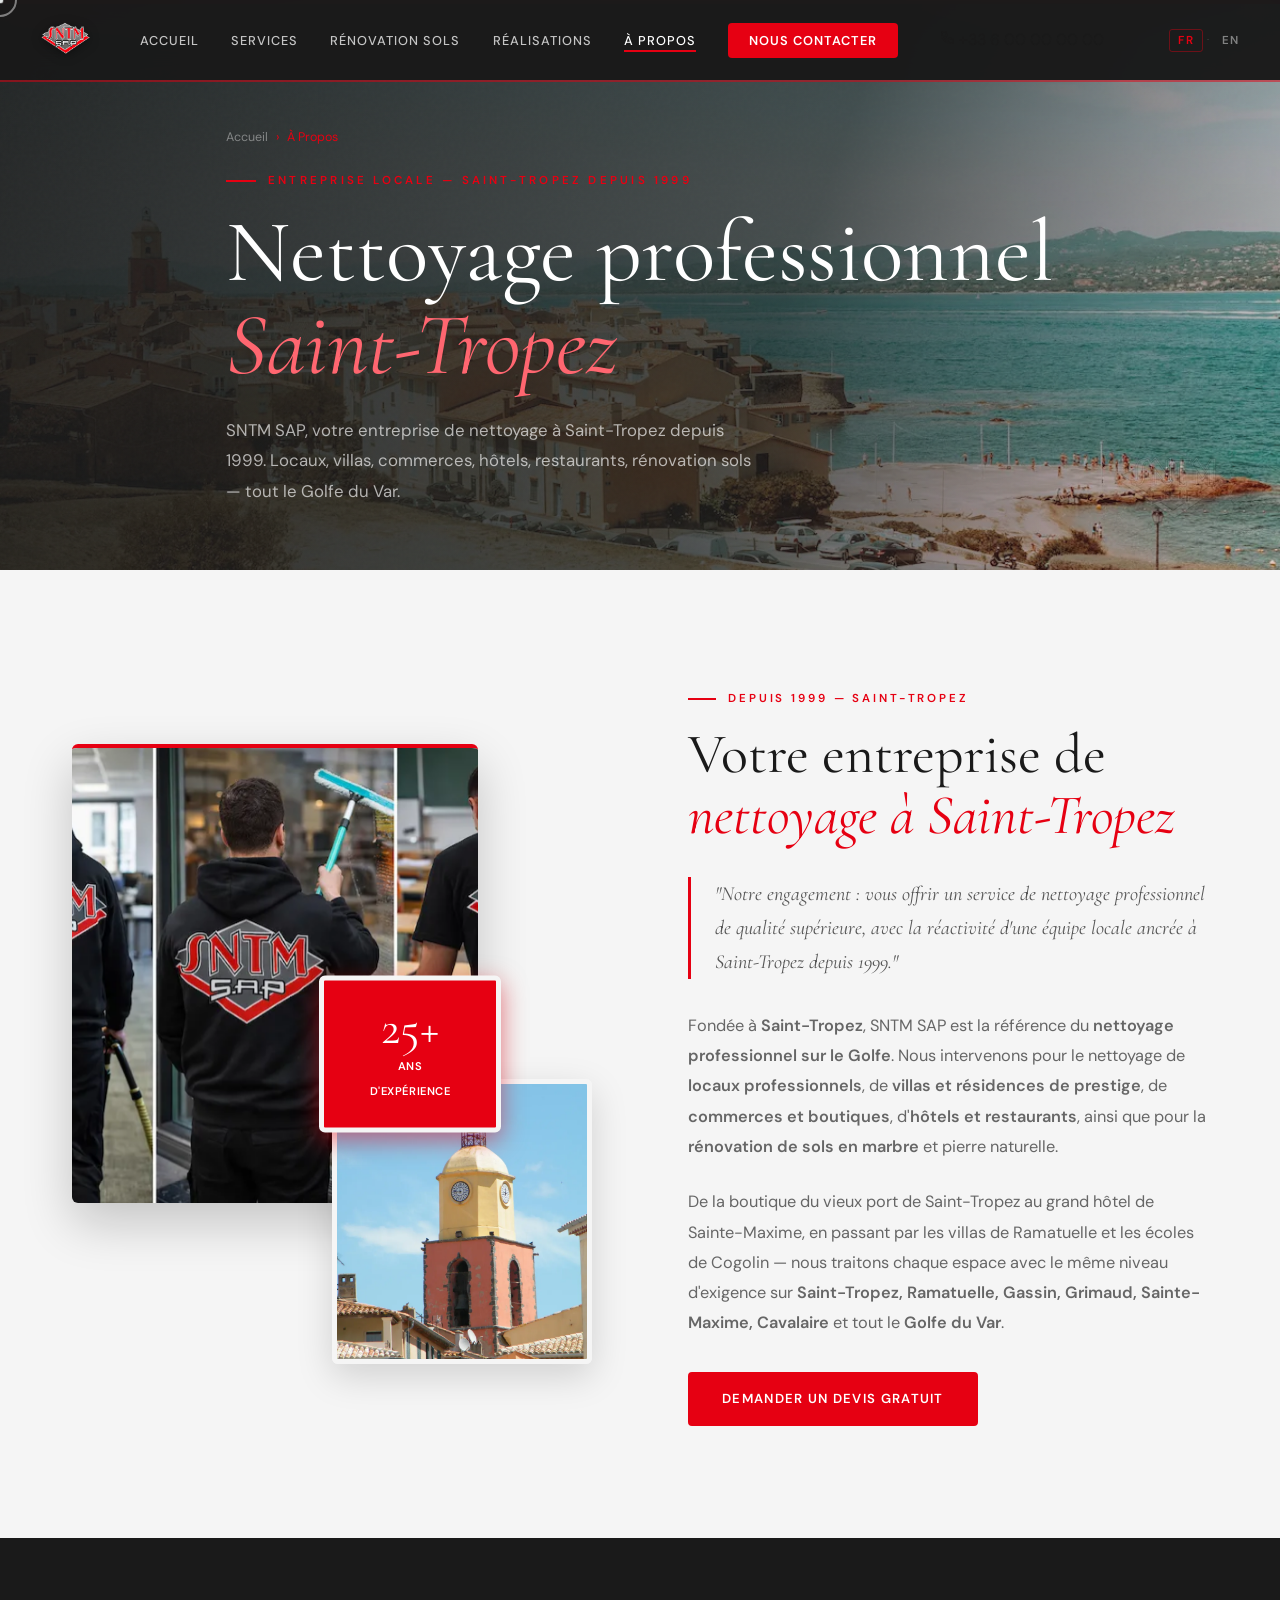
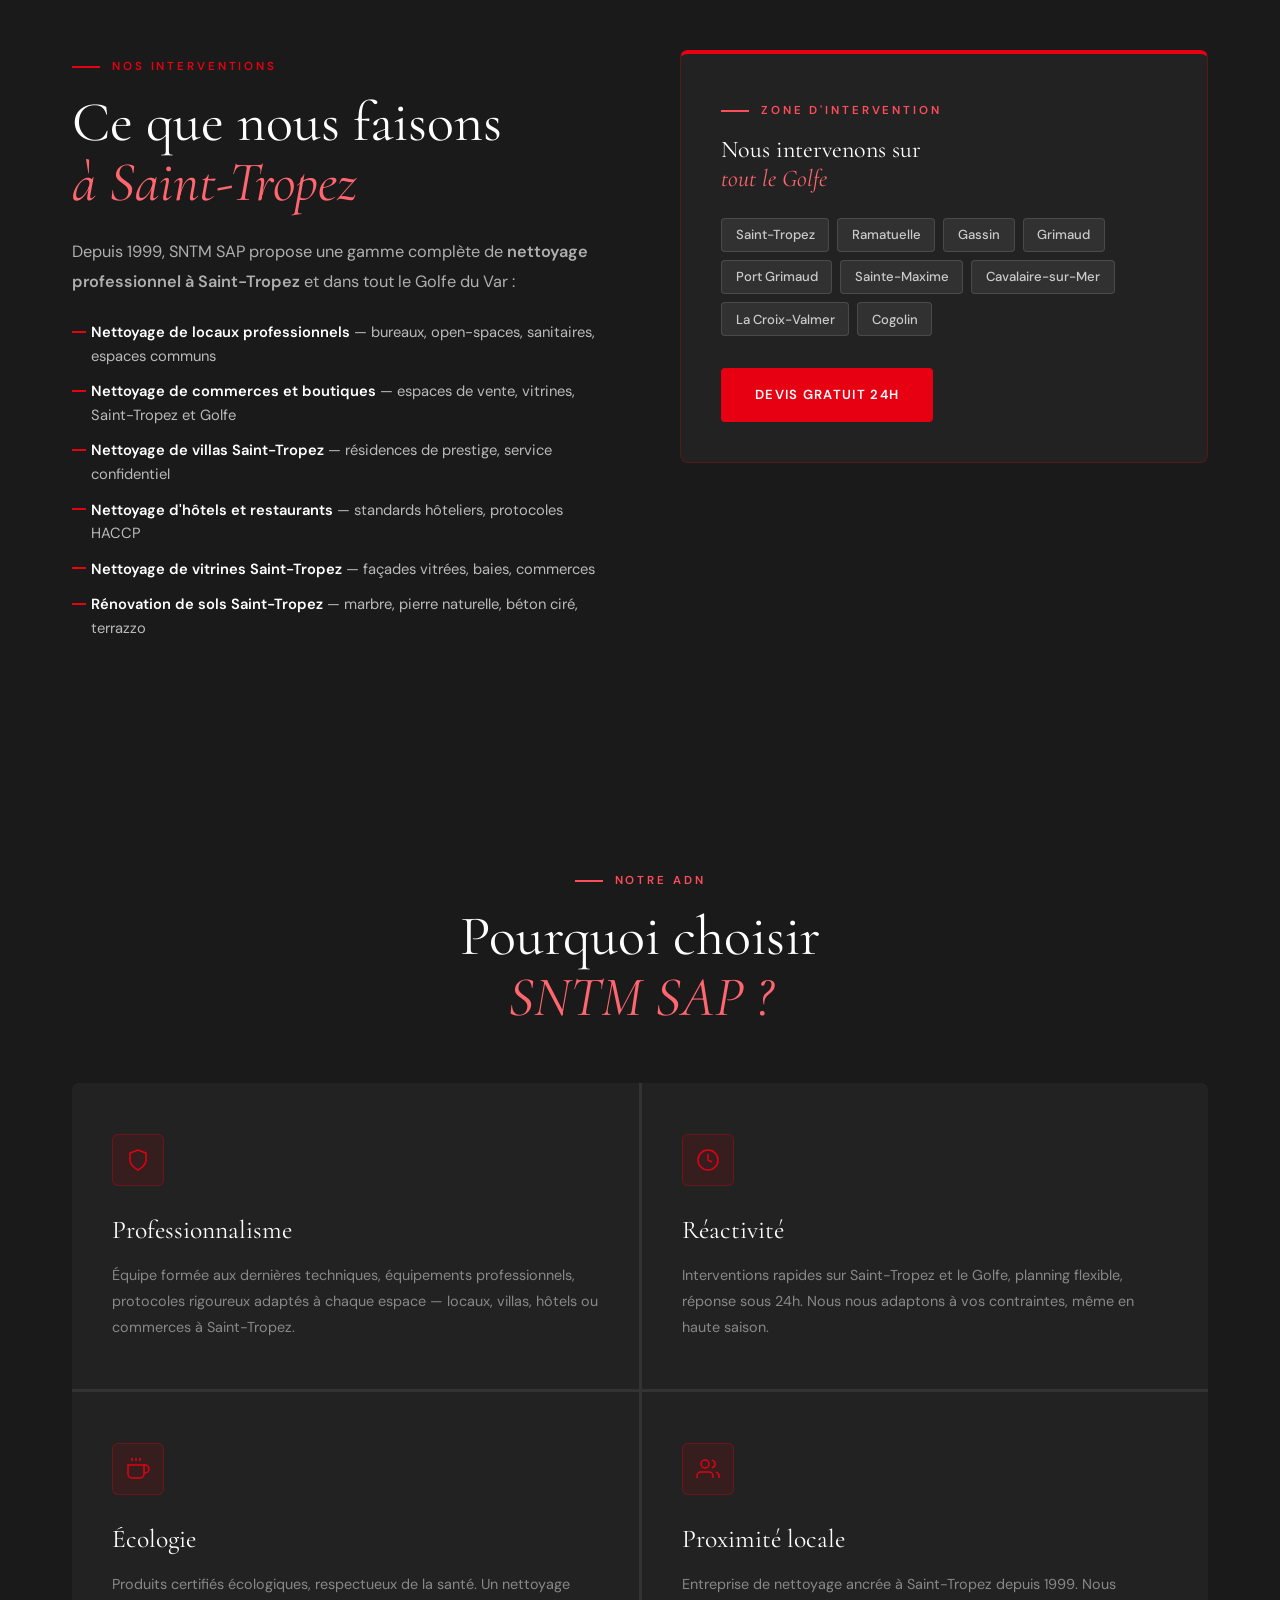
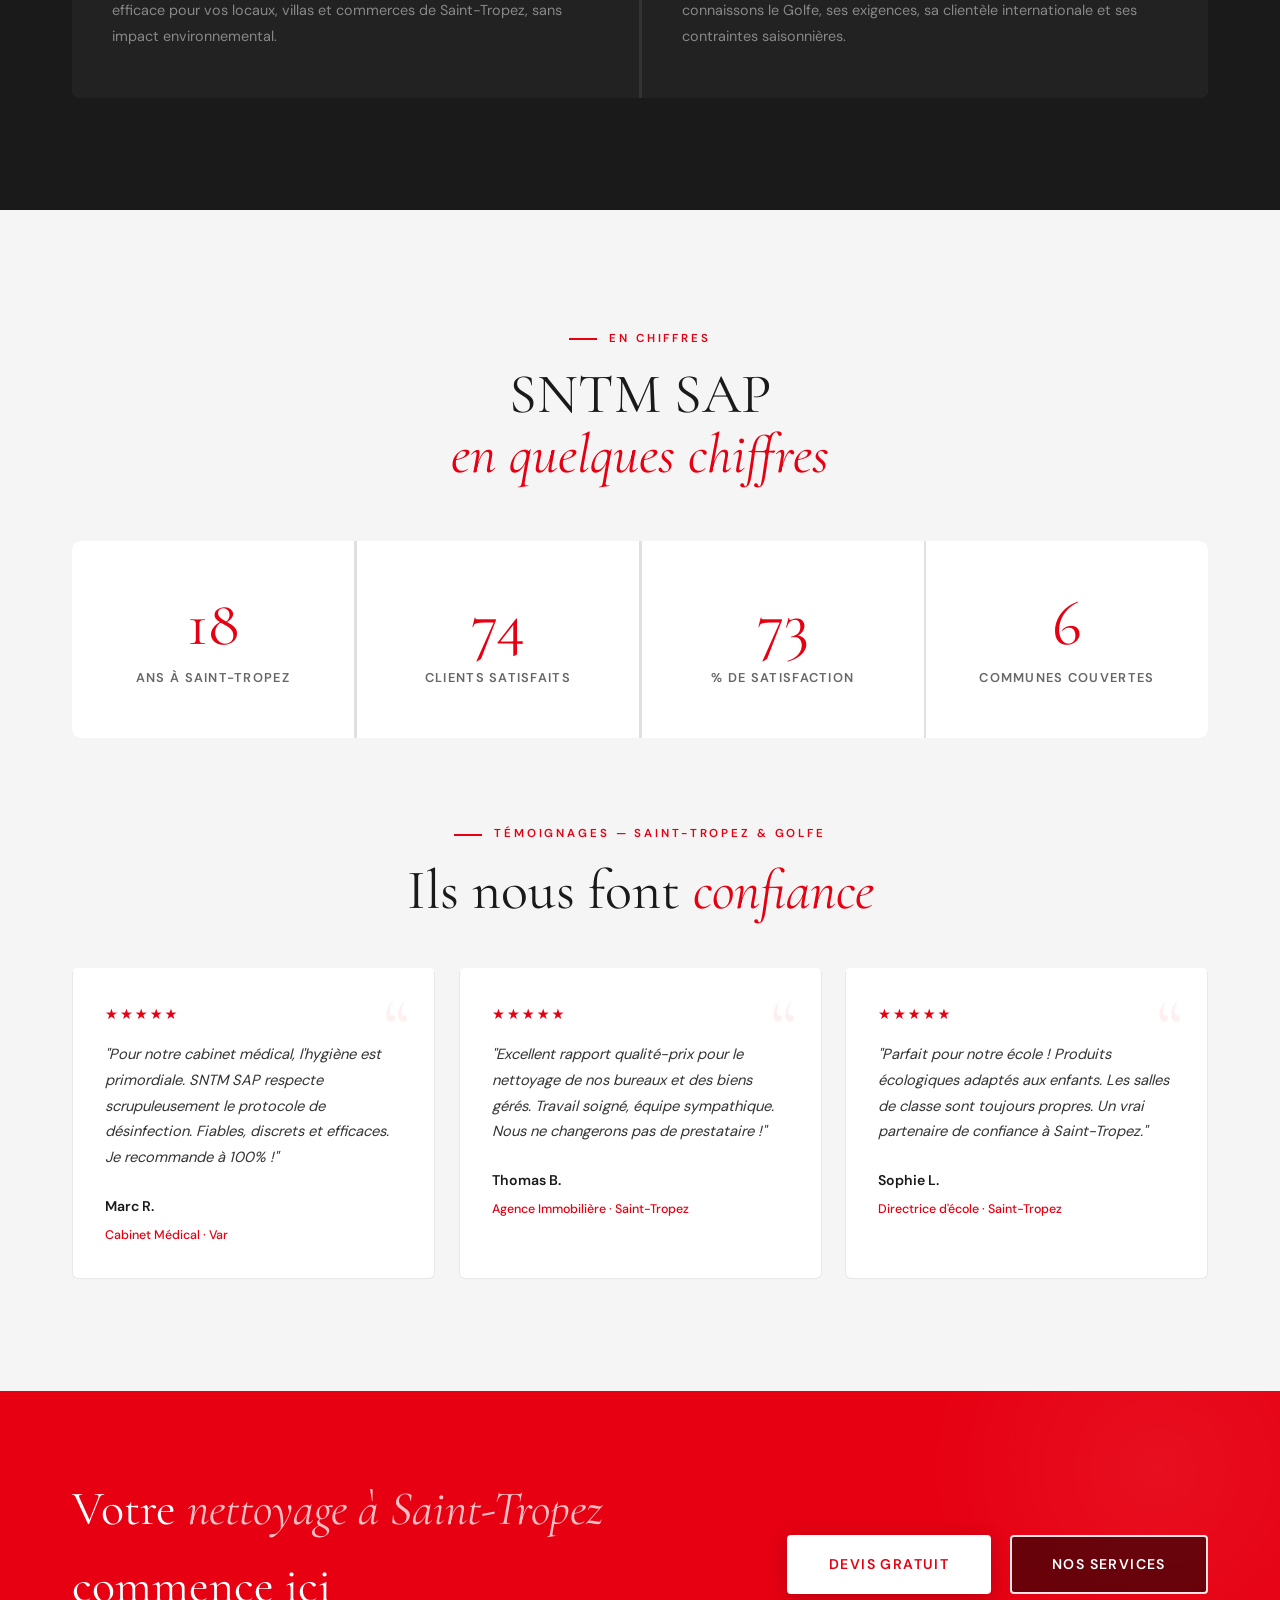
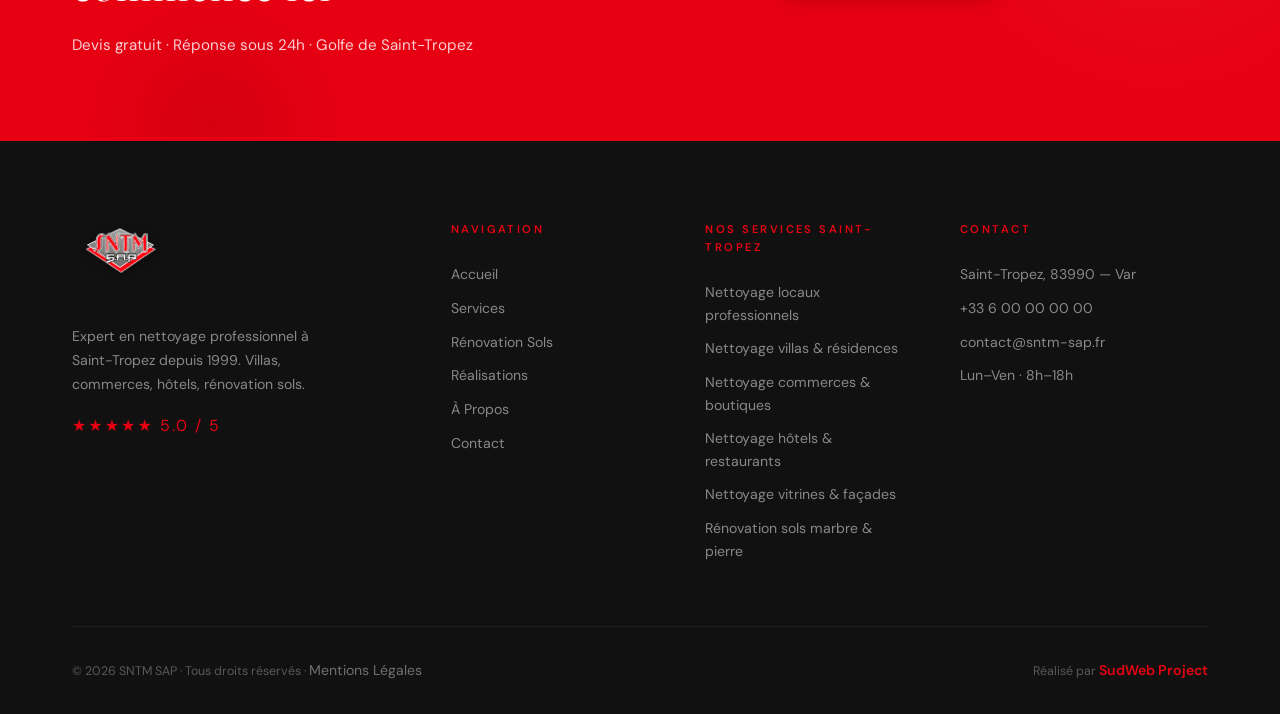
==== apropos.html @ e5a83b8d "Site SNTM SAP - version finale" ====
<!DOCTYPE html>
<html lang="fr">

<head>
    <meta charset="UTF-8">
    <meta name="viewport" content="width=device-width, initial-scale=1.0">
    <link rel="icon" type="image/x-icon" href="images/favicon (2).ico">
    <link rel="icon" type="image/png" sizes="32x32" href="images/favicon-32x32.png">
    <link rel="apple-touch-icon" sizes="180x180" href="images/apple-touch-icon.png">
    <meta name="theme-color" content="#e60012">

    <!-- TITLE — 58 chars, mot-clé principal en premier -->
    <title>SNTM SAP – Entreprise Nettoyage Saint-Tropez depuis 1999 | Var</title>

    <!-- META DESC — 158 chars -->
    <meta name="description"
        content="SNTM SAP, votre entreprise de nettoyage professionnel à Saint-Tropez depuis 1999. Locaux, villas, commerces, hôtels, rénovation sols. Golfe du Var. Devis gratuit 24h.">

    <meta name="robots" content="index, follow, max-snippet:-1, max-image-preview:large">

    <!-- OPEN GRAPH -->
    <meta property="og:type" content="website">
    <meta property="og:url" content="https://sntm-sap.fr/apropos.html">
    <meta property="og:title" content="SNTM SAP – Entreprise Nettoyage Saint-Tropez depuis 1999">
    <meta property="og:description"
        content="Entreprise locale de nettoyage professionnel à Saint-Tropez depuis 1999. Locaux, villas, commerces, hôtels, rénovation sols. Équipe formée, produits éco.">
    <meta property="og:image" content="https://sntm-sap.fr/images/og-sntm-sap.jpg">
    <meta property="og:image:width" content="1200">
    <meta property="og:image:height" content="630">
    <meta property="og:locale" content="fr_FR">
    <meta property="og:site_name" content="SNTM SAP – Nettoyage Saint-Tropez">

    <!-- TWITTER CARD -->
    <meta name="twitter:card" content="summary_large_image">
    <meta name="twitter:title" content="SNTM SAP – Entreprise Nettoyage Saint-Tropez depuis 1999">
    <meta name="twitter:description"
        content="Nettoyage professionnel Saint-Tropez depuis 1999. Villas, commerces, hôtels, sols. Devis gratuit.">
    <meta name="twitter:image" content="https://sntm-sap.fr/images/og-sntm-sap.jpg">

    <!-- KEYWORDS -->
    <meta name="keywords"
        content="entreprise nettoyage saint-tropez, société nettoyage professionnel saint-tropez, SNTM SAP saint-tropez, nettoyage villas saint-tropez, nettoyage hôtels saint-tropez, nettoyage commerces saint-tropez, rénovation sols saint-tropez, prestataire nettoyage golfe saint-tropez, nettoyage professionnel var 83, nettoyage ramatuelle sainte-maxime, nettoyage saint-tropez depuis 1999">

    <!-- GEO -->
    <meta name="geo.region" content="FR-83">
    <meta name="geo.placename" content="Saint-Tropez">
    <meta name="geo.position" content="43.2677;6.6407">
    <meta name="ICBM" content="43.2677, 6.6407">
    <meta name="author" content="SNTM SAP">

    <link rel="canonical" href="https://sntm-sap.fr/apropos.html">
    <link rel="sitemap" type="application/xml" href="/sitemap.xml">

    <!-- Polices locales -->
    <link rel="preload" href="fonts/cormorant-garamond-v21-latin-regular.woff2" as="font" type="font/woff2" crossorigin>
    <link rel="preload" href="fonts/cormorant-garamond-v21-latin-italic.woff2" as="font" type="font/woff2" crossorigin>
    <link rel="preload" href="fonts/dm-sans-v17-latin-regular.woff2" as="font" type="font/woff2" crossorigin>
    <link rel="preload" href="fonts/dm-sans-v17-latin-500.woff2" as="font" type="font/woff2" crossorigin>
    <link rel="stylesheet" href="css/fonts.css">
    <link rel="stylesheet" href="css/style.css">
    <link rel="stylesheet" href="css/pages.css">

    <!-- SCHEMA.ORG -->
    <script type="application/ld+json">
  {
    "@context": "https://schema.org",
    "@graph": [
      {
        "@type": "AboutPage",
        "@id": "https://sntm-sap.fr/apropos.html#about",
        "name": "À Propos – SNTM SAP, Entreprise Nettoyage Saint-Tropez",
        "description": "SNTM SAP, entreprise de nettoyage professionnel à Saint-Tropez depuis 1999. Locaux, villas, commerces, hôtels, restaurants, rénovation sols sur tout le Golfe du Var.",
        "url": "https://sntm-sap.fr/apropos.html",
        "about": {
          "@type": "LocalBusiness",
          "@id": "https://sntm-sap.fr/#business",
          "name": "SNTM SAP",
          "legalName": "SNTM SAP",
          "foundingDate": "1999",
          "foundingLocation": {"@type": "Place", "name": "Saint-Tropez, Var, France"},
          "slogan": "Votre expert en nettoyage professionnel à Saint-Tropez depuis 1999",
          "description": "Entreprise de nettoyage professionnel fondée à Saint-Tropez en 1999. Nettoyage de locaux, villas, commerces, hôtels, restaurants et vitrines. Rénovation sols marbre et pierre naturelle sur tout le Golfe.",
          "knowsAbout": [
            "Nettoyage professionnel Saint-Tropez",
            "Nettoyage villas Saint-Tropez",
            "Nettoyage hôtels Saint-Tropez",
            "Nettoyage commerces et boutiques",
            "Entretien locaux professionnels",
            "Rénovation sols marbre et pierre",
            "Nettoyage vitrines Saint-Tropez",
            "Nettoyage restaurants Saint-Tropez"
          ],
          "areaServed": [
            {"@type": "City", "name": "Saint-Tropez"},
            {"@type": "City", "name": "Ramatuelle"},
            {"@type": "City", "name": "Gassin"},
            {"@type": "City", "name": "Grimaud"},
            {"@type": "City", "name": "Sainte-Maxime"},
            {"@type": "City", "name": "Cavalaire-sur-Mer"},
            {"@type": "City", "name": "La Croix-Valmer"},
            {"@type": "City", "name": "Cogolin"}
          ],
          "telephone": "+33600000000",
          "email": "contact@sntm-sap.fr",
          "address": {
            "@type": "PostalAddress",
            "addressLocality": "Saint-Tropez",
            "postalCode": "83990",
            "addressRegion": "Var",
            "addressCountry": "FR"
          },
          "aggregateRating": {
            "@type": "AggregateRating",
            "ratingValue": "5.0",
            "bestRating": "5",
            "ratingCount": "47"
          }
        }
      },
      {
        "@type": "BreadcrumbList",
        "itemListElement": [
          {"@type": "ListItem", "position": 1, "name": "Accueil", "item": "https://sntm-sap.fr/"},
          {"@type": "ListItem", "position": 2, "name": "À Propos", "item": "https://sntm-sap.fr/apropos.html"}
        ]
      }
    ]
  }
  </script>
</head>

<body>

    <div class="cursor-dot" id="cursorDot"></div>
    <div class="cursor-ring" id="cursorRing"></div>

    <nav class="nav" id="nav">
        <div class="nav-inner">
            <a href="index.html" class="nav-logo" aria-label="SNTM SAP - Nettoyage Saint-Tropez - Accueil">
                <img src="images/logo SNTM sans fond.webp" alt="SNTM SAP nettoyage professionnel Saint-Tropez"
                    class="nav-logo-img" width="120" height="52">
            </a>
            <ul class="nav-links">
                <li><a href="index.html" class="nav-link">Accueil</a></li>
                <li><a href="services.html" class="nav-link">Services</a></li>
                <li><a href="sols.html" class="nav-link">Rénovation Sols</a></li>
                <li><a href="realisations.html" class="nav-link">Réalisations</a></li>
                <li><a href="apropos.html" class="nav-link active">À Propos</a></li>
                <li><a href="contact.html" class="nav-link nav-cta">Nous contacter</a></li>
            </ul>
            <a href="tel:+33600000000" class="nav-tel" aria-label="Appeler SNTM SAP">
                <svg width="15" height="15" viewBox="0 0 24 24" fill="none" stroke="currentColor" stroke-width="2.5">
                    <path
                        d="M3 5a2 2 0 012-2h3.28a1 1 0 01.948.684l1.498 4.493a1 1 0 01-.502 1.21l-2.257 1.13a11.042 11.042 0 005.516 5.516l1.13-2.257a1 1 0 011.21-.502l4.493 1.498a1 1 0 01.684.949V19a2 2 0 01-2 2h-1C9.716 21 3 14.284 3 6V5z" />
                </svg>
                <span>+33 6 00 00 00 00</span>
            </a>
            <div class="nav-lang">
                <button class="lang-btn active" data-lang="fr">FR</button>
                <span class="lang-sep">·</span>
                <button class="lang-btn" data-lang="en">EN</button>
                <div id="google_translate_element" style="display:none"></div>
            </div>
            <button class="burger" id="burger" aria-label="Menu">
                <span></span><span></span><span></span>
            </button>
        </div>
    </nav>

    <div class="mobile-overlay" id="mobileOverlay"></div>
    <div class="mobile-menu" id="mobileMenu">
        <div class="mobile-menu-logo">
            <img src="images/logo SNTM sans fond.webp" alt="SNTM SAP" width="120" height="52">
        </div>
        <a href="tel:+33600000000" class="mobile-menu-tel">
            <svg width="16" height="16" viewBox="0 0 24 24" fill="none" stroke="currentColor" stroke-width="2.5">
                <path
                    d="M3 5a2 2 0 012-2h3.28a1 1 0 01.948.684l1.498 4.493a1 1 0 01-.502 1.21l-2.257 1.13a11.042 11.042 0 005.516 5.516l1.13-2.257a1 1 0 011.21-.502l4.493 1.498a1 1 0 01.684.949V19a2 2 0 01-2 2h-1C9.716 21 3 14.284 3 6V5z" />
            </svg>
            +33 6 00 00 00 00
        </a>
        <ul>
            <li><a href="index.html" class="mobile-link">Accueil</a></li>
            <li><a href="services.html" class="mobile-link">Services</a></li>
            <li><a href="sols.html" class="mobile-link">Rénovation Sols</a></li>
            <li><a href="realisations.html" class="mobile-link">Réalisations</a></li>
            <li><a href="apropos.html" class="mobile-link">À Propos</a></li>
            <li><a href="contact.html" class="mobile-link cta">Nous contacter</a></li>
        </ul>
    </div>

    <main>

        <!-- PAGE HERO — H1 avec mot-clé principal -->
        <header class="page-hero" aria-label="À propos SNTM SAP entreprise nettoyage Saint-Tropez">
            <div class="page-hero-bg" style="background-image:url('images/hero-image-apropos.webp')"></div>
            <div class="page-hero-overlay"></div>
            <div class="page-hero-noise"></div>
            <div class="page-hero-logo-mark" aria-hidden="true">
                <img src="images/logo SNTM sans fond.webp" alt="" width="200" height="86">
            </div>
            <div class="container page-hero-content">
                <nav class="breadcrumb" aria-label="Fil d'Ariane">
                    <a href="index.html">Accueil</a>
                    <span class="breadcrumb-sep">›</span>
                    <span>À Propos</span>
                </nav>
                <div class="page-hero-eyebrow" data-reveal>Entreprise locale — Saint-Tropez depuis 1999</div>
                <h1 data-reveal data-d="1">
                    Nettoyage professionnel<br>
                    <em>Saint-Tropez</em>
                </h1>
                <p class="page-hero-desc" data-reveal data-d="2">
                    SNTM SAP, votre entreprise de nettoyage à Saint-Tropez depuis 1999. Locaux, villas, commerces,
                    hôtels, restaurants, rénovation sols — tout le Golfe du Var.
                </p>
            </div>
        </header>

        <!-- HISTOIRE -->
        <section class="about-story section" aria-label="Histoire SNTM SAP entreprise nettoyage Saint-Tropez">
            <div class="container">
                <div class="about-story-grid">
                    <div class="about-story-imgs" data-reveal>
                        <div class="as-img-main">
                            <img src="images/équipe SNTM.webp"
                                alt="Équipe SNTM SAP entreprise nettoyage professionnel Saint-Tropez" loading="lazy">
                        </div>
                        <div class="as-img-sec">
                            <img src="images/image st tropez.webp" alt="Saint-Tropez village Golfe Var" loading="lazy">
                        </div>
                        <div class="as-badge"><strong>25+</strong><span>Ans d'expérience</span></div>
                    </div>
                    <div class="about-story-text" data-reveal>
                        <div class="s-tag">Depuis 1999 — Saint-Tropez</div>
                        <h2 class="s-title">Votre entreprise de<br><em>nettoyage à Saint-Tropez</em></h2>
                        <blockquote>
                            "Notre engagement : vous offrir un service de nettoyage professionnel de qualité supérieure,
                            avec la réactivité d'une équipe locale ancrée à Saint-Tropez depuis 1999."
                        </blockquote>
                        <p class="s-desc">
                            Fondée à <strong>Saint-Tropez</strong>, SNTM SAP est la référence du <strong>nettoyage
                                professionnel sur le Golfe</strong>. Nous intervenons pour le nettoyage de
                            <strong>locaux professionnels</strong>, de <strong>villas et résidences de
                                prestige</strong>, de <strong>commerces et boutiques</strong>, d'<strong>hôtels et
                                restaurants</strong>, ainsi que pour la <strong>rénovation de sols en marbre</strong> et
                            pierre naturelle.
                        </p>
                        <br>
                        <p class="s-desc">
                            De la boutique du vieux port de Saint-Tropez au grand hôtel de Sainte-Maxime, en passant par
                            les villas de Ramatuelle et les écoles de Cogolin — nous traitons chaque espace avec le même
                            niveau d'exigence sur <strong>Saint-Tropez, Ramatuelle, Gassin, Grimaud, Sainte-Maxime,
                                Cavalaire</strong> et tout le <strong>Golfe du Var</strong>.
                        </p>
                        <br>
                        <a href="contact.html" class="btn btn-red" style="margin-top:0.5rem">Demander un devis
                            gratuit</a>
                    </div>
                </div>
            </div>
        </section>

        <!-- SECTION SEO — services + zone, contenu textuel riche -->
        <section class="about-services-seo" aria-label="Services et zone intervention SNTM SAP Saint-Tropez">
            <div class="container">
                <div class="about-seo-inner" data-reveal>
                    <div class="about-seo-text">
                        <div class="s-tag">Nos interventions</div>
                        <h2 class="s-title">Ce que nous faisons<br><em>à Saint-Tropez</em></h2>
                        <p class="s-desc" style="margin-bottom:1.5rem">
                            Depuis 1999, SNTM SAP propose une gamme complète de <strong>nettoyage professionnel à
                                Saint-Tropez</strong> et dans tout le Golfe du Var :
                        </p>
                        <ul class="about-seo-list">
                            <li><a href="services.html#locaux"><strong>Nettoyage de locaux professionnels</strong></a> —
                                bureaux, open-spaces, sanitaires, espaces communs</li>
                            <li><a href="services.html#commerce"><strong>Nettoyage de commerces et
                                        boutiques</strong></a> — espaces de vente, vitrines, Saint-Tropez et Golfe</li>
                            <li><a href="services.html#villas"><strong>Nettoyage de villas Saint-Tropez</strong></a> —
                                résidences de prestige, service confidentiel</li>
                            <li><a href="services.html"><strong>Nettoyage d'hôtels et restaurants</strong></a> —
                                standards hôteliers, protocoles HACCP</li>
                            <li><a href="services.html"><strong>Nettoyage de vitrines Saint-Tropez</strong></a> —
                                façades vitrées, baies, commerces</li>
                            <li><a href="sols.html"><strong>Rénovation de sols Saint-Tropez</strong></a> — marbre,
                                pierre naturelle, béton ciré, terrazzo</li>
                        </ul>
                    </div>
                    <div class="about-seo-zone">
                        <div class="s-tag light">Zone d'intervention</div>
                        <h3>Nous intervenons sur<br><em>tout le Golfe</em></h3>
                        <div class="about-zone-chips">
                            <span class="about-zone-chip">Saint-Tropez</span>
                            <span class="about-zone-chip">Ramatuelle</span>
                            <span class="about-zone-chip">Gassin</span>
                            <span class="about-zone-chip">Grimaud</span>
                            <span class="about-zone-chip">Port Grimaud</span>
                            <span class="about-zone-chip">Sainte-Maxime</span>
                            <span class="about-zone-chip">Cavalaire-sur-Mer</span>
                            <span class="about-zone-chip">La Croix-Valmer</span>
                            <span class="about-zone-chip">Cogolin</span>
                        </div>
                        <a href="contact.html" class="btn btn-red" style="margin-top:1.5rem">Devis gratuit 24h</a>
                    </div>
                </div>
            </div>
        </section>

        <!-- VALEURS -->
        <section class="about-values-section section" aria-label="Valeurs SNTM SAP nettoyage Saint-Tropez">
            <div class="container">
                <div data-reveal style="text-align:center;margin-bottom:0">
                    <div class="s-tag light" style="justify-content:center">Notre ADN</div>
                    <h2 class="s-title white" style="text-align:center">Pourquoi choisir<br><em>SNTM SAP ?</em></h2>
                </div>
                <div class="about-values-grid">
                    <div class="av-card" data-reveal data-d="1">
                        <div class="av-icon"><svg width="24" height="24" viewBox="0 0 24 24" fill="none"
                                stroke="currentColor" stroke-width="1.5">
                                <path d="M12 22s8-4 8-10V5l-8-3-8 3v7c0 6 8 10 8 10z" />
                            </svg></div>
                        <h3>Professionnalisme</h3>
                        <p>Équipe formée aux dernières techniques, équipements professionnels, protocoles rigoureux
                            adaptés à chaque espace — locaux, villas, hôtels ou commerces à Saint-Tropez.</p>
                    </div>
                    <div class="av-card" data-reveal data-d="2">
                        <div class="av-icon"><svg width="24" height="24" viewBox="0 0 24 24" fill="none"
                                stroke="currentColor" stroke-width="1.5">
                                <circle cx="12" cy="12" r="10" />
                                <polyline points="12 6 12 12 16 14" />
                            </svg></div>
                        <h3>Réactivité</h3>
                        <p>Interventions rapides sur Saint-Tropez et le Golfe, planning flexible, réponse sous 24h. Nous
                            nous adaptons à vos contraintes, même en haute saison.</p>
                    </div>
                    <div class="av-card" data-reveal data-d="3">
                        <div class="av-icon"><svg width="24" height="24" viewBox="0 0 24 24" fill="none"
                                stroke="currentColor" stroke-width="1.5">
                                <path d="M18 8h1a4 4 0 010 8h-1" />
                                <path d="M2 8h16v9a4 4 0 01-4 4H6a4 4 0 01-4-4V8z" />
                                <line x1="6" y1="1" x2="6" y2="4" />
                                <line x1="10" y1="1" x2="10" y2="4" />
                                <line x1="14" y1="1" x2="14" y2="4" />
                            </svg></div>
                        <h3>Écologie</h3>
                        <p>Produits certifiés écologiques, respectueux de la santé. Un nettoyage efficace pour vos
                            locaux, villas et commerces de Saint-Tropez, sans impact environnemental.</p>
                    </div>
                    <div class="av-card" data-reveal data-d="4">
                        <div class="av-icon"><svg width="24" height="24" viewBox="0 0 24 24" fill="none"
                                stroke="currentColor" stroke-width="1.5">
                                <path d="M17 21v-2a4 4 0 00-4-4H5a4 4 0 00-4 4v2" />
                                <circle cx="9" cy="7" r="4" />
                                <path d="M23 21v-2a4 4 0 00-3-3.87" />
                                <path d="M16 3.13a4 4 0 010 7.75" />
                            </svg></div>
                        <h3>Proximité locale</h3>
                        <p>Entreprise de nettoyage ancrée à Saint-Tropez depuis 1999. Nous connaissons le Golfe, ses
                            exigences, sa clientèle internationale et ses contraintes saisonnières.</p>
                    </div>
                </div>
            </div>
        </section>

        <!-- CHIFFRES -->
        <section class="about-chiffres section" aria-label="Chiffres clés SNTM SAP">
            <div class="container">
                <div data-reveal style="text-align:center;margin-bottom:0">
                    <div class="s-tag" style="justify-content:center">En Chiffres</div>
                    <h2 class="s-title" style="text-align:center">SNTM SAP<br><em>en quelques chiffres</em></h2>
                </div>
                <div class="chiffres-grid">
                    <div class="chiffre-card" data-reveal data-d="1">
                        <span class="chiffre-num stat-num" data-target="25">0</span>
                        <span class="chiffre-label">Ans à Saint-Tropez</span>
                    </div>
                    <div class="chiffre-card" data-reveal data-d="2">
                        <span class="chiffre-num stat-num" data-target="100">0</span>
                        <span class="chiffre-label">Clients satisfaits</span>
                    </div>
                    <div class="chiffre-card" data-reveal data-d="3">
                        <span class="chiffre-num stat-num" data-target="99">0</span>
                        <span class="chiffre-label">% de satisfaction</span>
                    </div>
                    <div class="chiffre-card" data-reveal data-d="4">
                        <span class="chiffre-num stat-num" data-target="9">0</span>
                        <span class="chiffre-label">Communes couvertes</span>
                    </div>
                </div>

                <!-- AVIS -->
                <div style="margin-top:5rem">
                    <div data-reveal style="text-align:center;margin-bottom:3rem">
                        <div class="s-tag" style="justify-content:center">Témoignages — Saint-Tropez &amp; Golfe</div>
                        <h2 class="s-title" style="text-align:center">Ils nous font <em>confiance</em></h2>
                    </div>
                    <div class="reviews-grid">
                        <blockquote class="review-card" data-reveal data-d="1">
                            <div class="review-stars">★★★★★</div>
                            <p class="review-text">"Pour notre cabinet médical, l'hygiène est primordiale. SNTM SAP
                                respecte scrupuleusement le protocole de désinfection. Fiables, discrets et efficaces.
                                Je recommande à 100% !"</p>
                            <div class="review-author"><strong>Marc R.</strong><span>Cabinet Médical · Var</span></div>
                        </blockquote>
                        <blockquote class="review-card" data-reveal data-d="2">
                            <div class="review-stars">★★★★★</div>
                            <p class="review-text">"Excellent rapport qualité-prix pour le nettoyage de nos bureaux et
                                des biens gérés. Travail soigné, équipe sympathique. Nous ne changerons pas de
                                prestataire !"</p>
                            <div class="review-author"><strong>Thomas B.</strong><span>Agence Immobilière ·
                                    Saint-Tropez</span></div>
                        </blockquote>
                        <blockquote class="review-card" data-reveal data-d="3">
                            <div class="review-stars">★★★★★</div>
                            <p class="review-text">"Parfait pour notre école ! Produits écologiques adaptés aux enfants.
                                Les salles de classe sont toujours propres. Un vrai partenaire de confiance à
                                Saint-Tropez."</p>
                            <div class="review-author"><strong>Sophie L.</strong><span>Directrice d'école ·
                                    Saint-Tropez</span></div>
                        </blockquote>
                    </div>
                </div>
            </div>
        </section>

        <!-- CTA -->
        <section class="home-cta" aria-label="Devis nettoyage Saint-Tropez">
            <div class="container">
                <div class="home-cta-inner" data-reveal>
                    <div>
                        <h2>Votre <em>nettoyage à Saint-Tropez</em><br>commence ici</h2>
                        <p>Devis gratuit · Réponse sous 24h · Golfe de Saint-Tropez</p>
                    </div>
                    <div class="home-cta-btns">
                        <a href="contact.html" class="btn btn-red btn-lg">Devis Gratuit</a>
                        <a href="services.html" class="btn btn-ghost-white btn-lg">Nos Services</a>
                    </div>
                </div>
            </div>
        </section>

    </main>

    <footer class="footer">
        <div class="container">
            <div class="footer-grid">
                <div class="footer-brand">
                    <a href="index.html" class="footer-logo-link" aria-label="SNTM SAP nettoyage Saint-Tropez">
                        <img src="images/logo SNTM sans fond.webp" alt="Logo SNTM SAP nettoyage Saint-Tropez"
                            class="footer-logo-img" width="160" height="70">
                    </a>
                    <p>Expert en nettoyage professionnel à Saint-Tropez depuis 1999. Villas, commerces, hôtels,
                        rénovation sols.</p>
                    <div class="footer-stars">★★★★★ 5.0 / 5</div>
                </div>
                <div>
                    <h4>Navigation</h4>
                    <ul>
                        <li><a href="index.html">Accueil</a></li>
                        <li><a href="services.html">Services</a></li>
                        <li><a href="sols.html">Rénovation Sols</a></li>
                        <li><a href="realisations.html">Réalisations</a></li>
                        <li><a href="apropos.html">À Propos</a></li>
                        <li><a href="contact.html">Contact</a></li>
                    </ul>
                </div>
                <div>
                    <h4>Nos Services Saint-Tropez</h4>
                    <ul>
                        <li>Nettoyage locaux professionnels</li>
                        <li>Nettoyage villas &amp; résidences</li>
                        <li>Nettoyage commerces &amp; boutiques</li>
                        <li>Nettoyage hôtels &amp; restaurants</li>
                        <li>Nettoyage vitrines &amp; façades</li>
                        <li>Rénovation sols marbre &amp; pierre</li>
                    </ul>
                </div>
                <div>
                    <h4>Contact</h4>
                    <ul>
                        <li>Saint-Tropez, 83990 — Var</li>
                        <li><a href="tel:+33600000000">+33 6 00 00 00 00</a></li>
                        <li><a href="mailto:contact@sntm-sap.fr">contact@sntm-sap.fr</a></li>
                        <li>Lun–Ven · 8h–18h</li>
                    </ul>
                </div>
            </div>
            <div class="footer-bottom">
                <p>© 2026 SNTM SAP · Tous droits réservés · <a href="mentions-legales.html">Mentions Légales</a></p>
                <p class="footer-credit">Réalisé par <a href="https://sudwebproject.com" target="_blank"
                        rel="noopener">SudWeb Project</a></p>
            </div>
        </div>
    </footer>

    <button class="scroll-top" id="scrollTop" aria-label="Retour en haut">
        <svg width="18" height="18" viewBox="0 0 24 24" fill="none" stroke="currentColor" stroke-width="2">
            <polyline points="18 15 12 9 6 15" />
        </svg>
    </button>
    <div class="toast" id="toast"></div>

    <script
        type="text/javascript">function googleTranslateElementInit() { new google.translate.TranslateElement({ pageLanguage: 'fr', includedLanguages: 'en,fr', autoDisplay: false }, 'google_translate_element'); }</script>
    <script src="//translate.google.com/translate_a/element.js?cb=googleTranslateElementInit" async></script>
    <script src="js/script.js"></script>
</body>

</html>
---- css/fonts.css ----
/* ═══════════════════════════════════════════════════════════
   SNTM SAP — fonts.css
   Polices auto-hébergées — RGPD compliant, 0 requête externe
═══════════════════════════════════════════════════════════ */

/* ══════════════════════════════════
   CORMORANT GARAMOND
══════════════════════════════════ */

@font-face {
    font-family: 'Cormorant Garamond';
    font-style: normal;
    font-weight: 300;
    font-display: swap;
    src: url('../fonts/cormorant-garamond-v21-latin-300.woff2') format('woff2');
}

@font-face {
    font-family: 'Cormorant Garamond';
    font-style: italic;
    font-weight: 300;
    font-display: swap;
    src: url('../fonts/cormorant-garamond-v21-latin-300italic.woff2') format('woff2');
}

@font-face {
    font-family: 'Cormorant Garamond';
    font-style: normal;
    font-weight: 400;
    font-display: swap;
    src: url('../fonts/cormorant-garamond-v21-latin-regular.woff2') format('woff2');
}

@font-face {
    font-family: 'Cormorant Garamond';
    font-style: italic;
    font-weight: 400;
    font-display: swap;
    src: url('../fonts/cormorant-garamond-v21-latin-italic.woff2') format('woff2');
}

@font-face {
    font-family: 'Cormorant Garamond';
    font-style: normal;
    font-weight: 600;
    font-display: swap;
    src: url('../fonts/cormorant-garamond-v21-latin-600.woff2') format('woff2');
}

@font-face {
    font-family: 'Cormorant Garamond';
    font-style: italic;
    font-weight: 600;
    font-display: swap;
    src: url('../fonts/cormorant-garamond-v21-latin-600italic.woff2') format('woff2');
}

/* ══════════════════════════════════
   DM SANS
══════════════════════════════════ */

@font-face {
    font-family: 'DM Sans';
    font-style: normal;
    font-weight: 300;
    font-display: swap;
    src: url('../fonts/dm-sans-v17-latin-300.woff2') format('woff2');
}

@font-face {
    font-family: 'DM Sans';
    font-style: normal;
    font-weight: 400;
    font-display: swap;
    src: url('../fonts/dm-sans-v17-latin-regular.woff2') format('woff2');
}

@font-face {
    font-family: 'DM Sans';
    font-style: normal;
    font-weight: 500;
    font-display: swap;
    src: url('../fonts/dm-sans-v17-latin-500.woff2') format('woff2');
}

@font-face {
    font-family: 'DM Sans';
    font-style: normal;
    font-weight: 600;
    font-display: swap;
    src: url('../fonts/dm-sans-v17-latin-600.woff2') format('woff2');
}
---- css/style.css ----
/* ═══════════════════════════════════════════════════════════
   SNTM SAP — style.css (global)
   Palette fidèle au logo : Rouge #e60012 · Gris #5a5a5a · Noir #1a1a1a · Blanc
   Fonts : Cormorant Garamond (display) + DM Sans (body)
═══════════════════════════════════════════════════════════ */

/* ─── RESET ─── */
*,
*::before,
*::after {
    margin: 0;
    padding: 0;
    box-sizing: border-box;
}

html {
    scroll-behavior: smooth;
    font-size: 16px;
    -webkit-font-smoothing: antialiased;
}

body {
    font-family: 'DM Sans', system-ui, sans-serif;
    background: #f5f5f5;
    color: #1a1a1a;
    overflow-x: hidden;
    line-height: 1.6;
}

img {
    display: block;
    max-width: 100%;
    height: auto;
}

a {
    text-decoration: none;
    color: inherit;
}

ul,
ol {
    list-style: none;
}

button {
    border: none;
    background: none;
    font-family: inherit;
}

input,
select,
textarea {
    font-family: inherit;
}

/* ─── CURSOR ─── */
* {
    cursor: none !important;
}

@media (hover: none) {
    * {
        cursor: auto !important;
    }
}

.cursor-dot {
    position: fixed;
    width: 7px;
    height: 7px;
    background: #ffffff;
    border-radius: 50%;
    pointer-events: none;
    z-index: 9999;
    transform: translate(-50%, -50%);
    transition: opacity 0.3s;
    mix-blend-mode: difference;
}

.cursor-ring {
    position: fixed;
    width: 34px;
    height: 34px;
    border: 2px solid #ffffff;
    border-radius: 50%;
    pointer-events: none;
    z-index: 9998;
    transform: translate(-50%, -50%);
    transition: width 0.3s ease, height 0.3s ease, opacity 0.3s;
    opacity: 0.5;
    mix-blend-mode: difference;
}

.cursor-ring.hovering {
    width: 52px;
    height: 52px;
    opacity: 0.3;
}

@media (hover: none) {

    .cursor-dot,
    .cursor-ring {
        display: none;
    }
}

/* ─── LAYOUT ─── */
.container {
    max-width: 1200px;
    margin: 0 auto;
    padding: 0 2rem;
}

.section {
    padding: 7rem 0;
}

/* ─── BOUTONS ─── */
.btn {
    display: inline-flex;
    align-items: center;
    gap: 0.55rem;
    padding: 0.9rem 2rem;
    border-radius: 4px;
    font-family: 'DM Sans', sans-serif;
    font-size: 0.82rem;
    font-weight: 600;
    letter-spacing: 0.1em;
    text-transform: uppercase;
    transition: all 0.3s ease;
    position: relative;
    overflow: hidden;
}

/* Rouge plein */
.btn-red {
    background: #e60012;
    color: #ffffff;
    border: 2px solid #e60012;
}

.btn-red:hover {
    background: #c70010;
    border-color: #c70010;
    transform: translateY(-2px);
    box-shadow: 0 8px 24px rgba(230, 0, 18, 0.35);
}

/* Contour rouge */
.btn-outline-red {
    background: transparent;
    color: #e60012;
    border: 2px solid #e60012;
}

.btn-outline-red:hover {
    background: #e60012;
    color: #ffffff;
    transform: translateY(-2px);
}

/* Gris foncé */
.btn-dark {
    background: #1a1a1a;
    color: #ffffff;
    border: 2px solid #1a1a1a;
}

.btn-dark:hover {
    background: #333333;
    border-color: #333333;
    transform: translateY(-2px);
    box-shadow: 0 6px 20px rgba(0, 0, 0, 0.25);
}

/* Contour blanc */
.btn-ghost-white {
    background: transparent;
    color: #ffffff;
    border: 2px solid rgba(255, 255, 255, 0.4);
}

.btn-ghost-white:hover {
    border-color: #ffffff;
    color: #ffffff;
    transform: translateY(-2px);
}

/* Contour gris */
.btn-outline-grey {
    background: transparent;
    color: #5a5a5a;
    border: 2px solid #5a5a5a;
}

.btn-outline-grey:hover {
    background: #5a5a5a;
    color: #ffffff;
    transform: translateY(-2px);
}

.btn-lg {
    padding: 1rem 2.5rem;
    font-size: 0.88rem;
}

/* ─── SECTION HEADER ─── */
.s-tag {
    display: inline-flex;
    align-items: center;
    gap: 0.75rem;
    font-size: 0.72rem;
    font-weight: 600;
    letter-spacing: 0.25em;
    text-transform: uppercase;
    color: #e60012;
    margin-bottom: 1rem;
}

.s-tag::before {
    content: '';
    display: block;
    width: 28px;
    height: 2px;
    background: #e60012;
}

.s-tag.light {
    color: #ff4d5a;
}

.s-tag.light::before {
    background: #ff4d5a;
}

.s-title {
    font-family: 'Cormorant Garamond', Georgia, serif;
    font-size: clamp(2.2rem, 5vw, 3.5rem);
    font-weight: 400;
    line-height: 1.08;
    margin-bottom: 1.5rem;
    color: #1a1a1a;
}

.s-title em {
    font-style: italic;
    color: #e60012;
}

.s-title.white {
    color: #ffffff;
}

.s-title.white em {
    color: #ff6670;
}

.s-desc {
    font-size: 1.02rem;
    color: #666666;
    line-height: 1.85;
    max-width: 560px;
}

.s-desc.white {
    color: rgba(255, 255, 255, 0.7);
}

/* ─── REVEAL ─── */
[data-reveal] {
    opacity: 0;
    transform: translateY(28px);
    transition: opacity 0.75s ease, transform 0.75s ease;
}

[data-reveal].visible {
    opacity: 1;
    transform: translateY(0);
}

[data-reveal][data-d="1"] {
    transition-delay: 0.1s;
}

[data-reveal][data-d="2"] {
    transition-delay: 0.2s;
}

[data-reveal][data-d="3"] {
    transition-delay: 0.3s;
}

[data-reveal][data-d="4"] {
    transition-delay: 0.4s;
}

[data-reveal][data-d="5"] {
    transition-delay: 0.5s;
}

[data-reveal][data-d="6"] {
    transition-delay: 0.6s;
}

/* ══════════════════════════════════
   NAVIGATION
══════════════════════════════════ */
.nav {
    position: fixed;
    top: 0;
    left: 0;
    right: 0;
    z-index: 500;
    height: 80px;
    transition: background 0.4s ease, box-shadow 0.4s ease, transform 0.4s ease;
}

.nav.solid {
    background: rgba(26, 26, 26, 0.98);
    backdrop-filter: blur(16px);
    -webkit-backdrop-filter: blur(16px);
    box-shadow: 0 2px 0 rgba(230, 0, 18, 0.5);
}

.nav.hidden {
    transform: translateY(-100%);
}

.nav-inner {
    max-width: 1280px;
    margin: 0 auto;
    height: 100%;
    display: flex;
    align-items: center;
    justify-content: space-between;
    padding: 0 2rem;
}

/* Logo nav — image */
.nav-logo {
    display: flex;
    align-items: center;
    flex-shrink: 0;
}

.nav-logo img {
    height: 52px;
    width: auto;
    filter: drop-shadow(0 2px 6px rgba(0, 0, 0, 0.4));
    transition: height 0.3s ease;
}

.nav.solid .nav-logo img {
    height: 44px;
}

/* Fallback texte si pas d'image */
.nav-logo-text {
    font-family: 'Cormorant Garamond', Georgia, serif;
    font-size: 1.6rem;
    font-weight: 400;
    color: #ffffff;
    letter-spacing: 0.12em;
}

.nav-logo-text span {
    color: #e60012;
}

.nav-links {
    display: flex;
    align-items: center;
    gap: 2rem;
}

.nav-link {
    font-size: 0.8rem;
    font-weight: 500;
    letter-spacing: 0.08em;
    text-transform: uppercase;
    color: rgba(255, 255, 255, 0.75);
    position: relative;
    padding-bottom: 3px;
    transition: color 0.25s;
}

.nav-link::after {
    content: '';
    position: absolute;
    bottom: 0;
    left: 0;
    right: 100%;
    height: 2px;
    background: #e60012;
    transition: right 0.3s ease;
}

.nav-link:hover,
.nav-link.active {
    color: #ffffff;
}

.nav-link:hover::after,
.nav-link.active::after {
    right: 0;
}

.nav-link.nav-cta {
    background: #e60012;
    color: #ffffff !important;
    padding: 0.55rem 1.3rem;
    border-radius: 4px;
    font-weight: 600;
}

.nav-link.nav-cta::after {
    display: none;
}

.nav-link.nav-cta:hover {
    background: #c70010;
}

/* Lang */
.nav-lang {
    display: flex;
    align-items: center;
    gap: 4px;
    margin-left: 1.5rem;
}

.lang-btn {
    font-size: 0.72rem;
    letter-spacing: 0.1em;
    font-weight: 600;
    color: rgba(255, 255, 255, 0.45);
    padding: 3px 8px;
    border: 1px solid transparent;
    border-radius: 3px;
    transition: all 0.2s;
}

.lang-btn.active,
.lang-btn:hover {
    color: #e60012;
    border-color: rgba(230, 0, 18, 0.4);
}

.lang-sep {
    color: rgba(255, 255, 255, 0.2);
    font-size: 0.65rem;
}

/* Burger */
.burger {
    display: none;
    flex-direction: column;
    gap: 5px;
    padding: 6px;
    z-index: 502;
}

.burger span {
    display: block;
    width: 22px;
    height: 2px;
    background: #ffffff;
    border-radius: 1px;
    transition: all 0.3s ease;
}

.burger.open span:nth-child(1) {
    transform: translateY(7px) rotate(45deg);
}

.burger.open span:nth-child(2) {
    opacity: 0;
    transform: scaleX(0);
}

.burger.open span:nth-child(3) {
    transform: translateY(-7px) rotate(-45deg);
}

/* Mobile menu */
.mobile-menu {
    position: fixed;
    top: 0;
    right: 0;
    bottom: 0;
    width: min(300px, 78vw);
    background: #1a1a1a;
    z-index: 501;
    padding: 5.5rem 2rem 2.5rem;
    transform: translateX(110%);
    transition: transform 0.45s ease;
    border-left: 3px solid #e60012;
    overflow-y: auto;
}

.mobile-menu.open {
    transform: translateX(0);
}

.mobile-menu ul {
    display: flex;
    flex-direction: column;
}

.mobile-link {
    display: block;
    padding: 1.1rem 0;
    font-size: 1rem;
    color: rgba(255, 255, 255, 0.7);
    letter-spacing: 0.05em;
    border-bottom: 1px solid rgba(255, 255, 255, 0.07);
    transition: color 0.2s, padding-left 0.2s;
}

.mobile-link:hover {
    color: #e60012;
    padding-left: 6px;
}

.mobile-link.cta {
    margin-top: 2rem;
    background: #e60012;
    color: #ffffff !important;
    padding: 0.9rem 1.2rem;
    border-radius: 4px;
    text-align: center;
    font-weight: 600;
    border: none;
}

.mobile-link.cta:hover {
    background: #c70010;
    padding-left: 1.2rem;
}

.mobile-overlay {
    position: fixed;
    inset: 0;
    background: rgba(0, 0, 0, 0.6);
    z-index: 500;
    opacity: 0;
    visibility: hidden;
    transition: all 0.3s;
}

.mobile-overlay.show {
    opacity: 1;
    visibility: visible;
}

/* ══════════════════════════════════
   PAGE HERO (réutilisable pages)
══════════════════════════════════ */
.page-hero {
    position: relative;
    overflow: hidden;
    min-height: 420px;
    display: flex;
    align-items: flex-end;
    padding-bottom: 4rem;
    padding-top: calc(80px + 3rem);
    background: #1a1a1a;
}

.page-hero-bg {
    position: absolute;
    top: 0;
    left: 0;
    right: 0;
    bottom: 0;
    background-size: cover;
    background-position: center;
}

.page-hero-overlay {
    position: absolute;
    top: 0;
    left: 0;
    right: 0;
    bottom: 0;
    background: linear-gradient(110deg, rgba(26, 26, 26, 0.94) 0%, rgba(26, 26, 26, 0.75) 60%, rgba(230, 0, 18, 0.15) 100%);
}

.page-hero-noise {
    position: absolute;
    top: 0;
    left: 0;
    right: 0;
    bottom: 0;
    opacity: 0.025;
    background-image: url("data:image/svg+xml,%3Csvg viewBox='0 0 200 200' xmlns='http://www.w3.org/2000/svg'%3E%3Cfilter id='n'%3E%3CfeTurbulence type='fractalNoise' baseFrequency='0.75' numOctaves='4' stitchTiles='stitch'/%3E%3C/filter%3E%3Crect width='100%25' height='100%25' filter='url(%23n)'/%3E%3C/svg%3E");
}

.page-hero-content {
    position: relative;
    z-index: 1;
}

/* Barre rouge décorative en haut de page hero */
.page-hero::before {
    content: '';
    position: absolute;
    top: 0;
    left: 0;
    right: 0;
    height: 4px;
    background: linear-gradient(90deg, #e60012, #ff4d5a, #e60012);
    z-index: 2;
}

.page-hero-eyebrow {
    font-size: 0.72rem;
    font-weight: 600;
    letter-spacing: 0.28em;
    text-transform: uppercase;
    color: #e60012;
    margin-bottom: 1rem;
    display: flex;
    align-items: center;
    gap: 0.75rem;
}

.page-hero-eyebrow::before {
    content: '';
    display: block;
    width: 30px;
    height: 2px;
    background: #e60012;
}

.page-hero h1 {
    font-family: 'Cormorant Garamond', Georgia, serif;
    font-size: clamp(3rem, 7vw, 5.5rem);
    font-weight: 400;
    color: #ffffff;
    line-height: 1.05;
    margin-bottom: 1.5rem;
}

.page-hero h1 em {
    font-style: italic;
    color: #ff6670;
}

.page-hero-desc {
    font-size: 1.05rem;
    color: rgba(255, 255, 255, 0.65);
    max-width: 540px;
    line-height: 1.8;
}

/* Breadcrumb */
.breadcrumb {
    display: flex;
    align-items: center;
    gap: 0.5rem;
    font-size: 0.78rem;
    color: rgba(255, 255, 255, 0.4);
    margin-bottom: 1.5rem;
}

.breadcrumb a {
    color: rgba(255, 255, 255, 0.4);
    transition: color 0.2s;
}

.breadcrumb a:hover {
    color: #e60012;
}

.breadcrumb span {
    color: #e60012;
}

.breadcrumb-sep {
    color: rgba(255, 255, 255, 0.2);
}

/* ══════════════════════════════════
   TRUST STRIP
══════════════════════════════════ */
.trust-strip {
    background: #1a1a1a;
    padding: 1.1rem 0;
    border-bottom: 3px solid #e60012;
}

.trust-strip-inner {
    max-width: 1200px;
    margin: 0 auto;
    padding: 0 2rem;
    display: flex;
    align-items: center;
    justify-content: center;
    gap: 2.5rem;
    flex-wrap: wrap;
}

.trust-item {
    display: flex;
    align-items: center;
    gap: 0.6rem;
    font-size: 0.83rem;
    color: rgba(255, 255, 255, 0.7);
}

.trust-item svg {
    color: #e60012;
    flex-shrink: 0;
}

.trust-sep {
    color: #e60012;
    font-size: 1rem;
    opacity: 0.4;
}

/* ══════════════════════════════════
   FORMULAIRES
══════════════════════════════════ */
.form-grid-2 {
    display: grid;
    grid-template-columns: 1fr 1fr;
    gap: 1.2rem;
}

.form-field {
    display: flex;
    flex-direction: column;
    gap: 0.45rem;
    margin-bottom: 1.2rem;
}

.form-field label {
    font-size: 0.75rem;
    font-weight: 600;
    letter-spacing: 0.08em;
    text-transform: uppercase;
    color: #5a5a5a;
}

.form-field input,
.form-field select,
.form-field textarea {
    width: 100%;
    padding: 0.85rem 1rem;
    font-size: 0.95rem;
    font-family: 'DM Sans', sans-serif;
    border: 2px solid #e0e0e0;
    border-radius: 4px;
    background: #ffffff;
    color: #1a1a1a;
    transition: border-color 0.2s, box-shadow 0.2s;
    -webkit-appearance: none;
    appearance: none;
}

.form-field input:focus,
.form-field select:focus,
.form-field textarea:focus {
    outline: none;
    border-color: #e60012;
    box-shadow: 0 0 0 3px rgba(230, 0, 18, 0.12);
}

.form-field textarea {
    resize: vertical;
    min-height: 130px;
}

.form-notice {
    font-size: 0.76rem;
    color: #999999;
    margin-top: 0.8rem;
    text-align: center;
}

/* ══════════════════════════════════
   FOOTER
══════════════════════════════════ */
.footer {
    background: #111111;
    color: #ffffff;
    padding: 5rem 0 2rem;
    border-top: 4px solid #e60012;
}

.footer-grid {
    display: grid;
    grid-template-columns: 1.6fr 1fr 1fr 1.2fr;
    gap: 3rem;
    margin-bottom: 4rem;
}

/* Logo footer — image */
.footer-logo-img {
    height: 56px;
    width: auto;
    margin-bottom: 1rem;
    filter: brightness(1.1);
}

/* Fallback texte */
.footer-logo-text {
    font-family: 'Cormorant Garamond', Georgia, serif;
    font-size: 2rem;
    font-weight: 400;
    color: #ffffff;
    letter-spacing: 0.15em;
    margin-bottom: 1rem;
    display: block;
}

.footer-logo-text span {
    color: #e60012;
}

.footer-brand p {
    font-size: 0.88rem;
    color: #888888;
    line-height: 1.7;
    max-width: 240px;
}

.footer-brand .footer-stars {
    color: #e60012;
    font-size: 1rem;
    margin-top: 1rem;
    letter-spacing: 2px;
}

.footer h4 {
    font-size: 0.7rem;
    font-weight: 600;
    letter-spacing: 0.22em;
    text-transform: uppercase;
    color: #e60012;
    margin-bottom: 1.5rem;
}

.footer ul {
    display: flex;
    flex-direction: column;
    gap: 0.7rem;
}

.footer li,
.footer a {
    font-size: 0.88rem;
    color: #888888;
    transition: color 0.2s;
}

.footer a:hover {
    color: #e60012;
}

.footer-bottom {
    display: flex;
    align-items: center;
    justify-content: space-between;
    flex-wrap: wrap;
    gap: 1rem;
    padding-top: 2rem;
    border-top: 1px solid rgba(255, 255, 255, 0.06);
}

.footer-bottom p {
    font-size: 0.78rem;
    color: rgba(255, 255, 255, 0.3);
}

.footer-bottom a {
    color: rgba(255, 255, 255, 0.4);
}

.footer-bottom a:hover {
    color: #e60012;
}

.footer-credit a {
    color: #e60012;
    font-weight: 600;
}

/* ══════════════════════════════════
   SCROLL TOP
══════════════════════════════════ */
.scroll-top {
    position: fixed;
    bottom: 2rem;
    right: 2rem;
    z-index: 400;
    width: 46px;
    height: 46px;
    background: #e60012;
    color: #ffffff;
    border-radius: 4px;
    display: flex;
    align-items: center;
    justify-content: center;
    box-shadow: 0 4px 16px rgba(230, 0, 18, 0.4);
    opacity: 0;
    visibility: hidden;
    transform: translateY(12px);
    transition: all 0.3s ease;
}

.scroll-top.show {
    opacity: 1;
    visibility: visible;
    transform: translateY(0);
}

.scroll-top:hover {
    background: #c70010;
    transform: translateY(-3px);
    box-shadow: 0 8px 24px rgba(230, 0, 18, 0.5);
}

/* ══════════════════════════════════
   NOTIFICATION TOAST
══════════════════════════════════ */
.toast {
    position: fixed;
    top: 100px;
    right: -420px;
    z-index: 9999;
    background: #1a1a1a;
    color: #ffffff;
    padding: 1.2rem 1.8rem;
    border-radius: 4px;
    border-left: 4px solid #e60012;
    box-shadow: 0 8px 32px rgba(0, 0, 0, 0.4);
    font-size: 0.92rem;
    max-width: 380px;
    transition: right 0.5s ease;
}

.toast.show {
    right: 1.5rem;
}

.toast.success {
    border-left-color: #22c55e;
}

.toast.error {
    border-left-color: #ef4444;
}

/* ══════════════════════════════════
   RESPONSIVE NAV + FOOTER
══════════════════════════════════ */
@media (max-width: 900px) {

    .nav-links,
    .nav-lang {
        display: none;
    }

    .burger {
        display: flex;
    }

    .footer-grid {
        grid-template-columns: 1fr 1fr;
    }
}

@media (max-width: 580px) {
    .footer-grid {
        grid-template-columns: 1fr;
    }

    .footer-bottom {
        flex-direction: column;
        text-align: center;
    }

    .form-grid-2 {
        grid-template-columns: 1fr;
    }

    .page-hero {
        min-height: 340px;
    }
}

/* ══════════════════════════════════
   LOGO — EMPLACEMENTS
══════════════════════════════════ */

/* Nav logo image */
.nav-logo {
    display: flex;
    align-items: center;
    flex-shrink: 0;
}

.nav-logo-img {
    height: 50px;
    width: auto;
    display: block;
    filter: drop-shadow(0 1px 4px rgba(0, 0, 0, 0.5));
    transition: height 0.3s ease, filter 0.3s ease;
    /* Remplacer src="assets/logos/logo-sntm-sap.png" dans le HTML */
}

.nav.solid .nav-logo-img {
    height: 42px;
}

.nav-logo-img:hover {
    filter: drop-shadow(0 2px 8px rgba(230, 0, 18, 0.4));
}

/* Footer logo image */
.footer-logo-link {
    display: inline-block;
    margin-bottom: 1rem;
}

.footer-logo-img {
    height: 64px;
    width: auto;
    display: block;
    filter: brightness(1.1) drop-shadow(0 2px 6px rgba(0, 0, 0, 0.4));
    transition: filter 0.25s ease;
    /* Remplacer src="assets/logos/logo-sntm-sap.png" dans le HTML */
}

.footer-logo-img:hover {
    filter: brightness(1.25) drop-shadow(0 4px 12px rgba(230, 0, 18, 0.3));
}

/* Hero logo badge (accueil) */
.hero-logo-badge {
    margin-bottom: 2rem;
    /* Visible surtout sur mobile quand la carte flottante disparaît */
}

.hero-logo-img {
    height: 72px;
    width: auto;
    filter: drop-shadow(0 4px 16px rgba(0, 0, 0, 0.6));
    /* Remplacer src="assets/logos/logo-sntm-sap.png" dans le HTML */
}

/* Logo dans la carte flottante hero */
.hero-card-logo {
    margin-bottom: 1.5rem;
    padding-bottom: 1.5rem;
    border-bottom: 1px solid rgba(230, 0, 18, 0.2);
}

.hero-card-logo img {
    height: 52px;
    width: auto;
    filter: drop-shadow(0 2px 6px rgba(0, 0, 0, 0.4));
    /* Remplacer src="assets/logos/logo-sntm-sap.png" dans le HTML */
}

/* Logo watermark dans page-hero (pages intérieures) */
.page-hero-logo-mark {
    position: absolute;
    right: 2rem;
    bottom: 2rem;
    z-index: 2;
    opacity: 0.12;
    pointer-events: none;
    /* Remplacer src="assets/logos/logo-sntm-sap.png" dans le HTML */
}

.page-hero-logo-mark img {
    height: 100px;
    width: auto;
    filter: grayscale(1) invert(1);
}

/* Logo menu mobile */
.mobile-menu-logo {
    margin-bottom: 2rem;
    padding-bottom: 1.5rem;
    border-bottom: 2px solid #e60012;
}

.mobile-menu-logo img {
    height: 52px;
    width: auto;
    /* Remplacer src="assets/logos/logo-sntm-sap.png" dans le HTML */
}

/* Responsive hero logo badge : caché sur desktop (la carte flottante prend le relais) */
@media (min-width: 1025px) {
    .hero-logo-badge {
        display: none;
    }
}

@media (max-width: 1024px) {
    .hero-logo-badge {
        display: block;
    }

    .page-hero-logo-mark {
        display: none;
    }
}
---- css/pages.css ----
/* ═══════════════════════════════════════════════════════════
   SNTM SAP — pages.css
   Couleurs fidèles au logo : #e60012 rouge · #5a5a5a gris · #1a1a1a noir · blanc
═══════════════════════════════════════════════════════════ */

/* ══════════════════════════════════
   PAGE : ACCUEIL — HERO
══════════════════════════════════ */

.hero {
    position: relative;
    min-height: 100vh;
    display: flex;
    align-items: center;
    overflow: hidden;
    background-color: #111111;
}

.hero::after {
    content: '';
    position: absolute;
    top: 0;
    left: 0;
    right: 0;
    height: 4px;
    background: linear-gradient(90deg, #e60012, #ff4d5a, #e60012);
    z-index: 5;
}

.hero-bg {
    position: absolute;
    top: 0;
    left: 0;
    right: 0;
    bottom: 0;
    z-index: 0;
}

.hero-slide {
    position: absolute;
    top: 0;
    left: 0;
    right: 0;
    bottom: 0;
    background-size: cover;
    background-position: center;
    opacity: 0;
    transition: opacity 1.8s ease;
}

.hero-slide.active {
    opacity: 1;
}

.hero-overlay {
    position: absolute;
    top: 0;
    left: 0;
    right: 0;
    bottom: 0;
    background: linear-gradient(115deg,
            rgba(17, 17, 17, 0.95) 0%,
            rgba(17, 17, 17, 0.82) 55%,
            rgba(17, 17, 17, 0.65) 100%);
}

.hero-grain {
    position: absolute;
    top: 0;
    left: 0;
    right: 0;
    bottom: 0;
    opacity: 0.03;
    z-index: 1;
    background-image: url("data:image/svg+xml,%3Csvg viewBox='0 0 256 256' xmlns='http://www.w3.org/2000/svg'%3E%3Cfilter id='n'%3E%3CfeTurbulence type='fractalNoise' baseFrequency='0.85' numOctaves='4'/%3E%3C/filter%3E%3Crect width='100%25' height='100%25' filter='url(%23n)'/%3E%3C/svg%3E");
}

/* Ligne décorative rouge verticale */
.hero-line {
    position: absolute;
    left: 2rem;
    top: 10%;
    bottom: 10%;
    width: 3px;
    background: linear-gradient(to bottom, transparent, #e60012, transparent);
    z-index: 2;
    opacity: 0.6;
}

.hero-content {
    position: relative;
    z-index: 2;
    max-width: 1200px;
    margin: 0 auto;
    padding-top: calc(80px + 2rem);
    padding-right: 2rem;
    padding-bottom: 0;
    padding-left: 2rem;
    width: 100%;
    display: grid;
    grid-template-columns: 1fr 1fr;
    gap: 4rem;
    align-items: center;
}

.hero-eyebrow {
    display: flex;
    align-items: center;
    gap: 1rem;
    font-size: 0.72rem;
    font-weight: 600;
    letter-spacing: 0.28em;
    text-transform: uppercase;
    color: #e60012;
    margin-bottom: 1.8rem;
}

.hero-eyebrow::before {
    content: '';
    display: block;
    width: 36px;
    height: 2px;
    background-color: #e60012;
    flex-shrink: 0;
}

.hero-title {
    font-family: 'Cormorant Garamond', Georgia, serif;
    font-size: clamp(3.8rem, 8vw, 7rem);
    font-weight: 400;
    color: #ffffff;
    line-height: 0.98;
    letter-spacing: -0.01em;
    margin-bottom: 2rem;
}

.hero-title em {
    font-style: italic;
    color: #ff6670;
    display: block;
}

.hero-title strong {
    font-weight: 300;
    display: block;
    color: #cccccc;
}

.hero-sub {
    font-size: 1.05rem;
    color: rgba(255, 255, 255, 0.6);
    max-width: 460px;
    line-height: 1.85;
    margin-bottom: 2.8rem;
}

.hero-actions {
    display: flex;
    gap: 1rem;
    flex-wrap: wrap;
    margin-bottom: 3.5rem;
}

.hero-stats {
    display: flex;
    gap: 2.5rem;
    padding-top: 2.5rem;
    border-top: 1px solid rgba(255, 255, 255, 0.1);
}

.hero-stat strong {
    display: block;
    font-family: 'Cormorant Garamond', Georgia, serif;
    font-size: 2.8rem;
    font-weight: 400;
    color: #e60012;
    line-height: 1;
}

.hero-stat span {
    display: block;
    font-size: 0.72rem;
    color: rgba(255, 255, 255, 0.45);
    letter-spacing: 0.08em;
    text-transform: uppercase;
    margin-top: 0.3rem;
}

.hero-right {
    display: flex;
    justify-content: flex-end;
    align-items: center;
}

/* Carte flottante */
.hero-card-float {
    background: rgba(26, 26, 26, 0.9);
    backdrop-filter: blur(20px);
    -webkit-backdrop-filter: blur(20px);
    border: 1px solid rgba(230, 0, 18, 0.3);
    border-top: 3px solid #e60012;
    border-radius: 8px;
    padding: 2.5rem;
    max-width: 340px;
    width: 100%;
    animation: floatCard 5s ease-in-out infinite;
}

@keyframes floatCard {
    0% {
        transform: translateY(0);
    }

    50% {
        transform: translateY(-12px);
    }

    100% {
        transform: translateY(0);
    }
}

.hero-card-title {
    font-family: 'Cormorant Garamond', Georgia, serif;
    font-size: 1.6rem;
    font-weight: 400;
    color: #ffffff;
    margin-bottom: 0.3rem;
}

.hero-card-sub {
    font-size: 0.8rem;
    color: #888888;
    margin-bottom: 2rem;
    letter-spacing: 0.05em;
}

.hero-card-items {
    display: flex;
    flex-direction: column;
    gap: 1rem;
}

.hero-card-item {
    display: flex;
    gap: 1rem;
    align-items: center;
}

.hero-card-icon {
    width: 42px;
    height: 42px;
    flex-shrink: 0;
    background: rgba(230, 0, 18, 0.1);
    border: 1px solid rgba(230, 0, 18, 0.3);
    border-radius: 6px;
    display: flex;
    align-items: center;
    justify-content: center;
    color: #e60012;
}

.hero-card-label {
    font-size: 0.88rem;
    color: rgba(255, 255, 255, 0.8);
}

.hero-card-label strong {
    display: block;
    font-size: 0.75rem;
    color: #777777;
    font-weight: 400;
}

/* Scroll indicator */
.hero-scroll {
    position: absolute;
    bottom: 2.5rem;
    left: 50%;
    transform: translateX(-50%);
    z-index: 3;
    display: flex;
    flex-direction: column;
    align-items: center;
    gap: 0.75rem;
}

.hero-scroll span {
    font-size: 0.62rem;
    letter-spacing: 0.22em;
    text-transform: uppercase;
    color: rgba(255, 255, 255, 0.35);
}

.hero-scroll-bar {
    width: 2px;
    height: 48px;
    background: linear-gradient(to bottom, #e60012, transparent);
    animation: scrollDrop 2s ease-in-out infinite;
}

@keyframes scrollDrop {
    0% {
        transform: scaleY(0);
        transform-origin: top;
    }

    50% {
        transform: scaleY(1);
        transform-origin: top;
    }

    51% {
        transform-origin: bottom;
    }

    100% {
        transform: scaleY(0);
        transform-origin: bottom;
    }
}

/* ══════════════════════════════════
   PAGE : ACCUEIL — SERVICES APERCU
══════════════════════════════════ */

.home-services {
    background-color: #f5f5f5;
    padding: 7rem 0;
}

.home-services-header {
    display: flex;
    justify-content: space-between;
    align-items: flex-end;
    margin-bottom: 3.5rem;
}

.home-services-grid {
    display: grid;
    grid-template-columns: repeat(4, 1fr);
    gap: 2px;
    background-color: #e0e0e0;
    border-radius: 8px;
    overflow: hidden;
}

.hs-card {
    background-color: #ffffff;
    transition: all 0.4s ease;
    position: relative;
    overflow: hidden;
}

.hs-card::before {
    content: '';
    position: absolute;
    top: 0;
    left: 0;
    right: 0;
    height: 4px;
    background: #e60012;
    transform: scaleX(0);
    transform-origin: left;
    transition: transform 0.4s ease;
}

.hs-card:hover::before {
    transform: scaleX(1);
}

.hs-card:hover {
    box-shadow: 0 12px 40px rgba(0, 0, 0, 0.15);
    z-index: 2;
    transform: translateY(-4px);
}

.hs-card-img {
    height: 220px;
    overflow: hidden;
    position: relative;
}

.hs-card-img img {
    width: 100%;
    height: 100%;
    object-fit: cover;
    transition: transform 0.6s ease;
}

.hs-card:hover .hs-card-img img {
    transform: scale(1.08);
}

.hs-card-num {
    position: absolute;
    bottom: 0.8rem;
    right: 1rem;
    font-family: 'Cormorant Garamond', Georgia, serif;
    font-size: 3.5rem;
    font-weight: 400;
    color: rgba(255, 255, 255, 0.2);
    line-height: 1;
}

.hs-card-body {
    padding: 1.8rem 1.8rem 2.2rem;
}

.hs-card-body h3 {
    font-family: 'Cormorant Garamond', Georgia, serif;
    font-size: 1.5rem;
    font-weight: 400;
    margin-bottom: 0.6rem;
    color: #1a1a1a;
}

.hs-card-body p {
    font-size: 0.88rem;
    color: #666666;
    line-height: 1.7;
    margin-bottom: 1.2rem;
}

.hs-card-link {
    font-size: 0.75rem;
    font-weight: 600;
    letter-spacing: 0.1em;
    text-transform: uppercase;
    color: #e60012;
    display: flex;
    align-items: center;
    gap: 0.4rem;
    text-decoration: none;
}

.hs-card-link svg {
    transition: transform 0.2s ease;
}

.hs-card:hover .hs-card-link svg {
    transform: translateX(4px);
}

/* ══════════════════════════════════
   PAGE : ACCUEIL — A PROPOS MINI
══════════════════════════════════ */

.home-about {
    background-color: #1a1a1a;
    padding: 7rem 0;
    position: relative;
    overflow: hidden;
}

/* Losange décoratif inspiré du logo */
.home-about::before {
    content: '';
    position: absolute;
    right: -100px;
    top: 50%;
    transform: translateY(-50%) rotate(45deg);
    width: 350px;
    height: 350px;
    background: rgba(230, 0, 18, 0.04);
    border: 1px solid rgba(230, 0, 18, 0.08);
    pointer-events: none;
}

.home-about-grid {
    display: grid;
    grid-template-columns: 1fr 1fr;
    gap: 6rem;
    align-items: center;
    position: relative;
    z-index: 1;
}

.home-about-imgs {
    position: relative;
    height: 550px;
}

.ha-img-1 {
    position: absolute;
    top: 0;
    left: 0;
    width: 75%;
    height: 72%;
    border-radius: 6px;
    overflow: hidden;
    box-shadow: 0 24px 60px rgba(0, 0, 0, 0.5);
}

.ha-img-1 img {
    width: 100%;
    height: 100%;
    object-fit: cover;
}

.ha-img-2 {
    position: absolute;
    bottom: 0;
    right: 0;
    width: 54%;
    height: 48%;
    border-radius: 6px;
    overflow: hidden;
    box-shadow: 0 16px 40px rgba(0, 0, 0, 0.4);
    border: 4px solid #1a1a1a;
}

.ha-img-2 img {
    width: 100%;
    height: 100%;
    object-fit: cover;
}

.ha-badge {
    position: absolute;
    bottom: 15%;
    left: 60%;
    transform: translate(-50%, -50%);
    background: #e60012;
    color: #ffffff;
    padding: 1.3rem 1.6rem;
    border-radius: 6px;
    text-align: center;
    box-shadow: 0 8px 24px rgba(230, 0, 18, 0.5);
    border: 4px solid #1a1a1a;
}

.ha-badge strong {
    display: block;
    font-family: 'Cormorant Garamond', Georgia, serif;
    font-size: 2.5rem;
    font-weight: 400;
    line-height: 1;
}

.ha-badge span {
    font-size: 0.7rem;
    font-weight: 600;
    letter-spacing: 0.05em;
    text-transform: uppercase;
}

.home-about-text .s-desc {
    color: rgba(255, 255, 255, 0.65);
}

.home-about-values {
    display: flex;
    flex-direction: column;
    gap: 1rem;
    margin-top: 2rem;
    margin-bottom: 2.5rem;
}

.ha-value {
    display: flex;
    align-items: center;
    gap: 0.9rem;
    font-size: 0.92rem;
    color: rgba(255, 255, 255, 0.75);
}

.ha-value-check {
    width: 28px;
    height: 28px;
    background: rgba(230, 0, 18, 0.15);
    border: 1px solid rgba(230, 0, 18, 0.4);
    border-radius: 50%;
    display: flex;
    align-items: center;
    justify-content: center;
    color: #e60012;
    flex-shrink: 0;
}

.home-about-stats {
    display: flex;
    gap: 2.5rem;
    padding-top: 2rem;
    border-top: 1px solid rgba(255, 255, 255, 0.08);
}

.ha-stat strong {
    display: block;
    font-family: 'Cormorant Garamond', Georgia, serif;
    font-size: 2.8rem;
    font-weight: 400;
    color: #e60012;
    line-height: 1;
}

.ha-stat span {
    font-size: 0.72rem;
    color: rgba(255, 255, 255, 0.4);
    letter-spacing: 0.08em;
    text-transform: uppercase;
}

/* ══════════════════════════════════
   PAGE : ACCUEIL — AVIS
══════════════════════════════════ */

.home-reviews {
    background-color: #f5f5f5;
    padding: 7rem 0;
}

.home-reviews-header {
    text-align: center;
    margin-bottom: 3.5rem;
}

.home-reviews-score {
    display: flex;
    align-items: center;
    gap: 0.8rem;
    justify-content: center;
    margin-top: 1rem;
}

.home-reviews-score .stars {
    color: #e60012;
    font-size: 1.3rem;
    letter-spacing: 3px;
}

.home-reviews-score strong {
    font-family: 'Cormorant Garamond', Georgia, serif;
    font-size: 2rem;
    font-weight: 400;
    color: #1a1a1a;
}

.home-reviews-score span {
    font-size: 0.9rem;
    color: #666666;
}

.reviews-grid {
    display: grid;
    grid-template-columns: repeat(3, 1fr);
    gap: 1.5rem;
}

.review-card {
    background-color: #ffffff;
    border-radius: 6px;
    padding: 2rem;
    border: 1px solid #e8e8e8;
    border-top: 3px solid transparent;
    transition: all 0.3s ease;
    position: relative;
    overflow: hidden;
}

.review-card::after {
    content: '\201C';
    position: absolute;
    top: 1rem;
    right: 1.5rem;
    font-family: 'Cormorant Garamond', Georgia, serif;
    font-size: 5rem;
    color: rgba(230, 0, 18, 0.06);
    line-height: 1;
}

.review-card:hover {
    border-top-color: #e60012;
    box-shadow: 0 8px 28px rgba(0, 0, 0, 0.1);
    transform: translateY(-3px);
}

.review-stars {
    color: #e60012;
    font-size: 0.9rem;
    letter-spacing: 2px;
    margin-bottom: 1rem;
}

.review-text {
    font-size: 0.92rem;
    color: #333333;
    line-height: 1.75;
    font-style: italic;
    margin-bottom: 1.5rem;
}

.review-author strong {
    font-size: 0.88rem;
    font-weight: 700;
    display: block;
    margin-bottom: 0.2rem;
    color: #1a1a1a;
}

.review-author span {
    font-size: 0.78rem;
    color: #e60012;
    font-weight: 500;
}

/* ══════════════════════════════════
   PAGE : ACCUEIL — CTA BANDE
══════════════════════════════════ */

.home-cta {
    background-color: #e60012;
    padding: 5rem 0;
    position: relative;
    overflow: hidden;
}

/* Texture subtile en fond pour casser le rouge plat */
.home-cta::before {
    content: '';
    position: absolute;
    top: -50%;
    right: -10%;
    width: 500px;
    height: 500px;
    background: radial-gradient(circle, rgba(255, 255, 255, 0.06) 0%, transparent 65%);
    pointer-events: none;
}

.home-cta::after {
    content: '';
    position: absolute;
    bottom: -40%;
    left: 5%;
    width: 300px;
    height: 300px;
    background: radial-gradient(circle, rgba(0, 0, 0, 0.08) 0%, transparent 65%);
    pointer-events: none;
}

.home-cta-inner {
    display: flex;
    align-items: center;
    justify-content: space-between;
    gap: 3rem;
    position: relative;
    z-index: 1;
}

.home-cta h2 {
    font-family: 'Cormorant Garamond', Georgia, serif;
    font-size: clamp(2rem, 4vw, 3rem);
    font-weight: 400;
    color: #ffffff;
}

.home-cta h2 em {
    font-style: italic;
    color: rgba(255, 255, 255, 0.75);
}

.home-cta p {
    font-size: 0.95rem;
    color: rgba(255, 255, 255, 0.8);
    margin-top: 0.5rem;
}

.home-cta-btns {
    display: flex;
    gap: 1.2rem;
    flex-shrink: 0;
    align-items: center;
}

/* ── Bouton principal : blanc plein, texte rouge ── */
.home-cta .btn-red {
    background: #ffffff;
    color: #e60012;
    border: 2px solid #ffffff;
    font-weight: 700;
    box-shadow: 0 4px 20px rgba(0, 0, 0, 0.2);
}

.home-cta .btn-red:hover {
    background: #f0f0f0;
    border-color: #f0f0f0;
    color: #c70010;
    transform: translateY(-3px);
    box-shadow: 0 10px 32px rgba(0, 0, 0, 0.28);
}

/* ── Bouton secondaire : noir semi-transparent, contour blanc net ── */
.home-cta .btn-ghost-white {
    background: rgba(0, 0, 0, 0.55);
    color: #ffffff;
    border: 2px solid rgba(255, 255, 255, 0.9);
    backdrop-filter: blur(4px);
    -webkit-backdrop-filter: blur(4px);
    font-weight: 600;
}

.home-cta .btn-ghost-white:hover {
    background: #1a1a1a;
    border-color: #1a1a1a;
    color: #ffffff;
    transform: translateY(-3px);
    box-shadow: 0 10px 28px rgba(0, 0, 0, 0.4);
}

/* ══════════════════════════════════
   PAGE : SERVICES
══════════════════════════════════ */

.services-list {
    padding: 7rem 0;
    background-color: #f5f5f5;
}

.service-block {
    display: grid;
    grid-template-columns: 1fr 1fr;
    gap: 0;
    margin-bottom: 3px;
    background-color: #ffffff;
    overflow: hidden;
    border-left: 4px solid transparent;
    transition: border-color 0.3s ease;
}

.service-block:hover {
    border-left-color: #e60012;
}

.service-block:first-of-type {
    border-radius: 8px 8px 0 0;
}

.service-block:last-of-type {
    border-radius: 0 0 8px 8px;
}

.service-block.reverse {
    direction: rtl;
}

.service-block.reverse>* {
    direction: ltr;
}

.service-block-img {
    height: 420px;
    overflow: hidden;
    position: relative;
}

.service-block-img img {
    width: 100%;
    height: 100%;
    object-fit: cover;
    transition: transform 0.7s ease;
}

.service-block:hover .service-block-img img {
    transform: scale(1.05);
}

.service-block-img-num {
    position: absolute;
    top: 1.5rem;
    left: 1.5rem;
    font-family: 'Cormorant Garamond', Georgia, serif;
    font-size: 5rem;
    font-weight: 400;
    color: rgba(255, 255, 255, 0.15);
    line-height: 1;
}

.service-block-body {
    padding: 3.5rem;
    display: flex;
    flex-direction: column;
    justify-content: center;
}

.service-block-body h3 {
    font-family: 'Cormorant Garamond', Georgia, serif;
    font-size: 2rem;
    font-weight: 400;
    margin-bottom: 1rem;
    color: #1a1a1a;
}

.service-block-body p {
    font-size: 0.96rem;
    color: #666666;
    line-height: 1.85;
    margin-bottom: 2rem;
}

.service-features {
    display: flex;
    flex-direction: column;
    gap: 0.6rem;
    margin-bottom: 2.5rem;
    list-style: none;
    padding: 0;
}

.service-feat {
    display: flex;
    align-items: center;
    gap: 0.8rem;
    font-size: 0.9rem;
    color: #555555;
}

.service-feat::before {
    content: '';
    display: block;
    width: 18px;
    height: 2px;
    background-color: #e60012;
    flex-shrink: 0;
}

.services-extra {
    background-color: #1a1a1a;
    padding: 7rem 0;
}

.services-extra-grid {
    display: grid;
    grid-template-columns: repeat(3, 1fr);
    gap: 2px;
    background-color: #333333;
    border-radius: 8px;
    overflow: hidden;
    margin-top: 3.5rem;
}

.se-card {
    background-color: #222222;
    padding: 2.5rem 2rem;
    transition: background-color 0.3s ease;
    border-top: 3px solid transparent;
}

.se-card:hover {
    background-color: #2a2a2a;
    border-top-color: #e60012;
}

.se-icon {
    width: 50px;
    height: 50px;
    background: rgba(230, 0, 18, 0.1);
    border: 1px solid rgba(230, 0, 18, 0.3);
    border-radius: 6px;
    display: flex;
    align-items: center;
    justify-content: center;
    color: #e60012;
    margin-bottom: 1.5rem;
}

.se-card h3 {
    font-family: 'Cormorant Garamond', Georgia, serif;
    font-size: 1.5rem;
    font-weight: 400;
    color: #ffffff;
    margin-bottom: 0.75rem;
}

.se-card p {
    font-size: 0.9rem;
    color: #888888;
    line-height: 1.75;
}

/* ══════════════════════════════════
   PAGE : RENOVATION SOLS
══════════════════════════════════ */

.sols-intro {
    background-color: #f5f5f5;
    padding: 7rem 0;
}

.sols-intro-grid {
    display: grid;
    grid-template-columns: 1fr 1fr;
    gap: 6rem;
    align-items: center;
}

.sols-intro-img {
    position: relative;
    height: 580px;
    border-radius: 8px;
    overflow: hidden;
    box-shadow: 0 24px 60px rgba(0, 0, 0, 0.2);
    border-top: 4px solid #e60012;
}

.sols-intro-img img {
    width: 100%;
    height: 100%;
    object-fit: cover;
}

.sols-intro-img-label {
    position: absolute;
    bottom: 2rem;
    left: 2rem;
    background: rgba(17, 17, 17, 0.92);
    border: 1px solid rgba(230, 0, 18, 0.4);
    border-radius: 6px;
    padding: 1rem 1.5rem;
    color: #ffffff;
    font-size: 0.88rem;
}

.sols-intro-img-label strong {
    display: block;
    font-family: 'Cormorant Garamond', Georgia, serif;
    font-size: 1.5rem;
    font-weight: 400;
    color: #e60012;
}

.sols-intro-lead {
    font-family: 'Cormorant Garamond', Georgia, serif;
    font-style: italic;
    font-size: 1.25rem;
    color: #555555;
    line-height: 1.7;
    margin-top: 1.5rem;
    margin-bottom: 2rem;
    border-left: 3px solid #e60012;
    padding-left: 1.5rem;
}

.sols-matieres {
    display: flex;
    flex-wrap: wrap;
    gap: 0.6rem;
    margin-top: 2rem;
}

.sol-matiere {
    background-color: #eeeeee;
    border: 1.5px solid #dddddd;
    border-radius: 4px;
    padding: 0.4rem 1rem;
    font-size: 0.8rem;
    font-weight: 500;
    color: #555555;
    transition: all 0.2s ease;
    cursor: default;
}

.sol-matiere:hover {
    border-color: #e60012;
    color: #e60012;
    background: rgba(230, 0, 18, 0.05);
}

.sols-prestations {
    background-color: #1a1a1a;
    padding: 7rem 0;
}

.sols-grid {
    display: grid;
    grid-template-columns: repeat(2, 1fr);
    gap: 3px;
    background-color: #333333;
    border-radius: 8px;
    overflow: hidden;
    margin-top: 3.5rem;
}

.sol-card {
    background-color: #222222;
    display: flex;
    flex-direction: column;
    transition: background-color 0.3s ease;
}

.sol-card:hover {
    background-color: #2a2a2a;
}

.sol-card-img {
    height: 240px;
    overflow: hidden;
    position: relative;
}

.sol-card-img img {
    width: 100%;
    height: 100%;
    object-fit: cover;
    filter: brightness(0.75) saturate(0.8);
    transition: filter 0.6s ease, transform 0.6s ease;
}

.sol-card:hover .sol-card-img img {
    filter: brightness(0.95) saturate(1);
    transform: scale(1.05);
}

.sol-card-tag {
    position: absolute;
    top: 1rem;
    left: 1rem;
    background: #e60012;
    color: #ffffff;
    font-size: 0.68rem;
    font-weight: 600;
    letter-spacing: 0.15em;
    text-transform: uppercase;
    padding: 0.3rem 0.8rem;
    border-radius: 3px;
}

.sol-card-body {
    padding: 2rem 2rem 2.5rem;
}

.sol-card-icon {
    width: 44px;
    height: 44px;
    background: rgba(230, 0, 18, 0.1);
    border: 1px solid rgba(230, 0, 18, 0.3);
    border-radius: 6px;
    display: flex;
    align-items: center;
    justify-content: center;
    color: #e60012;
    margin-bottom: 1.2rem;
}

.sol-card-body h3 {
    font-family: 'Cormorant Garamond', Georgia, serif;
    font-size: 1.5rem;
    font-weight: 400;
    color: #ffffff;
    margin-bottom: 0.7rem;
}

.sol-card-body p {
    font-size: 0.9rem;
    color: #888888;
    line-height: 1.75;
}

.sols-process {
    background-color: #f5f5f5;
    padding: 7rem 0;
}

.process-steps {
    display: grid;
    grid-template-columns: repeat(4, 1fr);
    gap: 2rem;
    margin-top: 3.5rem;
    position: relative;
}

.process-steps::before {
    content: '';
    position: absolute;
    top: 27px;
    left: calc(12.5% + 1rem);
    right: calc(12.5% + 1rem);
    height: 2px;
    background: linear-gradient(90deg, transparent, #e60012, transparent);
}

.process-step {
    text-align: center;
    position: relative;
}

.process-num {
    width: 54px;
    height: 54px;
    background: #e60012;
    color: #ffffff;
    border-radius: 50%;
    display: flex;
    align-items: center;
    justify-content: center;
    font-family: 'Cormorant Garamond', Georgia, serif;
    font-size: 1.4rem;
    font-weight: 400;
    margin: 0 auto 1.5rem;
    box-shadow: 0 6px 20px rgba(230, 0, 18, 0.4);
}

.process-step h4 {
    font-family: 'Cormorant Garamond', Georgia, serif;
    font-size: 1.2rem;
    font-weight: 400;
    margin-bottom: 0.5rem;
    color: #1a1a1a;
}

.process-step p {
    font-size: 0.85rem;
    color: #666666;
    line-height: 1.7;
}

/* ══════════════════════════════════
   PAGE : REALISATIONS
══════════════════════════════════ */

.gallery-section {
    background-color: #f5f5f5;
    padding: 7rem 0;
}

.gallery-filters {
    display: flex;
    gap: 0.6rem;
    flex-wrap: wrap;
    margin-bottom: 3rem;
}

.gallery-filter {
    padding: 0.5rem 1.25rem;
    border-radius: 4px;
    font-size: 0.78rem;
    letter-spacing: 0.1em;
    text-transform: uppercase;
    font-weight: 600;
    background-color: #ffffff;
    border: 2px solid #dddddd;
    color: #666666;
    transition: all 0.2s ease;
    cursor: none;
}

.gallery-filter.active,
.gallery-filter:hover {
    background-color: #e60012;
    color: #ffffff;
    border-color: #e60012;
}

.gallery-masonry {
    display: grid;
    grid-template-columns: repeat(3, 1fr);
    gap: 6px;
}

.gallery-item {
    overflow: hidden;
    border-radius: 6px;
    cursor: zoom-in;
    position: relative;
}

.gallery-item.tall {
    grid-row: span 2;
}

.gallery-item img {
    width: 100%;
    height: 100%;
    object-fit: cover;
    transition: transform 0.6s ease;
    display: block;
}

.gallery-item:hover img {
    transform: scale(1.07);
}

.gallery-caption {
    position: absolute;
    top: 0;
    left: 0;
    right: 0;
    bottom: 0;
    background: linear-gradient(transparent 40%, rgba(17, 17, 17, 0.9) 100%);
    display: flex;
    align-items: flex-end;
    padding: 1.5rem;
    opacity: 0;
    transition: opacity 0.3s ease;
}

.gallery-item:hover .gallery-caption {
    opacity: 1;
}

.gallery-caption-inner h4 {
    color: #ffffff;
    font-size: 0.95rem;
    font-weight: 600;
}

.gallery-caption-inner span {
    font-size: 0.75rem;
    color: #ff6670;
    font-weight: 500;
}

/* ══════════════════════════════════
   PAGE : A PROPOS
══════════════════════════════════ */

.about-story {
    background-color: #f5f5f5;
    padding: 7rem 0;
}

.about-story-grid {
    display: grid;
    grid-template-columns: 1fr 1fr;
    gap: 6rem;
    align-items: center;
}

.about-story-imgs {
    position: relative;
    height: 620px;
}

.as-img-main {
    position: absolute;
    top: 0;
    left: 0;
    width: 78%;
    height: 74%;
    border-radius: 6px;
    overflow: hidden;
    box-shadow: 0 20px 50px rgba(0, 0, 0, 0.2);
    border-top: 4px solid #e60012;
}

.as-img-main img {
    width: 100%;
    height: 100%;
    object-fit: cover;
}

.as-img-sec {
    position: absolute;
    bottom: 0;
    right: 0;
    width: 50%;
    height: 46%;
    border-radius: 6px;
    overflow: hidden;
    box-shadow: 0 12px 36px rgba(0, 0, 0, 0.15);
    border: 5px solid #f5f5f5;
}

.as-img-sec img {
    width: 100%;
    height: 100%;
    object-fit: cover;
}

.as-badge {
    position: absolute;
    top: 50%;
    left: 65%;
    transform: translate(-50%, -50%);
    background: #e60012;
    color: #ffffff;
    padding: 1.5rem 2rem;
    border-radius: 6px;
    text-align: center;
    box-shadow: 0 8px 24px rgba(230, 0, 18, 0.5);
    border: 5px solid #f5f5f5;
}

.as-badge strong {
    display: block;
    font-family: 'Cormorant Garamond', Georgia, serif;
    font-size: 3rem;
    font-weight: 400;
    line-height: 1;
}

.as-badge span {
    font-size: 0.7rem;
    font-weight: 600;
    text-transform: uppercase;
    letter-spacing: 0.05em;
}

.about-story-text blockquote {
    font-family: 'Cormorant Garamond', Georgia, serif;
    font-style: italic;
    font-size: 1.25rem;
    color: #555555;
    border-left: 3px solid #e60012;
    padding-left: 1.5rem;
    margin-top: 2rem;
    margin-bottom: 2rem;
    line-height: 1.7;
}

.about-values-section {
    background-color: #1a1a1a;
    padding: 7rem 0;
}

.about-values-grid {
    display: grid;
    grid-template-columns: repeat(2, 1fr);
    gap: 3px;
    background-color: #333333;
    border-radius: 8px;
    overflow: hidden;
    margin-top: 3.5rem;
}

.av-card {
    background-color: #222222;
    padding: 3rem 2.5rem;
    transition: background-color 0.3s ease;
    border-top: 3px solid transparent;
}

.av-card:hover {
    background-color: #2a2a2a;
    border-top-color: #e60012;
}

.av-icon {
    width: 52px;
    height: 52px;
    background: rgba(230, 0, 18, 0.1);
    border: 1px solid rgba(230, 0, 18, 0.3);
    border-radius: 6px;
    display: flex;
    align-items: center;
    justify-content: center;
    color: #e60012;
    margin-bottom: 1.5rem;
}

.av-card h3 {
    font-family: 'Cormorant Garamond', Georgia, serif;
    font-size: 1.6rem;
    font-weight: 400;
    color: #ffffff;
    margin-bottom: 0.75rem;
}

.av-card p {
    font-size: 0.9rem;
    color: #888888;
    line-height: 1.8;
}

.about-chiffres {
    background-color: #f5f5f5;
    padding: 7rem 0;
}

.chiffres-grid {
    display: grid;
    grid-template-columns: repeat(4, 1fr);
    gap: 3px;
    background-color: #e0e0e0;
    border-radius: 8px;
    overflow: hidden;
    margin-top: 3.5rem;
}

.chiffre-card {
    background-color: #ffffff;
    padding: 3rem 2rem;
    text-align: center;
    border-top: 3px solid transparent;
    transition: border-color 0.3s ease;
}

.chiffre-card:hover {
    border-top-color: #e60012;
}

.chiffre-num {
    font-family: 'Cormorant Garamond', Georgia, serif;
    font-size: 4rem;
    font-weight: 400;
    color: #e60012;
    display: block;
    line-height: 1;
    margin-bottom: 0.5rem;
}

.chiffre-label {
    font-size: 0.8rem;
    font-weight: 600;
    color: #666666;
    text-transform: uppercase;
    letter-spacing: 0.1em;
}

/* ══════════════════════════════════
   PAGE : CONTACT
══════════════════════════════════ */

.contact-main {
    background-color: #f5f5f5;
    padding: 7rem 0;
}

.contact-grid {
    display: grid;
    grid-template-columns: 1fr 1.3fr;
    gap: 5rem;
    align-items: start;
}

.contact-items {
    display: flex;
    flex-direction: column;
    gap: 1.8rem;
    margin-top: 2.5rem;
    margin-bottom: 2.5rem;
}

.contact-item {
    display: flex;
    gap: 1.2rem;
    align-items: flex-start;
}

.contact-icon {
    width: 46px;
    height: 46px;
    background: #e60012;
    color: #ffffff;
    border-radius: 6px;
    display: flex;
    align-items: center;
    justify-content: center;
    flex-shrink: 0;
}

.contact-item-text h4 {
    font-size: 0.72rem;
    font-weight: 700;
    letter-spacing: 0.12em;
    text-transform: uppercase;
    color: #e60012;
    margin-bottom: 0.35rem;
}

.contact-item-text p,
.contact-item-text a {
    font-size: 0.98rem;
    color: #333333;
    text-decoration: none;
}

.contact-item-text a:hover {
    color: #e60012;
}

.contact-zone {
    background-color: #1a1a1a;
    border: none;
    border-left: 4px solid #e60012;
    border-radius: 6px;
    padding: 2rem;
    margin-top: 2rem;
}

.contact-zone h4 {
    font-size: 0.7rem;
    font-weight: 700;
    letter-spacing: 0.22em;
    text-transform: uppercase;
    color: #e60012;
    margin-bottom: 1.2rem;
}

.contact-zone-chips {
    display: flex;
    flex-wrap: wrap;
    gap: 0.5rem;
}

.zone-chip {
    background: rgba(255, 255, 255, 0.07);
    border: 1px solid rgba(255, 255, 255, 0.12);
    border-radius: 4px;
    padding: 0.3rem 0.9rem;
    font-size: 0.8rem;
    color: rgba(255, 255, 255, 0.7);
}

.contact-form-box {
    background-color: #ffffff;
    border-radius: 8px;
    padding: 3rem;
    box-shadow: 0 4px 20px rgba(0, 0, 0, 0.08);
    border: 1px solid #e8e8e8;
    position: relative;
    overflow: hidden;
}

.contact-form-box::before {
    content: '';
    position: absolute;
    top: 0;
    left: 0;
    right: 0;
    height: 4px;
    background: #e60012;
}

/* ══════════════════════════════════
   RESPONSIVE — TABLETTE max 1024px
══════════════════════════════════ */

@media (max-width: 1024px) {

    .hero-content {
        grid-template-columns: 1fr;
    }

    .hero-right {
        display: none;
    }

    .home-services-grid {
        grid-template-columns: repeat(2, 1fr);
    }

    .home-about-grid {
        grid-template-columns: 1fr;
        gap: 3rem;
    }

    .home-about-imgs {
        height: 420px;
    }

    .reviews-grid {
        grid-template-columns: repeat(2, 1fr);
    }

    .home-cta-inner {
        flex-direction: column;
        text-align: center;
    }

    .home-cta-btns {
        justify-content: center;
    }

    .service-block {
        grid-template-columns: 1fr;
    }

    .service-block.reverse {
        direction: ltr;
    }

    .service-block-img {
        height: 300px;
    }

    .services-extra-grid {
        grid-template-columns: repeat(2, 1fr);
    }

    .sols-intro-grid {
        grid-template-columns: 1fr;
    }

    .sols-intro-img {
        height: 380px;
    }

    .sols-grid {
        grid-template-columns: 1fr;
    }

    .process-steps {
        grid-template-columns: repeat(2, 1fr);
    }

    .process-steps::before {
        display: none;
    }

    .gallery-masonry {
        grid-template-columns: repeat(2, 1fr);
    }

    .about-story-grid {
        grid-template-columns: 1fr;
    }

    .about-story-imgs {
        height: 380px;
    }

    .about-values-grid {
        grid-template-columns: 1fr;
    }

    .chiffres-grid {
        grid-template-columns: repeat(2, 1fr);
    }

    .contact-grid {
        grid-template-columns: 1fr;
    }
}

/* ══════════════════════════════════
   RESPONSIVE — MOBILE max 768px
══════════════════════════════════ */

@media (max-width: 768px) {

    .hero-title {
        font-size: clamp(3rem, 10vw, 4.5rem);
    }

    .hero-stats {
        gap: 1.5rem;
    }

    .home-services-grid {
        grid-template-columns: 1fr;
    }

    .reviews-grid {
        grid-template-columns: 1fr;
    }

    .services-extra-grid {
        grid-template-columns: 1fr;
    }

    .process-steps {
        grid-template-columns: 1fr;
    }

    .gallery-masonry {
        grid-template-columns: 1fr;
    }

    .gallery-item.tall {
        grid-row: span 1;
    }

    .gallery-item {
        height: 260px;
    }

    .chiffres-grid {
        grid-template-columns: repeat(2, 1fr);
    }

    .contact-form-box {
        padding: 2rem 1.5rem;
    }

    .about-story-imgs {
        height: 320px;
        max-width: 500px;
    }

    .home-services-header {
        flex-direction: column;
        gap: 1rem;
        align-items: flex-start;
    }
}

/* ══════════════════════════════════
   RESPONSIVE — PETIT MOBILE max 480px
══════════════════════════════════ */

@media (max-width: 480px) {

    .hero-actions {
        flex-direction: column;
    }

    .hero-stats {
        flex-direction: column;
        gap: 1rem;
    }

    .chiffres-grid {
        grid-template-columns: repeat(2, 1fr);
    }

    .as-badge {
        display: none;
    }

    .ha-badge {
        display: none;
    }

    .home-cta-btns {
        flex-direction: column;
        width: 100%;
    }

    .home-cta-btns .btn {
        justify-content: center;
    }
}

/* ══════════════════════════════════
   SECTION SPÉCIALITÉS (Hôtels / Restaurants / Villas)
══════════════════════════════════ */

.home-specialites {
    background-color: #ffffff;
    padding: 7rem 0;
    border-top: 1px solid #eeeeee;
}

.section-head-center {
    text-align: center;
    margin-bottom: 3.5rem;
}

.specialites-grid {
    display: grid;
    grid-template-columns: repeat(3, 1fr);
    gap: 1.5rem;
}

.specialite-card {
    background: #f5f5f5;
    border: 1px solid #e8e8e8;
    border-top: 4px solid transparent;
    border-radius: 8px;
    padding: 2.2rem 2rem;
    transition: all 0.3s ease;
}

.specialite-card:hover {
    border-top-color: #e60012;
    box-shadow: 0 8px 32px rgba(0, 0, 0, 0.09);
    transform: translateY(-4px);
}

.specialite-icon {
    width: 52px;
    height: 52px;
    background: rgba(230, 0, 18, 0.08);
    border: 1px solid rgba(230, 0, 18, 0.2);
    border-radius: 8px;
    display: flex;
    align-items: center;
    justify-content: center;
    color: #e60012;
    margin-bottom: 1.4rem;
}

.specialite-card h3 {
    font-family: 'Cormorant Garamond', Georgia, serif;
    font-size: 1.35rem;
    font-weight: 400;
    color: #1a1a1a;
    margin-bottom: 0.75rem;
}

.specialite-card p {
    font-size: 0.9rem;
    color: #666666;
    line-height: 1.75;
    margin-bottom: 1.5rem;
}

.specialite-link {
    font-size: 0.78rem;
    font-weight: 600;
    letter-spacing: 0.08em;
    text-transform: uppercase;
    color: #e60012;
    text-decoration: none;
    transition: letter-spacing 0.2s ease;
}

.specialite-link:hover {
    letter-spacing: 0.12em;
}

/* ══════════════════════════════════
   SECTION FAQ
══════════════════════════════════ */

.home-faq {
    background-color: #f5f5f5;
    padding: 7rem 0;
}

.faq-grid {
    max-width: 860px;
    margin: 0 auto;
    display: flex;
    flex-direction: column;
    gap: 4px;
}

.faq-item {
    background: #ffffff;
    border: 1px solid #e8e8e8;
    border-radius: 6px;
    overflow: hidden;
    transition: border-color 0.2s ease;
}

.faq-item:first-child {
    border-radius: 8px 8px 6px 6px;
}

.faq-item:last-child {
    border-radius: 6px 6px 8px 8px;
}

.faq-item[open] {
    border-color: rgba(230, 0, 18, 0.3);
}

.faq-item[open] .faq-question {
    border-bottom: 1px solid #f0f0f0;
}

.faq-item[open] .faq-icon {
    transform: rotate(180deg);
    color: #e60012;
}

.faq-question {
    display: flex;
    align-items: center;
    justify-content: space-between;
    gap: 1rem;
    padding: 1.3rem 1.5rem;
    font-size: 0.96rem;
    font-weight: 600;
    color: #1a1a1a;
    list-style: none;
    cursor: none;
    transition: background 0.2s ease;
}

.faq-question::-webkit-details-marker {
    display: none;
}

.faq-question:hover {
    background: #fafafa;
}

.faq-question span {
    flex: 1;
    line-height: 1.5;
}

.faq-icon {
    flex-shrink: 0;
    color: #999999;
    transition: transform 0.3s ease, color 0.2s ease;
}

.faq-answer {
    padding: 1.2rem 1.5rem 1.5rem;
}

.faq-answer p {
    font-size: 0.92rem;
    color: #555555;
    line-height: 1.8;
    margin: 0;
}

.faq-answer a {
    color: #e60012;
    font-weight: 500;
    text-decoration: none;
    border-bottom: 1px solid rgba(230, 0, 18, 0.25);
}

.faq-answer a:hover {
    border-bottom-color: #e60012;
}

/* ══════════════════════════════════
   RESPONSIVE NOUVELLES SECTIONS
══════════════════════════════════ */

@media (max-width: 1024px) {
    .specialites-grid {
        grid-template-columns: 1fr;
        gap: 1rem;
    }
}

@media (max-width: 768px) {

    .home-specialites,
    .home-faq {
        padding: 4rem 0;
    }

    .specialites-grid {
        gap: 0.75rem;
    }

    .specialite-card {
        padding: 1.6rem 1.4rem;
    }

    .faq-question {
        padding: 1.1rem 1.2rem;
        font-size: 0.9rem;
    }

    .faq-answer {
        padding: 1rem 1.2rem 1.2rem;
    }
}

@media (max-width: 480px) {
    .specialite-card h3 {
        font-size: 1.2rem;
    }

    .faq-question {
        padding: 1rem;
        font-size: 0.87rem;
    }

    .faq-answer {
        padding: 0.9rem 1rem 1.1rem;
    }

    .faq-answer p {
        font-size: 0.87rem;
    }
}

/* ══════════════════════════════════
   À PROPOS — Section SEO services + zone
══════════════════════════════════ */

.about-services-seo {
    background-color: #1a1a1a;
    padding: 7rem 0;
}

.about-seo-inner {
    display: grid;
    grid-template-columns: 1fr 1fr;
    gap: 5rem;
    align-items: start;
}

.about-seo-text .s-title {
    color: #ffffff;
}

.about-seo-text .s-title em {
    color: #ff6670;
}

.about-seo-text .s-desc {
    color: rgba(255, 255, 255, 0.65);
}

.about-seo-list {
    list-style: none;
    padding: 0;
    display: flex;
    flex-direction: column;
    gap: 0.75rem;
}

.about-seo-list li {
    font-size: 0.92rem;
    color: rgba(255, 255, 255, 0.7);
    line-height: 1.6;
    padding-left: 1.2rem;
    position: relative;
}

.about-seo-list li::before {
    content: '';
    position: absolute;
    left: 0;
    top: 0.65em;
    width: 14px;
    height: 2px;
    background: #e60012;
}

.about-seo-list a {
    color: rgba(255, 255, 255, 0.85);
    text-decoration: none;
    transition: color 0.2s ease;
}

.about-seo-list a:hover {
    color: #e60012;
}

.about-seo-list strong {
    color: #ffffff;
}

/* Zone d'intervention */
.about-seo-zone {
    background: rgba(255, 255, 255, 0.04);
    border: 1px solid rgba(230, 0, 18, 0.25);
    border-top: 4px solid #e60012;
    border-radius: 8px;
    padding: 2.5rem;
}

.about-seo-zone h3 {
    font-family: 'Cormorant Garamond', Georgia, serif;
    font-size: 1.5rem;
    font-weight: 400;
    color: #ffffff;
    margin-bottom: 1.5rem;
    line-height: 1.2;
}

.about-seo-zone h3 em {
    font-style: italic;
    color: #ff6670;
}

.about-zone-chips {
    display: flex;
    flex-wrap: wrap;
    gap: 0.5rem;
    margin-bottom: 0.5rem;
}

.about-zone-chip {
    background: rgba(255, 255, 255, 0.07);
    border: 1px solid rgba(255, 255, 255, 0.12);
    border-radius: 4px;
    padding: 0.35rem 0.85rem;
    font-size: 0.82rem;
    color: rgba(255, 255, 255, 0.75);
    font-weight: 500;
    transition: all 0.2s ease;
}

.about-zone-chip:hover {
    background: rgba(230, 0, 18, 0.15);
    border-color: rgba(230, 0, 18, 0.4);
    color: #e60012;
}

/* Responsive */
@media (max-width: 1024px) {
    .about-seo-inner {
        grid-template-columns: 1fr;
        gap: 3rem;
    }
}

@media (max-width: 768px) {
    .about-services-seo {
        padding: 4rem 0;
    }

    .about-seo-zone {
        padding: 1.8rem 1.5rem;
    }
}

@media (max-width: 480px) {
    .about-seo-zone {
        padding: 1.4rem 1.2rem;
    }

    .about-zone-chip {
        font-size: 0.78rem;
        padding: 0.3rem 0.7rem;
    }
}

/* ══════════════════════════════════
   CONTACT — Zones & SEO Var
══════════════════════════════════ */

/* Zones dans la sidebar contact */
.contact-zone {
    margin-top: 2rem;
    padding-top: 2rem;
    border-top: 1px solid #eeeeee;
}

.contact-zone h3 {
    font-family: 'DM Sans', sans-serif;
    font-size: 0.72rem;
    font-weight: 700;
    letter-spacing: 0.14em;
    text-transform: uppercase;
    color: #e60012;
    margin-bottom: 0.9rem;
    display: flex;
    align-items: center;
    gap: 0.6rem;
}

.contact-zone-badge {
    background: rgba(230, 0, 18, 0.1);
    color: #e60012;
    border: 1px solid rgba(230, 0, 18, 0.25);
    border-radius: 3px;
    padding: 0.15rem 0.55rem;
    font-size: 0.65rem;
    font-weight: 600;
    letter-spacing: 0.1em;
}

.contact-zone-chips {
    display: flex;
    flex-wrap: wrap;
    gap: 0.4rem;
}

.zone-chip {
    background: #f5f5f5;
    border: 1px solid #e8e8e8;
    border-radius: 4px;
    padding: 0.3rem 0.75rem;
    font-size: 0.8rem;
    color: #444;
    font-weight: 500;
    transition: all 0.2s ease;
}

.zone-chip:hover {
    border-color: rgba(230, 0, 18, 0.3);
    color: #e60012;
}

/* Chips secondaires (Var étendu) */
.zone-chip-light {
    background: rgba(230, 0, 18, 0.04);
    border-color: rgba(230, 0, 18, 0.12);
    color: #666;
}

.zone-chip-light:hover {
    background: rgba(230, 0, 18, 0.08);
}

.contact-zone-var {
    background: #f9f9f9;
    border-radius: 6px;
    padding: 1.5rem;
    border: 1px solid #eeeeee;
    border-top: 3px solid #e60012;
    margin-top: 1.5rem;
    padding-top: 1.5rem;
    border-top-left-radius: 0;
    border-top-right-radius: 0;
}

.contact-zone-note {
    font-size: 0.82rem;
    color: #888;
    line-height: 1.65;
    margin-top: 0.9rem;
    font-style: italic;
}

/* Header formulaire */
.contact-form-header {
    padding: 1.8rem 2rem 0;
    margin-bottom: -0.5rem;
}

.contact-form-header h3 {
    font-family: 'Cormorant Garamond', Georgia, serif;
    font-size: 1.6rem;
    font-weight: 400;
    color: #1a1a1a;
    margin-bottom: 0.4rem;
}

.contact-form-header h3 em {
    font-style: italic;
    color: #e60012;
}

.contact-form-header p {
    font-size: 0.88rem;
    color: #888;
    margin-bottom: 1.5rem;
}

/* ── Section SEO couverture Var ── */
.contact-seo-var {
    background: #f5f5f5;
    padding: 7rem 0;
    border-top: 1px solid #eeeeee;
}

.contact-var-grid {
    display: grid;
    grid-template-columns: repeat(2, 1fr);
    gap: 1.5rem;
}

.contact-var-card {
    background: #ffffff;
    border: 1px solid #e8e8e8;
    border-top: 4px solid transparent;
    border-radius: 8px;
    padding: 2rem;
    transition: all 0.3s ease;
}

.contact-var-card:hover {
    border-top-color: #e60012;
    box-shadow: 0 6px 24px rgba(0, 0, 0, 0.08);
    transform: translateY(-3px);
}

.contact-var-icon {
    width: 44px;
    height: 44px;
    background: rgba(230, 0, 18, 0.07);
    border: 1px solid rgba(230, 0, 18, 0.18);
    border-radius: 8px;
    display: flex;
    align-items: center;
    justify-content: center;
    color: #e60012;
    margin-bottom: 1.2rem;
}

.contact-var-card h3 {
    font-family: 'Cormorant Garamond', Georgia, serif;
    font-size: 1.25rem;
    font-weight: 400;
    color: #1a1a1a;
    margin-bottom: 0.75rem;
    line-height: 1.25;
}

.contact-var-card p {
    font-size: 0.9rem;
    color: #666;
    line-height: 1.75;
    margin-bottom: 1.2rem;
}

.contact-var-link {
    font-size: 0.78rem;
    font-weight: 600;
    letter-spacing: 0.07em;
    text-transform: uppercase;
    color: #e60012;
    text-decoration: none;
    transition: letter-spacing 0.2s ease;
}

.contact-var-link:hover {
    letter-spacing: 0.11em;
}

/* Responsive */
@media (max-width: 1024px) {
    .contact-var-grid {
        grid-template-columns: 1fr;
        gap: 1rem;
    }
}

@media (max-width: 768px) {
    .contact-seo-var {
        padding: 4rem 0;
    }

    .contact-var-card {
        padding: 1.5rem;
    }

    .contact-form-header {
        padding: 1.4rem 1.5rem 0;
    }

    .contact-zone-var {
        padding: 1.2rem;
    }
}

@media (max-width: 480px) {
    .contact-var-card {
        padding: 1.2rem;
    }

    .contact-var-card h3 {
        font-size: 1.1rem;
    }

    .contact-form-header {
        padding: 1.2rem 1.2rem 0;
    }

    .zone-chip {
        font-size: 0.75rem;
        padding: 0.25rem 0.6rem;
    }
}

/* ══════════════════════════════════
   RÉALISATIONS — Intro SEO + Types
══════════════════════════════════ */

.realisations-intro {
    background: #ffffff;
    padding: 6rem 0 3rem;
    border-bottom: 1px solid #eeeeee;
}

.realisations-intro-grid {
    display: grid;
    grid-template-columns: 1fr auto;
    gap: 5rem;
    align-items: start;
    margin-bottom: 3rem;
}

.realisations-intro-stats {
    display: grid;
    grid-template-columns: repeat(2, 1fr);
    gap: 1rem;
    min-width: 280px;
}

.real-stat {
    background: #f5f5f5;
    border: 1px solid #eeeeee;
    border-top: 3px solid #e60012;
    border-radius: 6px;
    padding: 1.4rem 1.2rem;
    text-align: center;
}

.real-stat strong {
    display: block;
    font-family: 'Cormorant Garamond', Georgia, serif;
    font-size: 2rem;
    font-weight: 600;
    color: #e60012;
    line-height: 1;
    margin-bottom: 0.5rem;
}

.real-stat span {
    font-size: 0.78rem;
    color: #666;
    line-height: 1.4;
}

/* Tags types de réalisations (liens texte indexables) */
.realisations-types {
    display: flex;
    flex-wrap: wrap;
    gap: 0.6rem;
    padding-top: 2rem;
    border-top: 1px solid #eeeeee;
}

.real-type-tag {
    display: inline-flex;
    align-items: center;
    gap: 0.5rem;
    background: #f5f5f5;
    border: 1px solid #e8e8e8;
    border-radius: 4px;
    padding: 0.5rem 1rem;
    font-size: 0.83rem;
    font-weight: 500;
    color: #555;
    text-decoration: none;
    transition: all 0.2s ease;
}

.real-type-tag svg {
    color: #e60012;
    flex-shrink: 0;
}

.real-type-tag:hover {
    background: rgba(230, 0, 18, 0.06);
    border-color: rgba(230, 0, 18, 0.3);
    color: #e60012;
}

/* ══════════════════════════════════
   RÉALISATIONS — Section SEO types
══════════════════════════════════ */

.realisations-seo {
    background: #1a1a1a;
    padding: 7rem 0;
}

.realisations-seo-grid {
    display: grid;
    grid-template-columns: repeat(3, 1fr);
    gap: 1.5px;
    background: rgba(255, 255, 255, 0.05);
    border-radius: 8px;
    overflow: hidden;
}

.real-seo-card {
    background: #1a1a1a;
    padding: 2.5rem 2rem;
    position: relative;
    transition: background 0.25s ease;
    border-bottom: 3px solid transparent;
}

.real-seo-card:hover {
    background: rgba(230, 0, 18, 0.06);
    border-bottom-color: #e60012;
}

.real-seo-num {
    font-family: 'Cormorant Garamond', Georgia, serif;
    font-size: 3.5rem;
    font-weight: 300;
    color: rgba(230, 0, 18, 0.12);
    line-height: 1;
    margin-bottom: 1rem;
    user-select: none;
}

.real-seo-card h3 {
    font-family: 'Cormorant Garamond', Georgia, serif;
    font-size: 1.2rem;
    font-weight: 400;
    color: #ffffff;
    margin-bottom: 0.75rem;
    line-height: 1.3;
}

.real-seo-card p {
    font-size: 0.87rem;
    color: rgba(255, 255, 255, 0.55);
    line-height: 1.75;
    margin-bottom: 1.4rem;
}

.real-seo-link {
    font-size: 0.75rem;
    font-weight: 600;
    letter-spacing: 0.07em;
    text-transform: uppercase;
    color: #e60012;
    text-decoration: none;
    transition: letter-spacing 0.2s ease;
}

.real-seo-link:hover {
    letter-spacing: 0.11em;
}

/* Responsive */
@media (max-width: 1024px) {
    .realisations-intro-grid {
        grid-template-columns: 1fr;
        gap: 3rem;
    }

    .realisations-intro-stats {
        min-width: unset;
        grid-template-columns: repeat(4, 1fr);
    }

    .realisations-seo-grid {
        grid-template-columns: repeat(2, 1fr);
    }
}

@media (max-width: 768px) {
    .realisations-intro {
        padding: 4rem 0 2rem;
    }

    .realisations-seo {
        padding: 4rem 0;
    }

    .realisations-intro-stats {
        grid-template-columns: repeat(2, 1fr);
    }

    .realisations-seo-grid {
        grid-template-columns: 1fr;
    }

    .real-seo-card {
        padding: 1.8rem 1.5rem;
    }

    .realisations-types {
        gap: 0.4rem;
    }

    .real-type-tag {
        font-size: 0.78rem;
        padding: 0.4rem 0.8rem;
    }
}

@media (max-width: 480px) {
    .real-stat {
        padding: 1.1rem 0.9rem;
    }

    .real-stat strong {
        font-size: 1.7rem;
    }

    .real-seo-card {
        padding: 1.4rem 1.2rem;
    }

    .real-seo-card h3 {
        font-size: 1.1rem;
    }
}

/* ══════════════════════════════════
   SERVICES — se-cta link
══════════════════════════════════ */
.se-cta {
    display: inline-block;
    margin-top: 1.2rem;
    font-size: 0.78rem;
    font-weight: 600;
    letter-spacing: 0.07em;
    text-transform: uppercase;
    color: rgba(255, 255, 255, 0.6);
    text-decoration: none;
    transition: color 0.2s ease, letter-spacing 0.2s ease;
}

.se-cta:hover {
    color: #e60012;
    letter-spacing: 0.11em;
}

/* Services FAQ couleur de fond */
.services-faq {
    background: #ffffff;
}

/* ══════════════════════════════════
   SOLS — Section Villas
══════════════════════════════════ */

.sols-villas {
    background: #ffffff;
    padding: 7rem 0;
    border-top: 1px solid #eeeeee;
}

.sols-villas-grid {
    display: grid;
    grid-template-columns: 1fr 1fr;
    gap: 5rem;
    align-items: start;
}

.sols-villas-chips {
    display: flex;
    flex-wrap: wrap;
    gap: 0.5rem;
    margin-top: 1.5rem;
}

.sols-villas-chips span {
    background: #f5f5f5;
    border: 1px solid #e8e8e8;
    border-radius: 4px;
    padding: 0.3rem 0.8rem;
    font-size: 0.8rem;
    font-weight: 500;
    color: #555;
    transition: all 0.2s ease;
}

.sols-villas-chips span:first-child {
    background: rgba(230, 0, 18, 0.08);
    border-color: rgba(230, 0, 18, 0.25);
    color: #e60012;
    font-weight: 600;
}

.sols-villas-stats {
    display: flex;
    flex-direction: column;
    gap: 1.5rem;
    background: #f5f5f5;
    border-radius: 8px;
    border-top: 4px solid #e60012;
    padding: 2.5rem;
}

.sols-villa-stat {
    display: flex;
    gap: 1.2rem;
    align-items: flex-start;
}

.solvs-icon {
    width: 42px;
    height: 42px;
    flex-shrink: 0;
    background: rgba(230, 0, 18, 0.08);
    border: 1px solid rgba(230, 0, 18, 0.2);
    border-radius: 6px;
    display: flex;
    align-items: center;
    justify-content: center;
    color: #e60012;
}

.sols-villa-stat>div {
    display: flex;
    flex-direction: column;
    gap: 0.25rem;
    min-width: 0;
}

.sols-villa-stat strong {
    font-size: 0.9rem;
    font-weight: 700;
    color: #1a1a1a;
}

.sols-villa-stat span {
    font-size: 0.83rem;
    color: #666;
    line-height: 1.5;
}

/* Sols FAQ fond clair */
.sols-faq {
    background: #f5f5f5;
}

/* Responsive */
@media (max-width: 1024px) {
    .sols-villas-grid {
        grid-template-columns: 1fr;
        gap: 3rem;
    }
}

@media (max-width: 768px) {
    .sols-villas {
        padding: 4rem 0;
    }

    .sols-villas-stats {
        padding: 1.8rem 1.5rem;
    }
}

@media (max-width: 480px) {
    .sols-villas-stats {
        padding: 1.4rem 1.2rem;
    }

    .solvs-icon {
        width: 36px;
        height: 36px;
    }

    .sols-villa-stat strong {
        font-size: 0.85rem;
    }
}
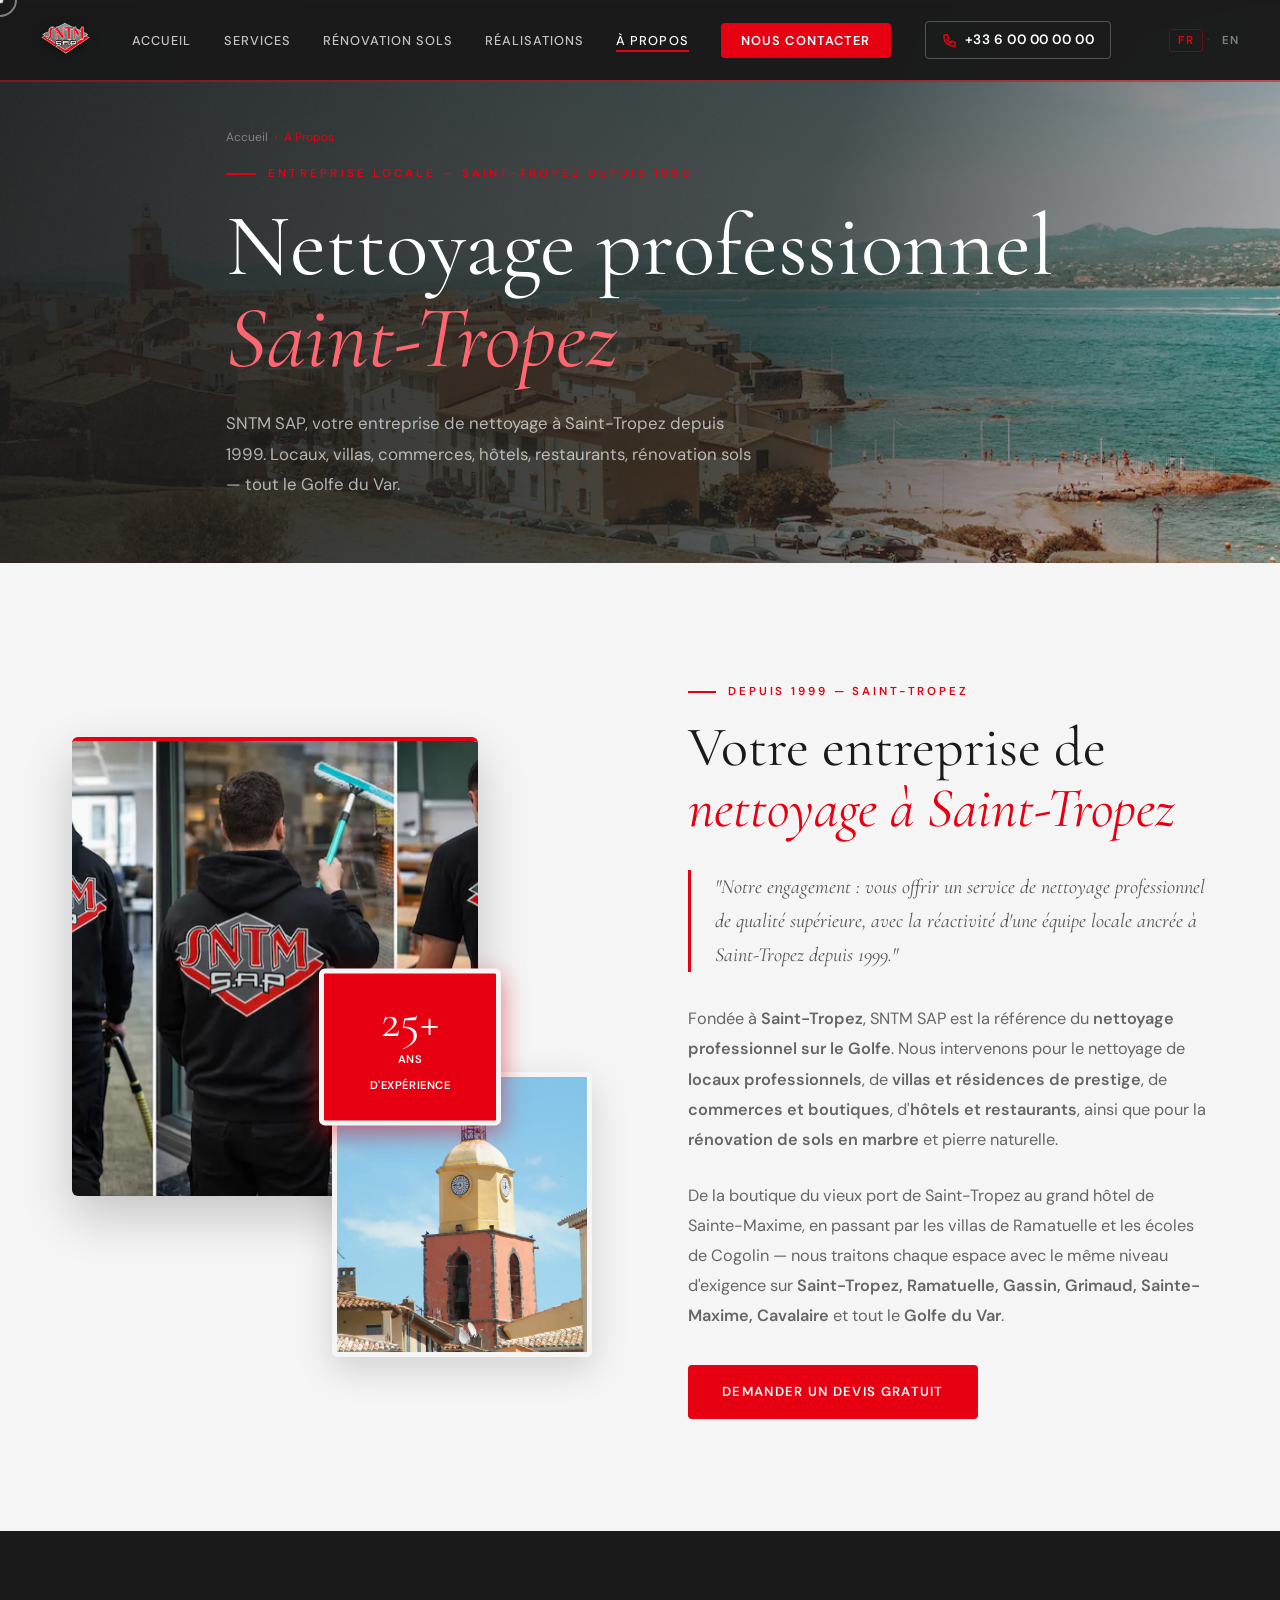
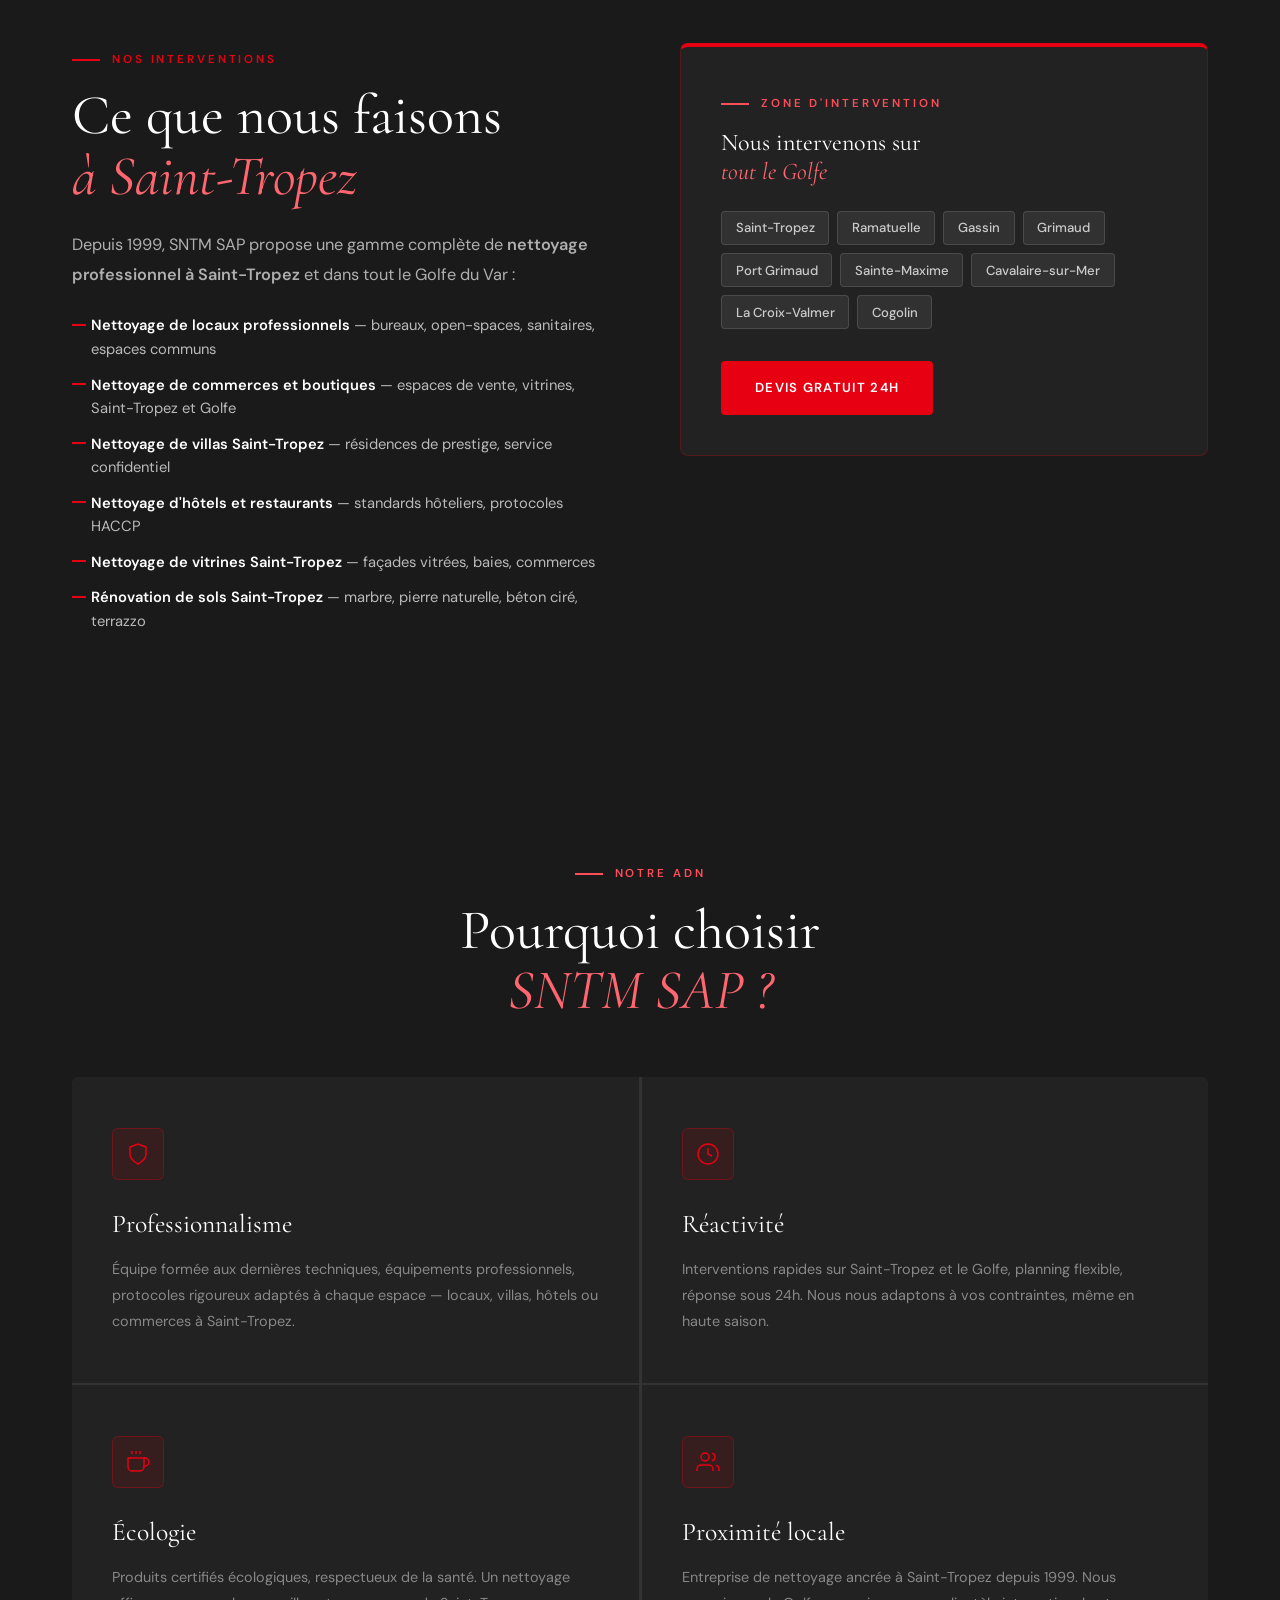
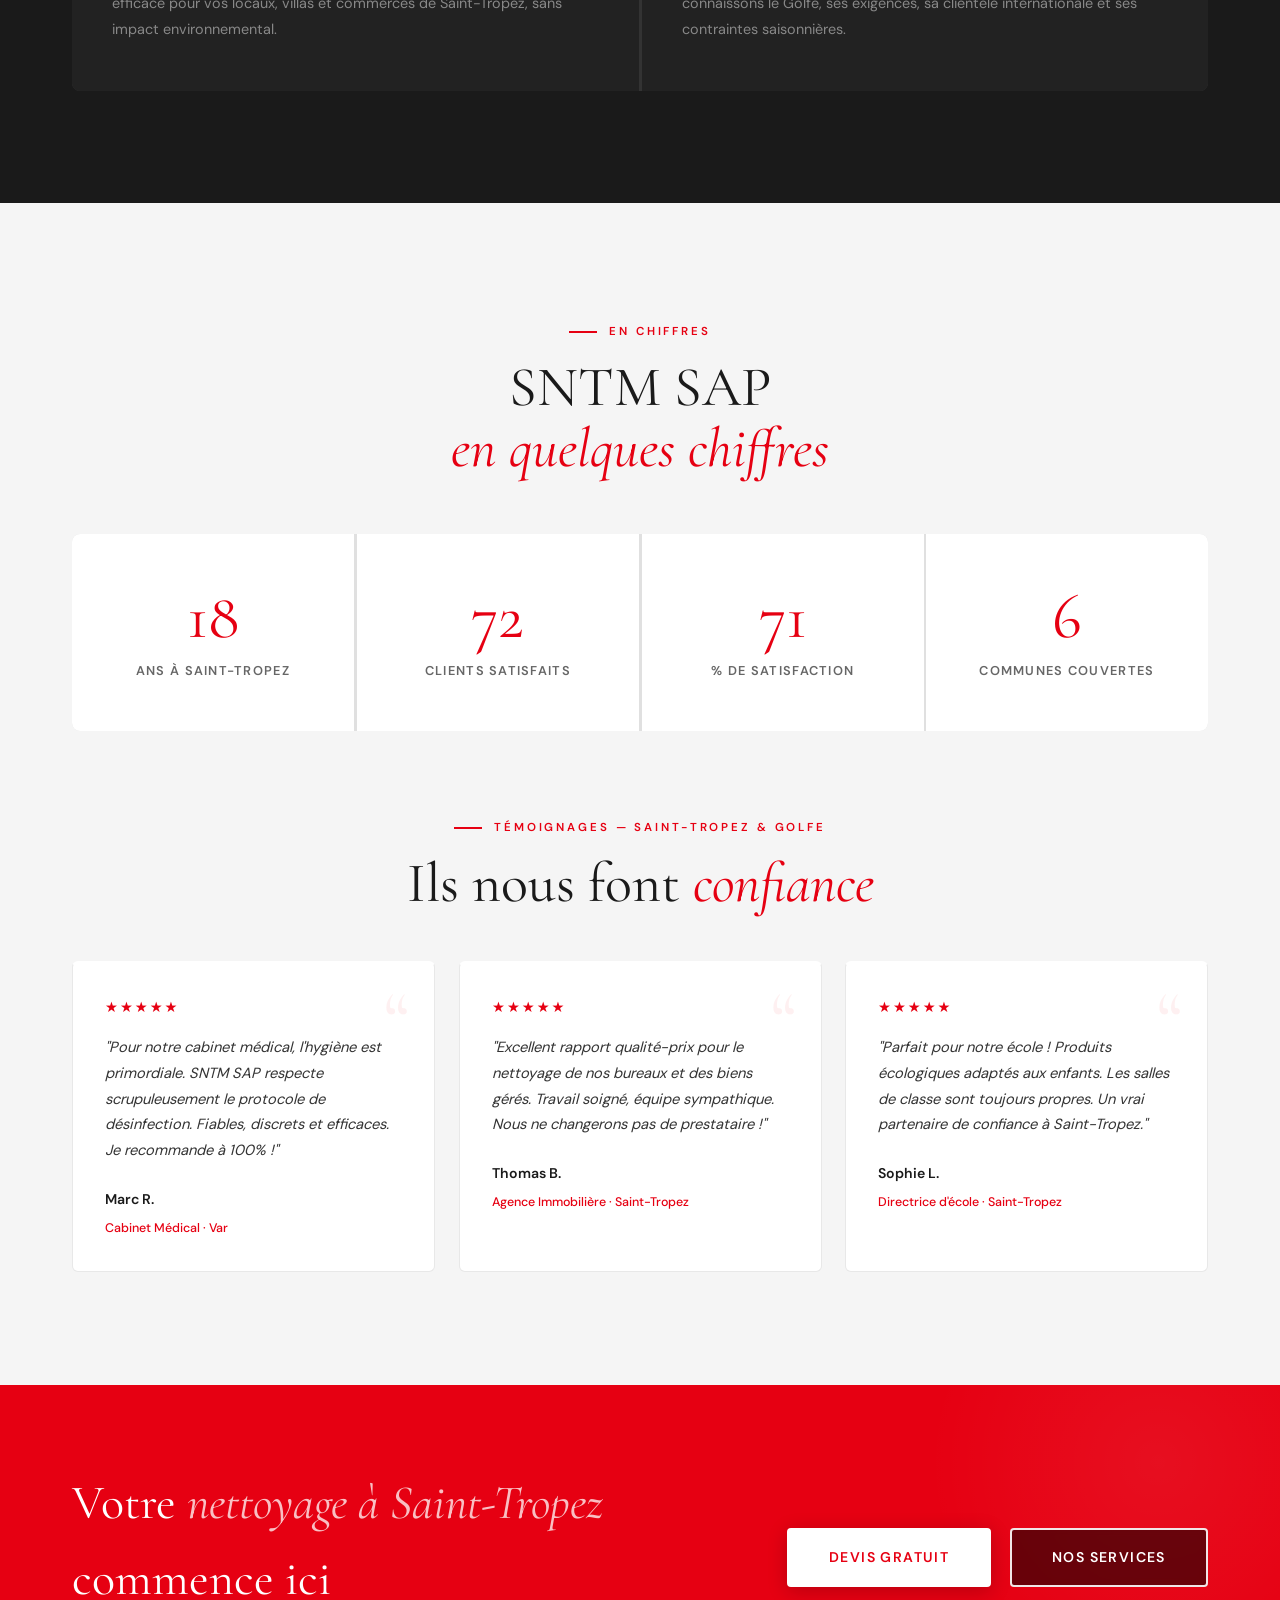
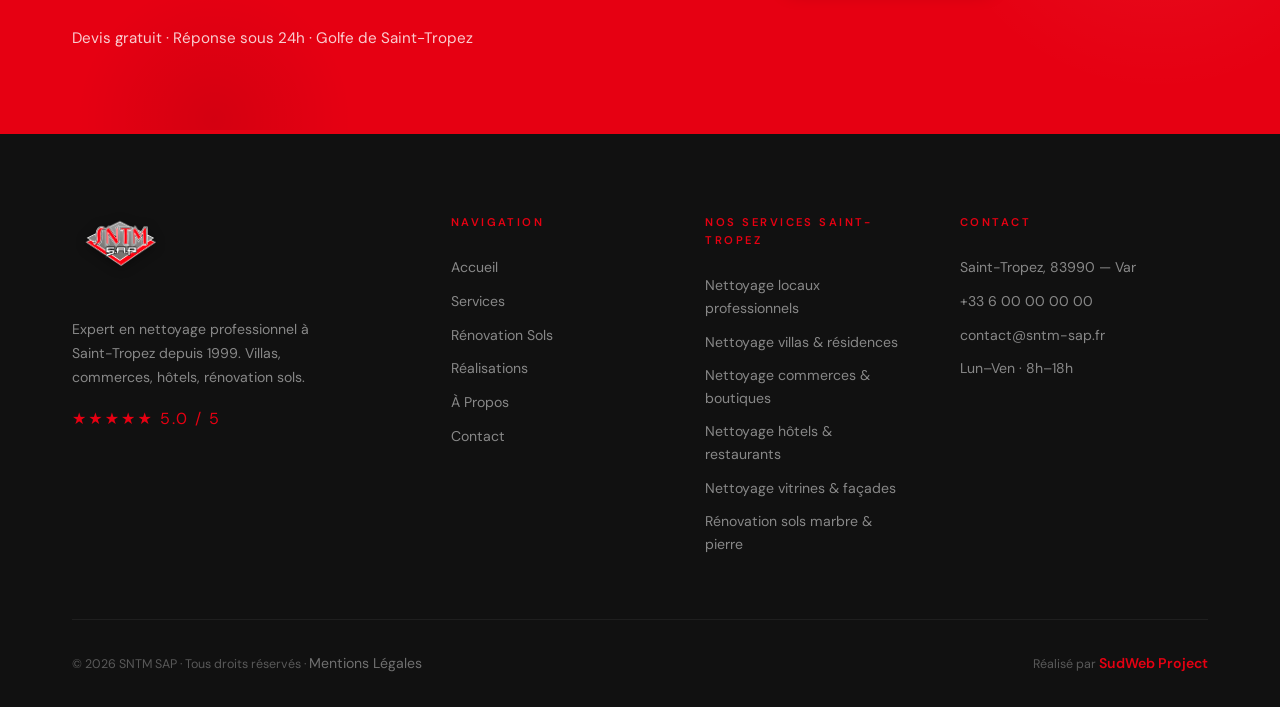
==== commit 14eb223c: "Optimisation SEO et performances - version finale" ====
--- a/apropos.html
+++ b/apropos.html
@@ -3,11 +3,12 @@
 
 <head>
     <meta charset="UTF-8">
-    <meta name="viewport" content="width=device-width, initial-scale=1.0">
+    <!-- Favicon & PWA -->
     <link rel="icon" type="image/x-icon" href="images/favicon (2).ico">
     <link rel="icon" type="image/png" sizes="32x32" href="images/favicon-32x32.png">
     <link rel="apple-touch-icon" sizes="180x180" href="images/apple-touch-icon.png">
     <meta name="theme-color" content="#e60012">
+    <meta name="viewport" content="width=device-width, initial-scale=1.0">
 
     <!-- TITLE — 58 chars, mot-clé principal en premier -->
     <title>SNTM SAP – Entreprise Nettoyage Saint-Tropez depuis 1999 | Var</title>
@@ -56,6 +57,7 @@
     <link rel="preload" href="fonts/cormorant-garamond-v21-latin-italic.woff2" as="font" type="font/woff2" crossorigin>
     <link rel="preload" href="fonts/dm-sans-v17-latin-regular.woff2" as="font" type="font/woff2" crossorigin>
     <link rel="preload" href="fonts/dm-sans-v17-latin-500.woff2" as="font" type="font/woff2" crossorigin>
+    <link rel="preload" as="image" href="images/hero-image-apropos.webp" fetchpriority="high">
     <link rel="stylesheet" href="css/fonts.css">
     <link rel="stylesheet" href="css/style.css">
     <link rel="stylesheet" href="css/pages.css">
@@ -138,7 +140,7 @@
         <div class="nav-inner">
             <a href="index.html" class="nav-logo" aria-label="SNTM SAP - Nettoyage Saint-Tropez - Accueil">
                 <img src="images/logo SNTM sans fond.webp" alt="SNTM SAP nettoyage professionnel Saint-Tropez"
-                    class="nav-logo-img" width="120" height="52">
+                    class="nav-logo-img" width="120" height="52" fetchpriority="low">
             </a>
             <ul class="nav-links">
                 <li><a href="index.html" class="nav-link">Accueil</a></li>
@@ -170,7 +172,7 @@
     <div class="mobile-overlay" id="mobileOverlay"></div>
     <div class="mobile-menu" id="mobileMenu">
         <div class="mobile-menu-logo">
-            <img src="images/logo SNTM sans fond.webp" alt="SNTM SAP" width="120" height="52">
+            <img src="images/logo SNTM sans fond.webp" alt="SNTM SAP" width="120" height="52" loading="lazy">
         </div>
         <a href="tel:+33600000000" class="mobile-menu-tel">
             <svg width="16" height="16" viewBox="0 0 24 24" fill="none" stroke="currentColor" stroke-width="2.5">
@@ -197,7 +199,7 @@
             <div class="page-hero-overlay"></div>
             <div class="page-hero-noise"></div>
             <div class="page-hero-logo-mark" aria-hidden="true">
-                <img src="images/logo SNTM sans fond.webp" alt="" width="200" height="86">
+                <img src="images/logo SNTM sans fond.webp" alt="" width="200" height="86" loading="lazy">
             </div>
             <div class="container page-hero-content">
                 <nav class="breadcrumb" aria-label="Fil d'Ariane">
@@ -503,8 +505,8 @@
 
     <script
         type="text/javascript">function googleTranslateElementInit() { new google.translate.TranslateElement({ pageLanguage: 'fr', includedLanguages: 'en,fr', autoDisplay: false }, 'google_translate_element'); }</script>
-    <script src="//translate.google.com/translate_a/element.js?cb=googleTranslateElementInit" async></script>
-    <script src="js/script.js"></script>
+    <script src="//translate.google.com/translate_a/element.js?cb=googleTranslateElementInit" defer></script>
+    <script src="js/script.js" defer></script>
 </body>
 
 </html>
--- a/css/style.css
+++ b/css/style.css
@@ -1,22 +1,15 @@
-/* ═══════════════════════════════════════════════════════════
-   SNTM SAP — style.css (global)
-   Palette fidèle au logo : Rouge #e60012 · Gris #5a5a5a · Noir #1a1a1a · Blanc
-   Fonts : Cormorant Garamond (display) + DM Sans (body)
-═══════════════════════════════════════════════════════════ */
-
-/* ─── RESET ─── */
 *,
 *::before,
 *::after {
     margin: 0;
     padding: 0;
-    box-sizing: border-box;
+    box-sizing: border-box
 }
 
 html {
     scroll-behavior: smooth;
     font-size: 16px;
-    -webkit-font-smoothing: antialiased;
+    -webkit-font-smoothing: antialiased
 }
 
 body {
@@ -24,45 +17,44 @@
     background: #f5f5f5;
     color: #1a1a1a;
     overflow-x: hidden;
-    line-height: 1.6;
+    line-height: 1.6
 }
 
 img {
     display: block;
     max-width: 100%;
-    height: auto;
+    height: auto
 }
 
 a {
     text-decoration: none;
-    color: inherit;
+    color: inherit
 }
 
 ul,
 ol {
-    list-style: none;
+    list-style: none
 }
 
 button {
     border: none;
     background: none;
-    font-family: inherit;
+    font-family: inherit
 }
 
 input,
 select,
 textarea {
-    font-family: inherit;
-}
-
-/* ─── CURSOR ─── */
+    font-family: inherit
+}
+
 * {
-    cursor: none !important;
-}
-
-@media (hover: none) {
+    cursor: none !important
+}
+
+@media (hover:none) {
     * {
-        cursor: auto !important;
+        cursor: auto !important
     }
 }
 
@@ -76,7 +68,7 @@
     z-index: 9999;
     transform: translate(-50%, -50%);
     transition: opacity 0.3s;
-    mix-blend-mode: difference;
+    mix-blend-mode: difference
 }
 
 .cursor-ring {
@@ -90,35 +82,33 @@
     transform: translate(-50%, -50%);
     transition: width 0.3s ease, height 0.3s ease, opacity 0.3s;
     opacity: 0.5;
-    mix-blend-mode: difference;
+    mix-blend-mode: difference
 }
 
 .cursor-ring.hovering {
     width: 52px;
     height: 52px;
-    opacity: 0.3;
-}
-
-@media (hover: none) {
+    opacity: 0.3
+}
+
+@media (hover:none) {
 
     .cursor-dot,
     .cursor-ring {
-        display: none;
-    }
-}
-
-/* ─── LAYOUT ─── */
+        display: none
+    }
+}
+
 .container {
     max-width: 1200px;
     margin: 0 auto;
-    padding: 0 2rem;
+    padding: 0 2rem
 }
 
 .section {
-    padding: 7rem 0;
-}
-
-/* ─── BOUTONS ─── */
+    padding: 7rem 0
+}
+
 .btn {
     display: inline-flex;
     align-items: center;
@@ -132,82 +122,76 @@
     text-transform: uppercase;
     transition: all 0.3s ease;
     position: relative;
-    overflow: hidden;
-}
-
-/* Rouge plein */
+    overflow: hidden
+}
+
 .btn-red {
     background: #e60012;
     color: #ffffff;
-    border: 2px solid #e60012;
+    border: 2px solid #e60012
 }
 
 .btn-red:hover {
     background: #c70010;
     border-color: #c70010;
     transform: translateY(-2px);
-    box-shadow: 0 8px 24px rgba(230, 0, 18, 0.35);
-}
-
-/* Contour rouge */
+    box-shadow: 0 8px 24px rgba(230, 0, 18, 0.35)
+}
+
 .btn-outline-red {
     background: transparent;
     color: #e60012;
-    border: 2px solid #e60012;
+    border: 2px solid #e60012
 }
 
 .btn-outline-red:hover {
     background: #e60012;
     color: #ffffff;
-    transform: translateY(-2px);
-}
-
-/* Gris foncé */
+    transform: translateY(-2px)
+}
+
 .btn-dark {
     background: #1a1a1a;
     color: #ffffff;
-    border: 2px solid #1a1a1a;
+    border: 2px solid #1a1a1a
 }
 
 .btn-dark:hover {
     background: #333333;
     border-color: #333333;
     transform: translateY(-2px);
-    box-shadow: 0 6px 20px rgba(0, 0, 0, 0.25);
-}
-
-/* Contour blanc */
+    box-shadow: 0 6px 20px rgba(0, 0, 0, 0.25)
+}
+
 .btn-ghost-white {
     background: transparent;
     color: #ffffff;
-    border: 2px solid rgba(255, 255, 255, 0.4);
+    border: 2px solid rgba(255, 255, 255, 0.4)
 }
 
 .btn-ghost-white:hover {
     border-color: #ffffff;
     color: #ffffff;
-    transform: translateY(-2px);
-}
-
-/* Contour gris */
+    transform: translateY(-2px)
+}
+
 .btn-outline-grey {
     background: transparent;
     color: #5a5a5a;
-    border: 2px solid #5a5a5a;
+    border: 2px solid #5a5a5a
 }
 
 .btn-outline-grey:hover {
     background: #5a5a5a;
     color: #ffffff;
-    transform: translateY(-2px);
+    transform: translateY(-2px)
 }
 
 .btn-lg {
     padding: 1rem 2.5rem;
-    font-size: 0.88rem;
-}
-
-/* ─── SECTION HEADER ─── */
+    font-size: 0.88rem
+}
+
 .s-tag {
     display: inline-flex;
     align-items: center;
@@ -217,7 +201,7 @@
     letter-spacing: 0.25em;
     text-transform: uppercase;
     color: #e60012;
-    margin-bottom: 1rem;
+    margin-bottom: 1rem
 }
 
 .s-tag::before {
@@ -225,15 +209,15 @@
     display: block;
     width: 28px;
     height: 2px;
-    background: #e60012;
+    background: #e60012
 }
 
 .s-tag.light {
-    color: #ff4d5a;
+    color: #ff4d5a
 }
 
 .s-tag.light::before {
-    background: #ff4d5a;
+    background: #ff4d5a
 }
 
 .s-title {
@@ -242,72 +226,68 @@
     font-weight: 400;
     line-height: 1.08;
     margin-bottom: 1.5rem;
-    color: #1a1a1a;
+    color: #1a1a1a
 }
 
 .s-title em {
     font-style: italic;
-    color: #e60012;
+    color: #e60012
 }
 
 .s-title.white {
-    color: #ffffff;
+    color: #ffffff
 }
 
 .s-title.white em {
-    color: #ff6670;
+    color: #ff6670
 }
 
 .s-desc {
     font-size: 1.02rem;
     color: #666666;
     line-height: 1.85;
-    max-width: 560px;
+    max-width: 560px
 }
 
 .s-desc.white {
-    color: rgba(255, 255, 255, 0.7);
-}
-
-/* ─── REVEAL ─── */
+    color: rgba(255, 255, 255, 0.7)
+}
+
 [data-reveal] {
     opacity: 0;
     transform: translateY(28px);
-    transition: opacity 0.75s ease, transform 0.75s ease;
+    transition: opacity 0.75s ease, transform 0.75s ease
 }
 
 [data-reveal].visible {
     opacity: 1;
-    transform: translateY(0);
+    transform: translateY(0)
 }
 
 [data-reveal][data-d="1"] {
-    transition-delay: 0.1s;
+    transition-delay: 0.1s
 }
 
 [data-reveal][data-d="2"] {
-    transition-delay: 0.2s;
+    transition-delay: 0.2s
 }
 
 [data-reveal][data-d="3"] {
-    transition-delay: 0.3s;
+    transition-delay: 0.3s
 }
 
 [data-reveal][data-d="4"] {
-    transition-delay: 0.4s;
+    transition-delay: 0.4s
 }
 
 [data-reveal][data-d="5"] {
-    transition-delay: 0.5s;
+    transition-delay: 0.5s
 }
 
 [data-reveal][data-d="6"] {
-    transition-delay: 0.6s;
-}
-
-/* ══════════════════════════════════
-   NAVIGATION
-══════════════════════════════════ */
+    transition-delay: 0.6s
+}
+
 .nav {
     position: fixed;
     top: 0;
@@ -315,18 +295,18 @@
     right: 0;
     z-index: 500;
     height: 80px;
-    transition: background 0.4s ease, box-shadow 0.4s ease, transform 0.4s ease;
+    transition: background 0.4s ease, box-shadow 0.4s ease, transform 0.4s ease
 }
 
 .nav.solid {
     background: rgba(26, 26, 26, 0.98);
     backdrop-filter: blur(16px);
     -webkit-backdrop-filter: blur(16px);
-    box-shadow: 0 2px 0 rgba(230, 0, 18, 0.5);
+    box-shadow: 0 2px 0 rgba(230, 0, 18, 0.5)
 }
 
 .nav.hidden {
-    transform: translateY(-100%);
+    transform: translateY(-100%)
 }
 
 .nav-inner {
@@ -336,44 +316,42 @@
     display: flex;
     align-items: center;
     justify-content: space-between;
-    padding: 0 2rem;
-}
-
-/* Logo nav — image */
+    padding: 0 2rem
+}
+
 .nav-logo {
     display: flex;
     align-items: center;
-    flex-shrink: 0;
+    flex-shrink: 0
 }
 
 .nav-logo img {
     height: 52px;
     width: auto;
     filter: drop-shadow(0 2px 6px rgba(0, 0, 0, 0.4));
-    transition: height 0.3s ease;
+    transition: height 0.3s ease
 }
 
 .nav.solid .nav-logo img {
-    height: 44px;
-}
-
-/* Fallback texte si pas d'image */
+    height: 44px
+}
+
 .nav-logo-text {
     font-family: 'Cormorant Garamond', Georgia, serif;
     font-size: 1.6rem;
     font-weight: 400;
     color: #ffffff;
-    letter-spacing: 0.12em;
+    letter-spacing: 0.12em
 }
 
 .nav-logo-text span {
-    color: #e60012;
+    color: #e60012
 }
 
 .nav-links {
     display: flex;
     align-items: center;
-    gap: 2rem;
+    gap: 2rem
 }
 
 .nav-link {
@@ -384,7 +362,7 @@
     color: rgba(255, 255, 255, 0.75);
     position: relative;
     padding-bottom: 3px;
-    transition: color 0.25s;
+    transition: color 0.25s
 }
 
 .nav-link::after {
@@ -395,17 +373,17 @@
     right: 100%;
     height: 2px;
     background: #e60012;
-    transition: right 0.3s ease;
+    transition: right 0.3s ease
 }
 
 .nav-link:hover,
 .nav-link.active {
-    color: #ffffff;
+    color: #ffffff
 }
 
 .nav-link:hover::after,
 .nav-link.active::after {
-    right: 0;
+    right: 0
 }
 
 .nav-link.nav-cta {
@@ -413,23 +391,22 @@
     color: #ffffff !important;
     padding: 0.55rem 1.3rem;
     border-radius: 4px;
-    font-weight: 600;
+    font-weight: 600
 }
 
 .nav-link.nav-cta::after {
-    display: none;
+    display: none
 }
 
 .nav-link.nav-cta:hover {
-    background: #c70010;
-}
-
-/* Lang */
+    background: #c70010
+}
+
 .nav-lang {
     display: flex;
     align-items: center;
     gap: 4px;
-    margin-left: 1.5rem;
+    margin-left: 1.5rem
 }
 
 .lang-btn {
@@ -440,27 +417,26 @@
     padding: 3px 8px;
     border: 1px solid transparent;
     border-radius: 3px;
-    transition: all 0.2s;
+    transition: all 0.2s
 }
 
 .lang-btn.active,
 .lang-btn:hover {
     color: #e60012;
-    border-color: rgba(230, 0, 18, 0.4);
+    border-color: rgba(230, 0, 18, 0.4)
 }
 
 .lang-sep {
     color: rgba(255, 255, 255, 0.2);
-    font-size: 0.65rem;
-}
-
-/* Burger */
+    font-size: 0.65rem
+}
+
 .burger {
     display: none;
     flex-direction: column;
     gap: 5px;
     padding: 6px;
-    z-index: 502;
+    z-index: 502
 }
 
 .burger span {
@@ -469,23 +445,22 @@
     height: 2px;
     background: #ffffff;
     border-radius: 1px;
-    transition: all 0.3s ease;
+    transition: all 0.3s ease
 }
 
 .burger.open span:nth-child(1) {
-    transform: translateY(7px) rotate(45deg);
+    transform: translateY(7px) rotate(45deg)
 }
 
 .burger.open span:nth-child(2) {
     opacity: 0;
-    transform: scaleX(0);
+    transform: scaleX(0)
 }
 
 .burger.open span:nth-child(3) {
-    transform: translateY(-7px) rotate(-45deg);
-}
-
-/* Mobile menu */
+    transform: translateY(-7px) rotate(-45deg)
+}
+
 .mobile-menu {
     position: fixed;
     top: 0;
@@ -498,16 +473,16 @@
     transform: translateX(110%);
     transition: transform 0.45s ease;
     border-left: 3px solid #e60012;
-    overflow-y: auto;
+    overflow-y: auto
 }
 
 .mobile-menu.open {
-    transform: translateX(0);
+    transform: translateX(0)
 }
 
 .mobile-menu ul {
     display: flex;
-    flex-direction: column;
+    flex-direction: column
 }
 
 .mobile-link {
@@ -517,12 +492,12 @@
     color: rgba(255, 255, 255, 0.7);
     letter-spacing: 0.05em;
     border-bottom: 1px solid rgba(255, 255, 255, 0.07);
-    transition: color 0.2s, padding-left 0.2s;
+    transition: color 0.2s, padding-left 0.2s
 }
 
 .mobile-link:hover {
     color: #e60012;
-    padding-left: 6px;
+    padding-left: 6px
 }
 
 .mobile-link.cta {
@@ -533,12 +508,12 @@
     border-radius: 4px;
     text-align: center;
     font-weight: 600;
-    border: none;
+    border: none
 }
 
 .mobile-link.cta:hover {
     background: #c70010;
-    padding-left: 1.2rem;
+    padding-left: 1.2rem
 }
 
 .mobile-overlay {
@@ -548,17 +523,14 @@
     z-index: 500;
     opacity: 0;
     visibility: hidden;
-    transition: all 0.3s;
+    transition: all 0.3s
 }
 
 .mobile-overlay.show {
     opacity: 1;
-    visibility: visible;
-}
-
-/* ══════════════════════════════════
-   PAGE HERO (réutilisable pages)
-══════════════════════════════════ */
+    visibility: visible
+}
+
 .page-hero {
     position: relative;
     overflow: hidden;
@@ -567,7 +539,7 @@
     align-items: flex-end;
     padding-bottom: 4rem;
     padding-top: calc(80px + 3rem);
-    background: #1a1a1a;
+    background: #1a1a1a
 }
 
 .page-hero-bg {
@@ -577,7 +549,7 @@
     right: 0;
     bottom: 0;
     background-size: cover;
-    background-position: center;
+    background-position: center
 }
 
 .page-hero-overlay {
@@ -586,7 +558,7 @@
     left: 0;
     right: 0;
     bottom: 0;
-    background: linear-gradient(110deg, rgba(26, 26, 26, 0.94) 0%, rgba(26, 26, 26, 0.75) 60%, rgba(230, 0, 18, 0.15) 100%);
+    background: linear-gradient(110deg, rgba(26, 26, 26, 0.94) 0%, rgba(26, 26, 26, 0.75) 60%, rgba(230, 0, 18, 0.15) 100%)
 }
 
 .page-hero-noise {
@@ -596,15 +568,14 @@
     right: 0;
     bottom: 0;
     opacity: 0.025;
-    background-image: url("data:image/svg+xml,%3Csvg viewBox='0 0 200 200' xmlns='http://www.w3.org/2000/svg'%3E%3Cfilter id='n'%3E%3CfeTurbulence type='fractalNoise' baseFrequency='0.75' numOctaves='4' stitchTiles='stitch'/%3E%3C/filter%3E%3Crect width='100%25' height='100%25' filter='url(%23n)'/%3E%3C/svg%3E");
+    background-image: url("data:image/svg+xml,%3Csvg viewBox='0 0 200 200' xmlns='http://www.w3.org/2000/svg'%3E%3Cfilter id='n'%3E%3CfeTurbulence type='fractalNoise' baseFrequency='0.75' numOctaves='4' stitchTiles='stitch'/%3E%3C/filter%3E%3Crect width='100%25' height='100%25' filter='url(%23n)'/%3E%3C/svg%3E")
 }
 
 .page-hero-content {
     position: relative;
-    z-index: 1;
-}
-
-/* Barre rouge décorative en haut de page hero */
+    z-index: 1
+}
+
 .page-hero::before {
     content: '';
     position: absolute;
@@ -613,7 +584,7 @@
     right: 0;
     height: 4px;
     background: linear-gradient(90deg, #e60012, #ff4d5a, #e60012);
-    z-index: 2;
+    z-index: 2
 }
 
 .page-hero-eyebrow {
@@ -625,7 +596,7 @@
     margin-bottom: 1rem;
     display: flex;
     align-items: center;
-    gap: 0.75rem;
+    gap: 0.75rem
 }
 
 .page-hero-eyebrow::before {
@@ -633,7 +604,7 @@
     display: block;
     width: 30px;
     height: 2px;
-    background: #e60012;
+    background: #e60012
 }
 
 .page-hero h1 {
@@ -642,55 +613,54 @@
     font-weight: 400;
     color: #ffffff;
     line-height: 1.05;
-    margin-bottom: 1.5rem;
+    margin-bottom: 1.5rem
 }
 
 .page-hero h1 em {
     font-style: italic;
-    color: #ff6670;
+    color: #ff6670
 }
 
 .page-hero-desc {
     font-size: 1.05rem;
     color: rgba(255, 255, 255, 0.65);
     max-width: 540px;
-    line-height: 1.8;
-}
-
-/* Breadcrumb */
+    line-height: 1.8
+}
+
 .breadcrumb {
     display: flex;
     align-items: center;
-    gap: 0.5rem;
-    font-size: 0.78rem;
+    flex-wrap: wrap;
+    gap: 0.4rem;
+    font-size: 0.75rem;
     color: rgba(255, 255, 255, 0.4);
-    margin-bottom: 1.5rem;
+    margin-bottom: 1.2rem;
+    line-height: 1.5
 }
 
 .breadcrumb a {
     color: rgba(255, 255, 255, 0.4);
     transition: color 0.2s;
+    text-decoration: none
 }
 
 .breadcrumb a:hover {
-    color: #e60012;
+    color: #e60012
 }
 
 .breadcrumb span {
-    color: #e60012;
+    color: #e60012
 }
 
 .breadcrumb-sep {
-    color: rgba(255, 255, 255, 0.2);
-}
-
-/* ══════════════════════════════════
-   TRUST STRIP
-══════════════════════════════════ */
+    color: rgba(255, 255, 255, 0.2)
+}
+
 .trust-strip {
     background: #1a1a1a;
     padding: 1.1rem 0;
-    border-bottom: 3px solid #e60012;
+    border-bottom: 3px solid #e60012
 }
 
 .trust-strip-inner {
@@ -701,7 +671,7 @@
     align-items: center;
     justify-content: center;
     gap: 2.5rem;
-    flex-wrap: wrap;
+    flex-wrap: wrap
 }
 
 .trust-item {
@@ -709,34 +679,31 @@
     align-items: center;
     gap: 0.6rem;
     font-size: 0.83rem;
-    color: rgba(255, 255, 255, 0.7);
+    color: rgba(255, 255, 255, 0.7)
 }
 
 .trust-item svg {
     color: #e60012;
-    flex-shrink: 0;
+    flex-shrink: 0
 }
 
 .trust-sep {
     color: #e60012;
     font-size: 1rem;
-    opacity: 0.4;
-}
-
-/* ══════════════════════════════════
-   FORMULAIRES
-══════════════════════════════════ */
+    opacity: 0.4
+}
+
 .form-grid-2 {
     display: grid;
     grid-template-columns: 1fr 1fr;
-    gap: 1.2rem;
+    gap: 1.2rem
 }
 
 .form-field {
     display: flex;
     flex-direction: column;
     gap: 0.45rem;
-    margin-bottom: 1.2rem;
+    margin-bottom: 1.2rem
 }
 
 .form-field label {
@@ -744,7 +711,7 @@
     font-weight: 600;
     letter-spacing: 0.08em;
     text-transform: uppercase;
-    color: #5a5a5a;
+    color: #5a5a5a
 }
 
 .form-field input,
@@ -760,7 +727,7 @@
     color: #1a1a1a;
     transition: border-color 0.2s, box-shadow 0.2s;
     -webkit-appearance: none;
-    appearance: none;
+    appearance: none
 }
 
 .form-field input:focus,
@@ -768,47 +735,42 @@
 .form-field textarea:focus {
     outline: none;
     border-color: #e60012;
-    box-shadow: 0 0 0 3px rgba(230, 0, 18, 0.12);
+    box-shadow: 0 0 0 3px rgba(230, 0, 18, 0.12)
 }
 
 .form-field textarea {
     resize: vertical;
-    min-height: 130px;
+    min-height: 130px
 }
 
 .form-notice {
     font-size: 0.76rem;
     color: #999999;
     margin-top: 0.8rem;
-    text-align: center;
-}
-
-/* ══════════════════════════════════
-   FOOTER
-══════════════════════════════════ */
+    text-align: center
+}
+
 .footer {
     background: #111111;
     color: #ffffff;
     padding: 5rem 0 2rem;
-    border-top: 4px solid #e60012;
+    border-top: 4px solid #e60012
 }
 
 .footer-grid {
     display: grid;
     grid-template-columns: 1.6fr 1fr 1fr 1.2fr;
     gap: 3rem;
-    margin-bottom: 4rem;
-}
-
-/* Logo footer — image */
+    margin-bottom: 4rem
+}
+
 .footer-logo-img {
     height: 56px;
     width: auto;
     margin-bottom: 1rem;
-    filter: brightness(1.1);
-}
-
-/* Fallback texte */
+    filter: brightness(1.1)
+}
+
 .footer-logo-text {
     font-family: 'Cormorant Garamond', Georgia, serif;
     font-size: 2rem;
@@ -816,25 +778,25 @@
     color: #ffffff;
     letter-spacing: 0.15em;
     margin-bottom: 1rem;
-    display: block;
+    display: block
 }
 
 .footer-logo-text span {
-    color: #e60012;
+    color: #e60012
 }
 
 .footer-brand p {
     font-size: 0.88rem;
     color: #888888;
     line-height: 1.7;
-    max-width: 240px;
+    max-width: 240px
 }
 
 .footer-brand .footer-stars {
     color: #e60012;
     font-size: 1rem;
     margin-top: 1rem;
-    letter-spacing: 2px;
+    letter-spacing: 2px
 }
 
 .footer h4 {
@@ -843,24 +805,24 @@
     letter-spacing: 0.22em;
     text-transform: uppercase;
     color: #e60012;
-    margin-bottom: 1.5rem;
+    margin-bottom: 1.5rem
 }
 
 .footer ul {
     display: flex;
     flex-direction: column;
-    gap: 0.7rem;
+    gap: 0.7rem
 }
 
 .footer li,
 .footer a {
     font-size: 0.88rem;
     color: #888888;
-    transition: color 0.2s;
+    transition: color 0.2s
 }
 
 .footer a:hover {
-    color: #e60012;
+    color: #e60012
 }
 
 .footer-bottom {
@@ -870,30 +832,27 @@
     flex-wrap: wrap;
     gap: 1rem;
     padding-top: 2rem;
-    border-top: 1px solid rgba(255, 255, 255, 0.06);
+    border-top: 1px solid rgba(255, 255, 255, 0.06)
 }
 
 .footer-bottom p {
     font-size: 0.78rem;
-    color: rgba(255, 255, 255, 0.3);
+    color: rgba(255, 255, 255, 0.3)
 }
 
 .footer-bottom a {
-    color: rgba(255, 255, 255, 0.4);
+    color: rgba(255, 255, 255, 0.4)
 }
 
 .footer-bottom a:hover {
-    color: #e60012;
+    color: #e60012
 }
 
 .footer-credit a {
     color: #e60012;
-    font-weight: 600;
-}
-
-/* ══════════════════════════════════
-   SCROLL TOP
-══════════════════════════════════ */
+    font-weight: 600
+}
+
 .scroll-top {
     position: fixed;
     bottom: 2rem;
@@ -911,24 +870,21 @@
     opacity: 0;
     visibility: hidden;
     transform: translateY(12px);
-    transition: all 0.3s ease;
+    transition: all 0.3s ease
 }
 
 .scroll-top.show {
     opacity: 1;
     visibility: visible;
-    transform: translateY(0);
+    transform: translateY(0)
 }
 
 .scroll-top:hover {
     background: #c70010;
     transform: translateY(-3px);
-    box-shadow: 0 8px 24px rgba(230, 0, 18, 0.5);
-}
-
-/* ══════════════════════════════════
-   NOTIFICATION TOAST
-══════════════════════════════════ */
+    box-shadow: 0 8px 24px rgba(230, 0, 18, 0.5)
+}
+
 .toast {
     position: fixed;
     top: 100px;
@@ -942,68 +898,60 @@
     box-shadow: 0 8px 32px rgba(0, 0, 0, 0.4);
     font-size: 0.92rem;
     max-width: 380px;
-    transition: right 0.5s ease;
+    transition: right 0.5s ease
 }
 
 .toast.show {
-    right: 1.5rem;
+    right: 1.5rem
 }
 
 .toast.success {
-    border-left-color: #22c55e;
+    border-left-color: #22c55e
 }
 
 .toast.error {
-    border-left-color: #ef4444;
-}
-
-/* ══════════════════════════════════
-   RESPONSIVE NAV + FOOTER
-══════════════════════════════════ */
-@media (max-width: 900px) {
+    border-left-color: #ef4444
+}
+
+@media (max-width:900px) {
 
     .nav-links,
     .nav-lang {
-        display: none;
+        display: none
     }
 
     .burger {
-        display: flex;
+        display: flex
     }
 
     .footer-grid {
-        grid-template-columns: 1fr 1fr;
-    }
-}
-
-@media (max-width: 580px) {
+        grid-template-columns: 1fr 1fr
+    }
+}
+
+@media (max-width:580px) {
     .footer-grid {
-        grid-template-columns: 1fr;
+        grid-template-columns: 1fr
     }
 
     .footer-bottom {
         flex-direction: column;
-        text-align: center;
+        text-align: center
     }
 
     .form-grid-2 {
-        grid-template-columns: 1fr;
+        grid-template-columns: 1fr
     }
 
     .page-hero {
-        min-height: 340px;
-    }
-}
-
-/* ══════════════════════════════════
-   LOGO — EMPLACEMENTS
-══════════════════════════════════ */
-
-/* Nav logo image */
+        min-height: 340px
+    }
+}
+
 .nav-logo {
     display: flex;
     align-items: center;
-    flex-shrink: 0;
+    flex-shrink: 0
 }
 
 .nav-logo-img {
@@ -1011,22 +959,20 @@
     width: auto;
     display: block;
     filter: drop-shadow(0 1px 4px rgba(0, 0, 0, 0.5));
-    transition: height 0.3s ease, filter 0.3s ease;
-    /* Remplacer src="assets/logos/logo-sntm-sap.png" dans le HTML */
+    transition: height 0.3s ease, filter 0.3s ease
 }
 
 .nav.solid .nav-logo-img {
-    height: 42px;
+    height: 42px
 }
 
 .nav-logo-img:hover {
-    filter: drop-shadow(0 2px 8px rgba(230, 0, 18, 0.4));
-}
-
-/* Footer logo image */
+    filter: drop-shadow(0 2px 8px rgba(230, 0, 18, 0.4))
+}
+
 .footer-logo-link {
     display: inline-block;
-    margin-bottom: 1rem;
+    margin-bottom: 1rem
 }
 
 .footer-logo-img {
@@ -1034,84 +980,177 @@
     width: auto;
     display: block;
     filter: brightness(1.1) drop-shadow(0 2px 6px rgba(0, 0, 0, 0.4));
-    transition: filter 0.25s ease;
-    /* Remplacer src="assets/logos/logo-sntm-sap.png" dans le HTML */
+    transition: filter 0.25s ease
 }
 
 .footer-logo-img:hover {
-    filter: brightness(1.25) drop-shadow(0 4px 12px rgba(230, 0, 18, 0.3));
-}
-
-/* Hero logo badge (accueil) */
+    filter: brightness(1.25) drop-shadow(0 4px 12px rgba(230, 0, 18, 0.3))
+}
+
 .hero-logo-badge {
-    margin-bottom: 2rem;
-    /* Visible surtout sur mobile quand la carte flottante disparaît */
+    margin-bottom: 2rem
 }
 
 .hero-logo-img {
     height: 72px;
     width: auto;
-    filter: drop-shadow(0 4px 16px rgba(0, 0, 0, 0.6));
-    /* Remplacer src="assets/logos/logo-sntm-sap.png" dans le HTML */
-}
-
-/* Logo dans la carte flottante hero */
+    filter: drop-shadow(0 4px 16px rgba(0, 0, 0, 0.6))
+}
+
 .hero-card-logo {
     margin-bottom: 1.5rem;
     padding-bottom: 1.5rem;
-    border-bottom: 1px solid rgba(230, 0, 18, 0.2);
+    border-bottom: 1px solid rgba(230, 0, 18, 0.2)
 }
 
 .hero-card-logo img {
     height: 52px;
     width: auto;
-    filter: drop-shadow(0 2px 6px rgba(0, 0, 0, 0.4));
-    /* Remplacer src="assets/logos/logo-sntm-sap.png" dans le HTML */
-}
-
-/* Logo watermark dans page-hero (pages intérieures) */
+    filter: drop-shadow(0 2px 6px rgba(0, 0, 0, 0.4))
+}
+
 .page-hero-logo-mark {
     position: absolute;
     right: 2rem;
     bottom: 2rem;
     z-index: 2;
     opacity: 0.12;
-    pointer-events: none;
-    /* Remplacer src="assets/logos/logo-sntm-sap.png" dans le HTML */
+    pointer-events: none
 }
 
 .page-hero-logo-mark img {
     height: 100px;
     width: auto;
-    filter: grayscale(1) invert(1);
-}
-
-/* Logo menu mobile */
+    filter: grayscale(1) invert(1)
+}
+
 .mobile-menu-logo {
     margin-bottom: 2rem;
     padding-bottom: 1.5rem;
-    border-bottom: 2px solid #e60012;
+    border-bottom: 2px solid #e60012
 }
 
 .mobile-menu-logo img {
     height: 52px;
-    width: auto;
-    /* Remplacer src="assets/logos/logo-sntm-sap.png" dans le HTML */
-}
-
-/* Responsive hero logo badge : caché sur desktop (la carte flottante prend le relais) */
-@media (min-width: 1025px) {
+    width: auto
+}
+
+@media (min-width:1025px) {
     .hero-logo-badge {
-        display: none;
-    }
-}
-
-@media (max-width: 1024px) {
+        display: none
+    }
+}
+
+@media (max-width:1024px) {
     .hero-logo-badge {
-        display: block;
+        display: block
     }
 
     .page-hero-logo-mark {
-        display: none;
-    }
+        display: none
+    }
+}
+
+.nav-tel {
+    display: flex;
+    align-items: center;
+    gap: 0.5rem;
+    color: #ffffff;
+    font-size: 0.85rem;
+    font-weight: 600;
+    letter-spacing: 0.04em;
+    text-decoration: none;
+    padding: 0.45rem 1rem;
+    border: 1.5px solid rgba(255, 255, 255, 0.25);
+    border-radius: 4px;
+    transition: all 0.25s ease;
+    white-space: nowrap
+}
+
+.nav-tel svg {
+    color: #e60012;
+    flex-shrink: 0;
+    transition: transform 0.25s ease
+}
+
+.nav-tel:hover {
+    background: rgba(255, 255, 255, 0.08);
+    border-color: rgba(255, 255, 255, 0.6);
+    color: #ffffff
+}
+
+.nav-tel:hover svg {
+    transform: rotate(-12deg) scale(1.1)
+}
+
+.mobile-menu-tel {
+    display: flex;
+    align-items: center;
+    gap: 0.75rem;
+    color: #ffffff;
+    font-size: 1.1rem;
+    font-weight: 700;
+    text-decoration: none;
+    background: #e60012;
+    padding: 1rem 1.2rem;
+    border-radius: 4px;
+    margin-bottom: 1.5rem;
+    letter-spacing: 0.03em;
+    transition: background 0.2s ease
+}
+
+.mobile-menu-tel svg {
+    flex-shrink: 0;
+    animation: ringPhone 3s ease-in-out infinite
+}
+
+.mobile-menu-tel:hover {
+    background: #c70010
+}
+
+@keyframes ringPhone {
+
+    0%,
+    85%,
+    100% {
+        transform: rotate(0deg)
+    }
+
+    88% {
+        transform: rotate(-18deg)
+    }
+
+    91% {
+        transform: rotate(18deg)
+    }
+
+    94% {
+        transform: rotate(-12deg)
+    }
+
+    97% {
+        transform: rotate(8deg)
+    }
+}
+
+@media (max-width:900px) {
+    .nav-tel {
+        display: none
+    }
+}
+
+.trust-tel {
+    text-decoration: none;
+    transition: opacity 0.2s ease
+}
+
+.trust-tel:hover {
+    opacity: 0.8
+}
+
+.trust-tel-num {
+    font-weight: 700;
+    font-size: 0.9rem;
+    letter-spacing: 0.06em;
+    color: #ffffff
 }
--- a/css/pages.css
+++ b/css/pages.css
@@ -1,19 +1,10 @@
-/* ═══════════════════════════════════════════════════════════
-   SNTM SAP — pages.css
-   Couleurs fidèles au logo : #e60012 rouge · #5a5a5a gris · #1a1a1a noir · blanc
-═══════════════════════════════════════════════════════════ */
-
-/* ══════════════════════════════════
-   PAGE : ACCUEIL — HERO
-══════════════════════════════════ */
-
 .hero {
     position: relative;
     min-height: 100vh;
     display: flex;
     align-items: center;
     overflow: hidden;
-    background-color: #111111;
+    background-color: #111111
 }
 
 .hero::after {
@@ -24,7 +15,7 @@
     right: 0;
     height: 4px;
     background: linear-gradient(90deg, #e60012, #ff4d5a, #e60012);
-    z-index: 5;
+    z-index: 5
 }
 
 .hero-bg {
@@ -33,7 +24,7 @@
     left: 0;
     right: 0;
     bottom: 0;
-    z-index: 0;
+    z-index: 0
 }
 
 .hero-slide {
@@ -45,11 +36,11 @@
     background-size: cover;
     background-position: center;
     opacity: 0;
-    transition: opacity 1.8s ease;
+    transition: opacity 1.8s ease
 }
 
 .hero-slide.active {
-    opacity: 1;
+    opacity: 1
 }
 
 .hero-overlay {
@@ -58,10 +49,7 @@
     left: 0;
     right: 0;
     bottom: 0;
-    background: linear-gradient(115deg,
-            rgba(17, 17, 17, 0.95) 0%,
-            rgba(17, 17, 17, 0.82) 55%,
-            rgba(17, 17, 17, 0.65) 100%);
+    background: linear-gradient(115deg, rgba(17, 17, 17, 0.95) 0%, rgba(17, 17, 17, 0.82) 55%, rgba(17, 17, 17, 0.65) 100%)
 }
 
 .hero-grain {
@@ -72,10 +60,9 @@
     bottom: 0;
     opacity: 0.03;
     z-index: 1;
-    background-image: url("data:image/svg+xml,%3Csvg viewBox='0 0 256 256' xmlns='http://www.w3.org/2000/svg'%3E%3Cfilter id='n'%3E%3CfeTurbulence type='fractalNoise' baseFrequency='0.85' numOctaves='4'/%3E%3C/filter%3E%3Crect width='100%25' height='100%25' filter='url(%23n)'/%3E%3C/svg%3E");
-}
-
-/* Ligne décorative rouge verticale */
+    background-image: url("data:image/svg+xml,%3Csvg viewBox='0 0 256 256' xmlns='http://www.w3.org/2000/svg'%3E%3Cfilter id='n'%3E%3CfeTurbulence type='fractalNoise' baseFrequency='0.85' numOctaves='4'/%3E%3C/filter%3E%3Crect width='100%25' height='100%25' filter='url(%23n)'/%3E%3C/svg%3E")
+}
+
 .hero-line {
     position: absolute;
     left: 2rem;
@@ -84,7 +71,7 @@
     width: 3px;
     background: linear-gradient(to bottom, transparent, #e60012, transparent);
     z-index: 2;
-    opacity: 0.6;
+    opacity: 0.6
 }
 
 .hero-content {
@@ -100,7 +87,7 @@
     display: grid;
     grid-template-columns: 1fr 1fr;
     gap: 4rem;
-    align-items: center;
+    align-items: center
 }
 
 .hero-eyebrow {
@@ -112,7 +99,7 @@
     letter-spacing: 0.28em;
     text-transform: uppercase;
     color: #e60012;
-    margin-bottom: 1.8rem;
+    margin-bottom: 1.8rem
 }
 
 .hero-eyebrow::before {
@@ -121,7 +108,7 @@
     width: 36px;
     height: 2px;
     background-color: #e60012;
-    flex-shrink: 0;
+    flex-shrink: 0
 }
 
 .hero-title {
@@ -131,19 +118,19 @@
     color: #ffffff;
     line-height: 0.98;
     letter-spacing: -0.01em;
-    margin-bottom: 2rem;
+    margin-bottom: 2rem
 }
 
 .hero-title em {
     font-style: italic;
     color: #ff6670;
-    display: block;
+    display: block
 }
 
 .hero-title strong {
     font-weight: 300;
     display: block;
-    color: #cccccc;
+    color: #cccccc
 }
 
 .hero-sub {
@@ -151,21 +138,21 @@
     color: rgba(255, 255, 255, 0.6);
     max-width: 460px;
     line-height: 1.85;
-    margin-bottom: 2.8rem;
+    margin-bottom: 2.8rem
 }
 
 .hero-actions {
     display: flex;
     gap: 1rem;
     flex-wrap: wrap;
-    margin-bottom: 3.5rem;
+    margin-bottom: 3.5rem
 }
 
 .hero-stats {
     display: flex;
     gap: 2.5rem;
     padding-top: 2.5rem;
-    border-top: 1px solid rgba(255, 255, 255, 0.1);
+    border-top: 1px solid rgba(255, 255, 255, 0.1)
 }
 
 .hero-stat strong {
@@ -174,7 +161,7 @@
     font-size: 2.8rem;
     font-weight: 400;
     color: #e60012;
-    line-height: 1;
+    line-height: 1
 }
 
 .hero-stat span {
@@ -183,16 +170,15 @@
     color: rgba(255, 255, 255, 0.45);
     letter-spacing: 0.08em;
     text-transform: uppercase;
-    margin-top: 0.3rem;
+    margin-top: 0.3rem
 }
 
 .hero-right {
     display: flex;
     justify-content: flex-end;
-    align-items: center;
-}
-
-/* Carte flottante */
+    align-items: center
+}
+
 .hero-card-float {
     background: rgba(26, 26, 26, 0.9);
     backdrop-filter: blur(20px);
@@ -203,20 +189,20 @@
     padding: 2.5rem;
     max-width: 340px;
     width: 100%;
-    animation: floatCard 5s ease-in-out infinite;
+    animation: floatCard 5s ease-in-out infinite
 }
 
 @keyframes floatCard {
     0% {
-        transform: translateY(0);
+        transform: translateY(0)
     }
 
     50% {
-        transform: translateY(-12px);
+        transform: translateY(-12px)
     }
 
     100% {
-        transform: translateY(0);
+        transform: translateY(0)
     }
 }
 
@@ -225,26 +211,26 @@
     font-size: 1.6rem;
     font-weight: 400;
     color: #ffffff;
-    margin-bottom: 0.3rem;
+    margin-bottom: 0.3rem
 }
 
 .hero-card-sub {
     font-size: 0.8rem;
     color: #888888;
     margin-bottom: 2rem;
-    letter-spacing: 0.05em;
+    letter-spacing: 0.05em
 }
 
 .hero-card-items {
     display: flex;
     flex-direction: column;
+    gap: 1rem
+}
+
+.hero-card-item {
+    display: flex;
     gap: 1rem;
-}
-
-.hero-card-item {
-    display: flex;
-    gap: 1rem;
-    align-items: center;
+    align-items: center
 }
 
 .hero-card-icon {
@@ -257,22 +243,21 @@
     display: flex;
     align-items: center;
     justify-content: center;
-    color: #e60012;
+    color: #e60012
 }
 
 .hero-card-label {
     font-size: 0.88rem;
-    color: rgba(255, 255, 255, 0.8);
+    color: rgba(255, 255, 255, 0.8)
 }
 
 .hero-card-label strong {
     display: block;
     font-size: 0.75rem;
     color: #777777;
-    font-weight: 400;
-}
-
-/* Scroll indicator */
+    font-weight: 400
+}
+
 .hero-scroll {
     position: absolute;
     bottom: 2.5rem;
@@ -282,58 +267,54 @@
     display: flex;
     flex-direction: column;
     align-items: center;
-    gap: 0.75rem;
+    gap: 0.75rem
 }
 
 .hero-scroll span {
     font-size: 0.62rem;
     letter-spacing: 0.22em;
     text-transform: uppercase;
-    color: rgba(255, 255, 255, 0.35);
+    color: rgba(255, 255, 255, 0.35)
 }
 
 .hero-scroll-bar {
     width: 2px;
     height: 48px;
     background: linear-gradient(to bottom, #e60012, transparent);
-    animation: scrollDrop 2s ease-in-out infinite;
+    animation: scrollDrop 2s ease-in-out infinite
 }
 
 @keyframes scrollDrop {
     0% {
         transform: scaleY(0);
-        transform-origin: top;
+        transform-origin: top
     }
 
     50% {
         transform: scaleY(1);
-        transform-origin: top;
+        transform-origin: top
     }
 
     51% {
-        transform-origin: bottom;
+        transform-origin: bottom
     }
 
     100% {
         transform: scaleY(0);
-        transform-origin: bottom;
-    }
-}
-
-/* ══════════════════════════════════
-   PAGE : ACCUEIL — SERVICES APERCU
-══════════════════════════════════ */
+        transform-origin: bottom
+    }
+}
 
 .home-services {
     background-color: #f5f5f5;
-    padding: 7rem 0;
+    padding: 7rem 0
 }
 
 .home-services-header {
     display: flex;
     justify-content: space-between;
     align-items: flex-end;
-    margin-bottom: 3.5rem;
+    margin-bottom: 3.5rem
 }
 
 .home-services-grid {
@@ -342,14 +323,14 @@
     gap: 2px;
     background-color: #e0e0e0;
     border-radius: 8px;
-    overflow: hidden;
+    overflow: hidden
 }
 
 .hs-card {
     background-color: #ffffff;
     transition: all 0.4s ease;
     position: relative;
-    overflow: hidden;
+    overflow: hidden
 }
 
 .hs-card::before {
@@ -362,34 +343,34 @@
     background: #e60012;
     transform: scaleX(0);
     transform-origin: left;
-    transition: transform 0.4s ease;
+    transition: transform 0.4s ease
 }
 
 .hs-card:hover::before {
-    transform: scaleX(1);
+    transform: scaleX(1)
 }
 
 .hs-card:hover {
     box-shadow: 0 12px 40px rgba(0, 0, 0, 0.15);
     z-index: 2;
-    transform: translateY(-4px);
+    transform: translateY(-4px)
 }
 
 .hs-card-img {
     height: 220px;
     overflow: hidden;
-    position: relative;
+    position: relative
 }
 
 .hs-card-img img {
     width: 100%;
     height: 100%;
     object-fit: cover;
-    transition: transform 0.6s ease;
+    transition: transform 0.6s ease
 }
 
 .hs-card:hover .hs-card-img img {
-    transform: scale(1.08);
+    transform: scale(1.08)
 }
 
 .hs-card-num {
@@ -400,11 +381,11 @@
     font-size: 3.5rem;
     font-weight: 400;
     color: rgba(255, 255, 255, 0.2);
-    line-height: 1;
+    line-height: 1
 }
 
 .hs-card-body {
-    padding: 1.8rem 1.8rem 2.2rem;
+    padding: 1.8rem 1.8rem 2.2rem
 }
 
 .hs-card-body h3 {
@@ -412,14 +393,14 @@
     font-size: 1.5rem;
     font-weight: 400;
     margin-bottom: 0.6rem;
-    color: #1a1a1a;
+    color: #1a1a1a
 }
 
 .hs-card-body p {
     font-size: 0.88rem;
     color: #666666;
     line-height: 1.7;
-    margin-bottom: 1.2rem;
+    margin-bottom: 1.2rem
 }
 
 .hs-card-link {
@@ -431,29 +412,24 @@
     display: flex;
     align-items: center;
     gap: 0.4rem;
-    text-decoration: none;
+    text-decoration: none
 }
 
 .hs-card-link svg {
-    transition: transform 0.2s ease;
+    transition: transform 0.2s ease
 }
 
 .hs-card:hover .hs-card-link svg {
-    transform: translateX(4px);
-}
-
-/* ══════════════════════════════════
-   PAGE : ACCUEIL — A PROPOS MINI
-══════════════════════════════════ */
+    transform: translateX(4px)
+}
 
 .home-about {
     background-color: #1a1a1a;
     padding: 7rem 0;
     position: relative;
-    overflow: hidden;
-}
-
-/* Losange décoratif inspiré du logo */
+    overflow: hidden
+}
+
 .home-about::before {
     content: '';
     position: absolute;
@@ -464,7 +440,7 @@
     height: 350px;
     background: rgba(230, 0, 18, 0.04);
     border: 1px solid rgba(230, 0, 18, 0.08);
-    pointer-events: none;
+    pointer-events: none
 }
 
 .home-about-grid {
@@ -473,12 +449,12 @@
     gap: 6rem;
     align-items: center;
     position: relative;
-    z-index: 1;
+    z-index: 1
 }
 
 .home-about-imgs {
     position: relative;
-    height: 550px;
+    height: 550px
 }
 
 .ha-img-1 {
@@ -489,13 +465,13 @@
     height: 72%;
     border-radius: 6px;
     overflow: hidden;
-    box-shadow: 0 24px 60px rgba(0, 0, 0, 0.5);
+    box-shadow: 0 24px 60px rgba(0, 0, 0, 0.5)
 }
 
 .ha-img-1 img {
     width: 100%;
     height: 100%;
-    object-fit: cover;
+    object-fit: cover
 }
 
 .ha-img-2 {
@@ -507,13 +483,13 @@
     border-radius: 6px;
     overflow: hidden;
     box-shadow: 0 16px 40px rgba(0, 0, 0, 0.4);
-    border: 4px solid #1a1a1a;
+    border: 4px solid #1a1a1a
 }
 
 .ha-img-2 img {
     width: 100%;
     height: 100%;
-    object-fit: cover;
+    object-fit: cover
 }
 
 .ha-badge {
@@ -527,7 +503,7 @@
     border-radius: 6px;
     text-align: center;
     box-shadow: 0 8px 24px rgba(230, 0, 18, 0.5);
-    border: 4px solid #1a1a1a;
+    border: 4px solid #1a1a1a
 }
 
 .ha-badge strong {
@@ -535,18 +511,18 @@
     font-family: 'Cormorant Garamond', Georgia, serif;
     font-size: 2.5rem;
     font-weight: 400;
-    line-height: 1;
+    line-height: 1
 }
 
 .ha-badge span {
     font-size: 0.7rem;
     font-weight: 600;
     letter-spacing: 0.05em;
-    text-transform: uppercase;
+    text-transform: uppercase
 }
 
 .home-about-text .s-desc {
-    color: rgba(255, 255, 255, 0.65);
+    color: rgba(255, 255, 255, 0.65)
 }
 
 .home-about-values {
@@ -554,7 +530,7 @@
     flex-direction: column;
     gap: 1rem;
     margin-top: 2rem;
-    margin-bottom: 2.5rem;
+    margin-bottom: 2.5rem
 }
 
 .ha-value {
@@ -562,7 +538,7 @@
     align-items: center;
     gap: 0.9rem;
     font-size: 0.92rem;
-    color: rgba(255, 255, 255, 0.75);
+    color: rgba(255, 255, 255, 0.75)
 }
 
 .ha-value-check {
@@ -575,14 +551,14 @@
     align-items: center;
     justify-content: center;
     color: #e60012;
-    flex-shrink: 0;
+    flex-shrink: 0
 }
 
 .home-about-stats {
     display: flex;
     gap: 2.5rem;
     padding-top: 2rem;
-    border-top: 1px solid rgba(255, 255, 255, 0.08);
+    border-top: 1px solid rgba(255, 255, 255, 0.08)
 }
 
 .ha-stat strong {
@@ -591,28 +567,24 @@
     font-size: 2.8rem;
     font-weight: 400;
     color: #e60012;
-    line-height: 1;
+    line-height: 1
 }
 
 .ha-stat span {
     font-size: 0.72rem;
     color: rgba(255, 255, 255, 0.4);
     letter-spacing: 0.08em;
-    text-transform: uppercase;
-}
-
-/* ══════════════════════════════════
-   PAGE : ACCUEIL — AVIS
-══════════════════════════════════ */
+    text-transform: uppercase
+}
 
 .home-reviews {
     background-color: #f5f5f5;
-    padding: 7rem 0;
+    padding: 7rem 0
 }
 
 .home-reviews-header {
     text-align: center;
-    margin-bottom: 3.5rem;
+    margin-bottom: 3.5rem
 }
 
 .home-reviews-score {
@@ -620,31 +592,31 @@
     align-items: center;
     gap: 0.8rem;
     justify-content: center;
-    margin-top: 1rem;
+    margin-top: 1rem
 }
 
 .home-reviews-score .stars {
     color: #e60012;
     font-size: 1.3rem;
-    letter-spacing: 3px;
+    letter-spacing: 3px
 }
 
 .home-reviews-score strong {
     font-family: 'Cormorant Garamond', Georgia, serif;
     font-size: 2rem;
     font-weight: 400;
-    color: #1a1a1a;
+    color: #1a1a1a
 }
 
 .home-reviews-score span {
     font-size: 0.9rem;
-    color: #666666;
+    color: #666666
 }
 
 .reviews-grid {
     display: grid;
     grid-template-columns: repeat(3, 1fr);
-    gap: 1.5rem;
+    gap: 1.5rem
 }
 
 .review-card {
@@ -655,7 +627,7 @@
     border-top: 3px solid transparent;
     transition: all 0.3s ease;
     position: relative;
-    overflow: hidden;
+    overflow: hidden
 }
 
 .review-card::after {
@@ -666,20 +638,20 @@
     font-family: 'Cormorant Garamond', Georgia, serif;
     font-size: 5rem;
     color: rgba(230, 0, 18, 0.06);
-    line-height: 1;
+    line-height: 1
 }
 
 .review-card:hover {
     border-top-color: #e60012;
     box-shadow: 0 8px 28px rgba(0, 0, 0, 0.1);
-    transform: translateY(-3px);
+    transform: translateY(-3px)
 }
 
 .review-stars {
     color: #e60012;
     font-size: 0.9rem;
     letter-spacing: 2px;
-    margin-bottom: 1rem;
+    margin-bottom: 1rem
 }
 
 .review-text {
@@ -687,7 +659,7 @@
     color: #333333;
     line-height: 1.75;
     font-style: italic;
-    margin-bottom: 1.5rem;
+    margin-bottom: 1.5rem
 }
 
 .review-author strong {
@@ -695,27 +667,22 @@
     font-weight: 700;
     display: block;
     margin-bottom: 0.2rem;
-    color: #1a1a1a;
+    color: #1a1a1a
 }
 
 .review-author span {
     font-size: 0.78rem;
     color: #e60012;
-    font-weight: 500;
-}
-
-/* ══════════════════════════════════
-   PAGE : ACCUEIL — CTA BANDE
-══════════════════════════════════ */
+    font-weight: 500
+}
 
 .home-cta {
     background-color: #e60012;
     padding: 5rem 0;
     position: relative;
-    overflow: hidden;
-}
-
-/* Texture subtile en fond pour casser le rouge plat */
+    overflow: hidden
+}
+
 .home-cta::before {
     content: '';
     position: absolute;
@@ -724,7 +691,7 @@
     width: 500px;
     height: 500px;
     background: radial-gradient(circle, rgba(255, 255, 255, 0.06) 0%, transparent 65%);
-    pointer-events: none;
+    pointer-events: none
 }
 
 .home-cta::after {
@@ -735,7 +702,7 @@
     width: 300px;
     height: 300px;
     background: radial-gradient(circle, rgba(0, 0, 0, 0.08) 0%, transparent 65%);
-    pointer-events: none;
+    pointer-events: none
 }
 
 .home-cta-inner {
@@ -744,41 +711,40 @@
     justify-content: space-between;
     gap: 3rem;
     position: relative;
-    z-index: 1;
+    z-index: 1
 }
 
 .home-cta h2 {
     font-family: 'Cormorant Garamond', Georgia, serif;
     font-size: clamp(2rem, 4vw, 3rem);
     font-weight: 400;
-    color: #ffffff;
+    color: #ffffff
 }
 
 .home-cta h2 em {
     font-style: italic;
-    color: rgba(255, 255, 255, 0.75);
+    color: rgba(255, 255, 255, 0.75)
 }
 
 .home-cta p {
     font-size: 0.95rem;
     color: rgba(255, 255, 255, 0.8);
-    margin-top: 0.5rem;
+    margin-top: 0.5rem
 }
 
 .home-cta-btns {
     display: flex;
     gap: 1.2rem;
     flex-shrink: 0;
-    align-items: center;
-}
-
-/* ── Bouton principal : blanc plein, texte rouge ── */
+    align-items: center
+}
+
 .home-cta .btn-red {
     background: #ffffff;
     color: #e60012;
     border: 2px solid #ffffff;
     font-weight: 700;
-    box-shadow: 0 4px 20px rgba(0, 0, 0, 0.2);
+    box-shadow: 0 4px 20px rgba(0, 0, 0, 0.2)
 }
 
 .home-cta .btn-red:hover {
@@ -786,17 +752,16 @@
     border-color: #f0f0f0;
     color: #c70010;
     transform: translateY(-3px);
-    box-shadow: 0 10px 32px rgba(0, 0, 0, 0.28);
-}
-
-/* ── Bouton secondaire : noir semi-transparent, contour blanc net ── */
+    box-shadow: 0 10px 32px rgba(0, 0, 0, 0.28)
+}
+
 .home-cta .btn-ghost-white {
     background: rgba(0, 0, 0, 0.55);
     color: #ffffff;
     border: 2px solid rgba(255, 255, 255, 0.9);
     backdrop-filter: blur(4px);
     -webkit-backdrop-filter: blur(4px);
-    font-weight: 600;
+    font-weight: 600
 }
 
 .home-cta .btn-ghost-white:hover {
@@ -804,16 +769,12 @@
     border-color: #1a1a1a;
     color: #ffffff;
     transform: translateY(-3px);
-    box-shadow: 0 10px 28px rgba(0, 0, 0, 0.4);
-}
-
-/* ══════════════════════════════════
-   PAGE : SERVICES
-══════════════════════════════════ */
+    box-shadow: 0 10px 28px rgba(0, 0, 0, 0.4)
+}
 
 .services-list {
     padding: 7rem 0;
-    background-color: #f5f5f5;
+    background-color: #f5f5f5
 }
 
 .service-block {
@@ -824,44 +785,44 @@
     background-color: #ffffff;
     overflow: hidden;
     border-left: 4px solid transparent;
-    transition: border-color 0.3s ease;
+    transition: border-color 0.3s ease
 }
 
 .service-block:hover {
-    border-left-color: #e60012;
+    border-left-color: #e60012
 }
 
 .service-block:first-of-type {
-    border-radius: 8px 8px 0 0;
+    border-radius: 8px 8px 0 0
 }
 
 .service-block:last-of-type {
-    border-radius: 0 0 8px 8px;
+    border-radius: 0 0 8px 8px
 }
 
 .service-block.reverse {
-    direction: rtl;
+    direction: rtl
 }
 
 .service-block.reverse>* {
-    direction: ltr;
+    direction: ltr
 }
 
 .service-block-img {
     height: 420px;
     overflow: hidden;
-    position: relative;
+    position: relative
 }
 
 .service-block-img img {
     width: 100%;
     height: 100%;
     object-fit: cover;
-    transition: transform 0.7s ease;
+    transition: transform 0.7s ease
 }
 
 .service-block:hover .service-block-img img {
-    transform: scale(1.05);
+    transform: scale(1.05)
 }
 
 .service-block-img-num {
@@ -872,14 +833,14 @@
     font-size: 5rem;
     font-weight: 400;
     color: rgba(255, 255, 255, 0.15);
-    line-height: 1;
+    line-height: 1
 }
 
 .service-block-body {
     padding: 3.5rem;
     display: flex;
     flex-direction: column;
-    justify-content: center;
+    justify-content: center
 }
 
 .service-block-body h3 {
@@ -887,14 +848,14 @@
     font-size: 2rem;
     font-weight: 400;
     margin-bottom: 1rem;
-    color: #1a1a1a;
+    color: #1a1a1a
 }
 
 .service-block-body p {
     font-size: 0.96rem;
     color: #666666;
     line-height: 1.85;
-    margin-bottom: 2rem;
+    margin-bottom: 2rem
 }
 
 .service-features {
@@ -903,7 +864,7 @@
     gap: 0.6rem;
     margin-bottom: 2.5rem;
     list-style: none;
-    padding: 0;
+    padding: 0
 }
 
 .service-feat {
@@ -911,7 +872,7 @@
     align-items: center;
     gap: 0.8rem;
     font-size: 0.9rem;
-    color: #555555;
+    color: #555555
 }
 
 .service-feat::before {
@@ -920,12 +881,12 @@
     width: 18px;
     height: 2px;
     background-color: #e60012;
-    flex-shrink: 0;
+    flex-shrink: 0
 }
 
 .services-extra {
     background-color: #1a1a1a;
-    padding: 7rem 0;
+    padding: 7rem 0
 }
 
 .services-extra-grid {
@@ -935,19 +896,19 @@
     background-color: #333333;
     border-radius: 8px;
     overflow: hidden;
-    margin-top: 3.5rem;
+    margin-top: 3.5rem
 }
 
 .se-card {
     background-color: #222222;
     padding: 2.5rem 2rem;
     transition: background-color 0.3s ease;
-    border-top: 3px solid transparent;
+    border-top: 3px solid transparent
 }
 
 .se-card:hover {
     background-color: #2a2a2a;
-    border-top-color: #e60012;
+    border-top-color: #e60012
 }
 
 .se-icon {
@@ -960,7 +921,7 @@
     align-items: center;
     justify-content: center;
     color: #e60012;
-    margin-bottom: 1.5rem;
+    margin-bottom: 1.5rem
 }
 
 .se-card h3 {
@@ -968,29 +929,25 @@
     font-size: 1.5rem;
     font-weight: 400;
     color: #ffffff;
-    margin-bottom: 0.75rem;
+    margin-bottom: 0.75rem
 }
 
 .se-card p {
     font-size: 0.9rem;
     color: #888888;
-    line-height: 1.75;
-}
-
-/* ══════════════════════════════════
-   PAGE : RENOVATION SOLS
-══════════════════════════════════ */
+    line-height: 1.75
+}
 
 .sols-intro {
     background-color: #f5f5f5;
-    padding: 7rem 0;
+    padding: 7rem 0
 }
 
 .sols-intro-grid {
     display: grid;
     grid-template-columns: 1fr 1fr;
     gap: 6rem;
-    align-items: center;
+    align-items: center
 }
 
 .sols-intro-img {
@@ -999,13 +956,13 @@
     border-radius: 8px;
     overflow: hidden;
     box-shadow: 0 24px 60px rgba(0, 0, 0, 0.2);
-    border-top: 4px solid #e60012;
+    border-top: 4px solid #e60012
 }
 
 .sols-intro-img img {
     width: 100%;
     height: 100%;
-    object-fit: cover;
+    object-fit: cover
 }
 
 .sols-intro-img-label {
@@ -1017,7 +974,7 @@
     border-radius: 6px;
     padding: 1rem 1.5rem;
     color: #ffffff;
-    font-size: 0.88rem;
+    font-size: 0.88rem
 }
 
 .sols-intro-img-label strong {
@@ -1025,7 +982,7 @@
     font-family: 'Cormorant Garamond', Georgia, serif;
     font-size: 1.5rem;
     font-weight: 400;
-    color: #e60012;
+    color: #e60012
 }
 
 .sols-intro-lead {
@@ -1037,14 +994,14 @@
     margin-top: 1.5rem;
     margin-bottom: 2rem;
     border-left: 3px solid #e60012;
-    padding-left: 1.5rem;
+    padding-left: 1.5rem
 }
 
 .sols-matieres {
     display: flex;
     flex-wrap: wrap;
     gap: 0.6rem;
-    margin-top: 2rem;
+    margin-top: 2rem
 }
 
 .sol-matiere {
@@ -1056,18 +1013,18 @@
     font-weight: 500;
     color: #555555;
     transition: all 0.2s ease;
-    cursor: default;
+    cursor: default
 }
 
 .sol-matiere:hover {
     border-color: #e60012;
     color: #e60012;
-    background: rgba(230, 0, 18, 0.05);
+    background: rgba(230, 0, 18, 0.05)
 }
 
 .sols-prestations {
     background-color: #1a1a1a;
-    padding: 7rem 0;
+    padding: 7rem 0
 }
 
 .sols-grid {
@@ -1077,24 +1034,24 @@
     background-color: #333333;
     border-radius: 8px;
     overflow: hidden;
-    margin-top: 3.5rem;
+    margin-top: 3.5rem
 }
 
 .sol-card {
     background-color: #222222;
     display: flex;
     flex-direction: column;
-    transition: background-color 0.3s ease;
+    transition: background-color 0.3s ease
 }
 
 .sol-card:hover {
-    background-color: #2a2a2a;
+    background-color: #2a2a2a
 }
 
 .sol-card-img {
     height: 240px;
     overflow: hidden;
-    position: relative;
+    position: relative
 }
 
 .sol-card-img img {
@@ -1102,12 +1059,12 @@
     height: 100%;
     object-fit: cover;
     filter: brightness(0.75) saturate(0.8);
-    transition: filter 0.6s ease, transform 0.6s ease;
+    transition: filter 0.6s ease, transform 0.6s ease
 }
 
 .sol-card:hover .sol-card-img img {
     filter: brightness(0.95) saturate(1);
-    transform: scale(1.05);
+    transform: scale(1.05)
 }
 
 .sol-card-tag {
@@ -1121,11 +1078,11 @@
     letter-spacing: 0.15em;
     text-transform: uppercase;
     padding: 0.3rem 0.8rem;
-    border-radius: 3px;
+    border-radius: 3px
 }
 
 .sol-card-body {
-    padding: 2rem 2rem 2.5rem;
+    padding: 2rem 2rem 2.5rem
 }
 
 .sol-card-icon {
@@ -1138,7 +1095,7 @@
     align-items: center;
     justify-content: center;
     color: #e60012;
-    margin-bottom: 1.2rem;
+    margin-bottom: 1.2rem
 }
 
 .sol-card-body h3 {
@@ -1146,18 +1103,18 @@
     font-size: 1.5rem;
     font-weight: 400;
     color: #ffffff;
-    margin-bottom: 0.7rem;
+    margin-bottom: 0.7rem
 }
 
 .sol-card-body p {
     font-size: 0.9rem;
     color: #888888;
-    line-height: 1.75;
+    line-height: 1.75
 }
 
 .sols-process {
     background-color: #f5f5f5;
-    padding: 7rem 0;
+    padding: 7rem 0
 }
 
 .process-steps {
@@ -1165,7 +1122,7 @@
     grid-template-columns: repeat(4, 1fr);
     gap: 2rem;
     margin-top: 3.5rem;
-    position: relative;
+    position: relative
 }
 
 .process-steps::before {
@@ -1175,12 +1132,12 @@
     left: calc(12.5% + 1rem);
     right: calc(12.5% + 1rem);
     height: 2px;
-    background: linear-gradient(90deg, transparent, #e60012, transparent);
+    background: linear-gradient(90deg, transparent, #e60012, transparent)
 }
 
 .process-step {
     text-align: center;
-    position: relative;
+    position: relative
 }
 
 .process-num {
@@ -1196,7 +1153,7 @@
     font-size: 1.4rem;
     font-weight: 400;
     margin: 0 auto 1.5rem;
-    box-shadow: 0 6px 20px rgba(230, 0, 18, 0.4);
+    box-shadow: 0 6px 20px rgba(230, 0, 18, 0.4)
 }
 
 .process-step h4 {
@@ -1204,29 +1161,25 @@
     font-size: 1.2rem;
     font-weight: 400;
     margin-bottom: 0.5rem;
-    color: #1a1a1a;
+    color: #1a1a1a
 }
 
 .process-step p {
     font-size: 0.85rem;
     color: #666666;
-    line-height: 1.7;
-}
-
-/* ══════════════════════════════════
-   PAGE : REALISATIONS
-══════════════════════════════════ */
+    line-height: 1.7
+}
 
 .gallery-section {
     background-color: #f5f5f5;
-    padding: 7rem 0;
+    padding: 7rem 0
 }
 
 .gallery-filters {
     display: flex;
     gap: 0.6rem;
     flex-wrap: wrap;
-    margin-bottom: 3rem;
+    margin-bottom: 3rem
 }
 
 .gallery-filter {
@@ -1240,31 +1193,31 @@
     border: 2px solid #dddddd;
     color: #666666;
     transition: all 0.2s ease;
-    cursor: none;
+    cursor: none
 }
 
 .gallery-filter.active,
 .gallery-filter:hover {
     background-color: #e60012;
     color: #ffffff;
-    border-color: #e60012;
+    border-color: #e60012
 }
 
 .gallery-masonry {
     display: grid;
     grid-template-columns: repeat(3, 1fr);
-    gap: 6px;
+    gap: 6px
 }
 
 .gallery-item {
     overflow: hidden;
     border-radius: 6px;
     cursor: zoom-in;
-    position: relative;
+    position: relative
 }
 
 .gallery-item.tall {
-    grid-row: span 2;
+    grid-row: span 2
 }
 
 .gallery-item img {
@@ -1272,11 +1225,11 @@
     height: 100%;
     object-fit: cover;
     transition: transform 0.6s ease;
-    display: block;
+    display: block
 }
 
 .gallery-item:hover img {
-    transform: scale(1.07);
+    transform: scale(1.07)
 }
 
 .gallery-caption {
@@ -1290,44 +1243,40 @@
     align-items: flex-end;
     padding: 1.5rem;
     opacity: 0;
-    transition: opacity 0.3s ease;
+    transition: opacity 0.3s ease
 }
 
 .gallery-item:hover .gallery-caption {
-    opacity: 1;
+    opacity: 1
 }
 
 .gallery-caption-inner h4 {
     color: #ffffff;
     font-size: 0.95rem;
-    font-weight: 600;
+    font-weight: 600
 }
 
 .gallery-caption-inner span {
     font-size: 0.75rem;
     color: #ff6670;
-    font-weight: 500;
-}
-
-/* ══════════════════════════════════
-   PAGE : A PROPOS
-══════════════════════════════════ */
+    font-weight: 500
+}
 
 .about-story {
     background-color: #f5f5f5;
-    padding: 7rem 0;
+    padding: 7rem 0
 }
 
 .about-story-grid {
     display: grid;
     grid-template-columns: 1fr 1fr;
     gap: 6rem;
-    align-items: center;
+    align-items: center
 }
 
 .about-story-imgs {
     position: relative;
-    height: 620px;
+    height: 620px
 }
 
 .as-img-main {
@@ -1339,13 +1288,13 @@
     border-radius: 6px;
     overflow: hidden;
     box-shadow: 0 20px 50px rgba(0, 0, 0, 0.2);
-    border-top: 4px solid #e60012;
+    border-top: 4px solid #e60012
 }
 
 .as-img-main img {
     width: 100%;
     height: 100%;
-    object-fit: cover;
+    object-fit: cover
 }
 
 .as-img-sec {
@@ -1357,13 +1306,13 @@
     border-radius: 6px;
     overflow: hidden;
     box-shadow: 0 12px 36px rgba(0, 0, 0, 0.15);
-    border: 5px solid #f5f5f5;
+    border: 5px solid #f5f5f5
 }
 
 .as-img-sec img {
     width: 100%;
     height: 100%;
-    object-fit: cover;
+    object-fit: cover
 }
 
 .as-badge {
@@ -1377,7 +1326,7 @@
     border-radius: 6px;
     text-align: center;
     box-shadow: 0 8px 24px rgba(230, 0, 18, 0.5);
-    border: 5px solid #f5f5f5;
+    border: 5px solid #f5f5f5
 }
 
 .as-badge strong {
@@ -1385,14 +1334,14 @@
     font-family: 'Cormorant Garamond', Georgia, serif;
     font-size: 3rem;
     font-weight: 400;
-    line-height: 1;
+    line-height: 1
 }
 
 .as-badge span {
     font-size: 0.7rem;
     font-weight: 600;
     text-transform: uppercase;
-    letter-spacing: 0.05em;
+    letter-spacing: 0.05em
 }
 
 .about-story-text blockquote {
@@ -1404,12 +1353,12 @@
     padding-left: 1.5rem;
     margin-top: 2rem;
     margin-bottom: 2rem;
-    line-height: 1.7;
+    line-height: 1.7
 }
 
 .about-values-section {
     background-color: #1a1a1a;
-    padding: 7rem 0;
+    padding: 7rem 0
 }
 
 .about-values-grid {
@@ -1419,19 +1368,19 @@
     background-color: #333333;
     border-radius: 8px;
     overflow: hidden;
-    margin-top: 3.5rem;
+    margin-top: 3.5rem
 }
 
 .av-card {
     background-color: #222222;
     padding: 3rem 2.5rem;
     transition: background-color 0.3s ease;
-    border-top: 3px solid transparent;
+    border-top: 3px solid transparent
 }
 
 .av-card:hover {
     background-color: #2a2a2a;
-    border-top-color: #e60012;
+    border-top-color: #e60012
 }
 
 .av-icon {
@@ -1444,7 +1393,7 @@
     align-items: center;
     justify-content: center;
     color: #e60012;
-    margin-bottom: 1.5rem;
+    margin-bottom: 1.5rem
 }
 
 .av-card h3 {
@@ -1452,18 +1401,18 @@
     font-size: 1.6rem;
     font-weight: 400;
     color: #ffffff;
-    margin-bottom: 0.75rem;
+    margin-bottom: 0.75rem
 }
 
 .av-card p {
     font-size: 0.9rem;
     color: #888888;
-    line-height: 1.8;
+    line-height: 1.8
 }
 
 .about-chiffres {
     background-color: #f5f5f5;
-    padding: 7rem 0;
+    padding: 7rem 0
 }
 
 .chiffres-grid {
@@ -1473,7 +1422,7 @@
     background-color: #e0e0e0;
     border-radius: 8px;
     overflow: hidden;
-    margin-top: 3.5rem;
+    margin-top: 3.5rem
 }
 
 .chiffre-card {
@@ -1481,11 +1430,11 @@
     padding: 3rem 2rem;
     text-align: center;
     border-top: 3px solid transparent;
-    transition: border-color 0.3s ease;
+    transition: border-color 0.3s ease
 }
 
 .chiffre-card:hover {
-    border-top-color: #e60012;
+    border-top-color: #e60012
 }
 
 .chiffre-num {
@@ -1495,7 +1444,7 @@
     color: #e60012;
     display: block;
     line-height: 1;
-    margin-bottom: 0.5rem;
+    margin-bottom: 0.5rem
 }
 
 .chiffre-label {
@@ -1503,23 +1452,19 @@
     font-weight: 600;
     color: #666666;
     text-transform: uppercase;
-    letter-spacing: 0.1em;
-}
-
-/* ══════════════════════════════════
-   PAGE : CONTACT
-══════════════════════════════════ */
+    letter-spacing: 0.1em
+}
 
 .contact-main {
     background-color: #f5f5f5;
-    padding: 7rem 0;
+    padding: 7rem 0
 }
 
 .contact-grid {
     display: grid;
     grid-template-columns: 1fr 1.3fr;
     gap: 5rem;
-    align-items: start;
+    align-items: start
 }
 
 .contact-items {
@@ -1527,13 +1472,13 @@
     flex-direction: column;
     gap: 1.8rem;
     margin-top: 2.5rem;
-    margin-bottom: 2.5rem;
+    margin-bottom: 2.5rem
 }
 
 .contact-item {
     display: flex;
     gap: 1.2rem;
-    align-items: flex-start;
+    align-items: flex-start
 }
 
 .contact-icon {
@@ -1545,7 +1490,7 @@
     display: flex;
     align-items: center;
     justify-content: center;
-    flex-shrink: 0;
+    flex-shrink: 0
 }
 
 .contact-item-text h4 {
@@ -1554,18 +1499,18 @@
     letter-spacing: 0.12em;
     text-transform: uppercase;
     color: #e60012;
-    margin-bottom: 0.35rem;
+    margin-bottom: 0.35rem
 }
 
 .contact-item-text p,
 .contact-item-text a {
     font-size: 0.98rem;
     color: #333333;
-    text-decoration: none;
+    text-decoration: none
 }
 
 .contact-item-text a:hover {
-    color: #e60012;
+    color: #e60012
 }
 
 .contact-zone {
@@ -1574,7 +1519,7 @@
     border-left: 4px solid #e60012;
     border-radius: 6px;
     padding: 2rem;
-    margin-top: 2rem;
+    margin-top: 2rem
 }
 
 .contact-zone h4 {
@@ -1583,13 +1528,13 @@
     letter-spacing: 0.22em;
     text-transform: uppercase;
     color: #e60012;
-    margin-bottom: 1.2rem;
+    margin-bottom: 1.2rem
 }
 
 .contact-zone-chips {
     display: flex;
     flex-wrap: wrap;
-    gap: 0.5rem;
+    gap: 0.5rem
 }
 
 .zone-chip {
@@ -1598,7 +1543,7 @@
     border-radius: 4px;
     padding: 0.3rem 0.9rem;
     font-size: 0.8rem;
-    color: rgba(255, 255, 255, 0.7);
+    color: rgba(255, 255, 255, 0.7)
 }
 
 .contact-form-box {
@@ -1608,7 +1553,7 @@
     box-shadow: 0 4px 20px rgba(0, 0, 0, 0.08);
     border: 1px solid #e8e8e8;
     position: relative;
-    overflow: hidden;
+    overflow: hidden
 }
 
 .contact-form-box::before {
@@ -1618,228 +1563,209 @@
     left: 0;
     right: 0;
     height: 4px;
-    background: #e60012;
-}
-
-/* ══════════════════════════════════
-   RESPONSIVE — TABLETTE max 1024px
-══════════════════════════════════ */
-
-@media (max-width: 1024px) {
-
+    background: #e60012
+}
+
+@media (max-width:1024px) {
     .hero-content {
-        grid-template-columns: 1fr;
+        grid-template-columns: 1fr
     }
 
     .hero-right {
-        display: none;
+        display: none
     }
 
     .home-services-grid {
-        grid-template-columns: repeat(2, 1fr);
+        grid-template-columns: repeat(2, 1fr)
     }
 
     .home-about-grid {
         grid-template-columns: 1fr;
-        gap: 3rem;
+        gap: 3rem
     }
 
     .home-about-imgs {
-        height: 420px;
+        height: 420px
     }
 
     .reviews-grid {
-        grid-template-columns: repeat(2, 1fr);
+        grid-template-columns: repeat(2, 1fr)
     }
 
     .home-cta-inner {
         flex-direction: column;
-        text-align: center;
+        text-align: center
     }
 
     .home-cta-btns {
-        justify-content: center;
+        justify-content: center
     }
 
     .service-block {
-        grid-template-columns: 1fr;
+        grid-template-columns: 1fr
     }
 
     .service-block.reverse {
-        direction: ltr;
+        direction: ltr
     }
 
     .service-block-img {
-        height: 300px;
+        height: 300px
     }
 
     .services-extra-grid {
-        grid-template-columns: repeat(2, 1fr);
+        grid-template-columns: repeat(2, 1fr)
     }
 
     .sols-intro-grid {
-        grid-template-columns: 1fr;
+        grid-template-columns: 1fr
     }
 
     .sols-intro-img {
-        height: 380px;
+        height: 380px
     }
 
     .sols-grid {
-        grid-template-columns: 1fr;
+        grid-template-columns: 1fr
     }
 
     .process-steps {
-        grid-template-columns: repeat(2, 1fr);
+        grid-template-columns: repeat(2, 1fr)
     }
 
     .process-steps::before {
-        display: none;
+        display: none
     }
 
     .gallery-masonry {
-        grid-template-columns: repeat(2, 1fr);
+        grid-template-columns: repeat(2, 1fr)
     }
 
     .about-story-grid {
-        grid-template-columns: 1fr;
+        grid-template-columns: 1fr
     }
 
     .about-story-imgs {
-        height: 380px;
+        height: 380px
     }
 
     .about-values-grid {
-        grid-template-columns: 1fr;
+        grid-template-columns: 1fr
     }
 
     .chiffres-grid {
-        grid-template-columns: repeat(2, 1fr);
+        grid-template-columns: repeat(2, 1fr)
     }
 
     .contact-grid {
-        grid-template-columns: 1fr;
-    }
-}
-
-/* ══════════════════════════════════
-   RESPONSIVE — MOBILE max 768px
-══════════════════════════════════ */
-
-@media (max-width: 768px) {
-
+        grid-template-columns: 1fr
+    }
+}
+
+@media (max-width:768px) {
     .hero-title {
-        font-size: clamp(3rem, 10vw, 4.5rem);
+        font-size: clamp(3rem, 10vw, 4.5rem)
     }
 
     .hero-stats {
-        gap: 1.5rem;
+        gap: 1.5rem
     }
 
     .home-services-grid {
-        grid-template-columns: 1fr;
+        grid-template-columns: 1fr
     }
 
     .reviews-grid {
-        grid-template-columns: 1fr;
+        grid-template-columns: 1fr
     }
 
     .services-extra-grid {
-        grid-template-columns: 1fr;
+        grid-template-columns: 1fr
     }
 
     .process-steps {
-        grid-template-columns: 1fr;
+        grid-template-columns: 1fr
     }
 
     .gallery-masonry {
-        grid-template-columns: 1fr;
+        grid-template-columns: 1fr
     }
 
     .gallery-item.tall {
-        grid-row: span 1;
+        grid-row: span 1
     }
 
     .gallery-item {
-        height: 260px;
+        height: 260px
     }
 
     .chiffres-grid {
-        grid-template-columns: repeat(2, 1fr);
+        grid-template-columns: repeat(2, 1fr)
     }
 
     .contact-form-box {
-        padding: 2rem 1.5rem;
+        padding: 2rem 1.5rem
     }
 
     .about-story-imgs {
         height: 320px;
-        max-width: 500px;
+        max-width: 500px
     }
 
     .home-services-header {
         flex-direction: column;
         gap: 1rem;
-        align-items: flex-start;
-    }
-}
-
-/* ══════════════════════════════════
-   RESPONSIVE — PETIT MOBILE max 480px
-══════════════════════════════════ */
-
-@media (max-width: 480px) {
-
+        align-items: flex-start
+    }
+}
+
+@media (max-width:480px) {
     .hero-actions {
-        flex-direction: column;
+        flex-direction: column
     }
 
     .hero-stats {
         flex-direction: column;
-        gap: 1rem;
+        gap: 1rem
     }
 
     .chiffres-grid {
-        grid-template-columns: repeat(2, 1fr);
+        grid-template-columns: repeat(2, 1fr)
     }
 
     .as-badge {
-        display: none;
+        display: none
     }
 
     .ha-badge {
-        display: none;
+        display: none
     }
 
     .home-cta-btns {
         flex-direction: column;
-        width: 100%;
+        width: 100%
     }
 
     .home-cta-btns .btn {
-        justify-content: center;
-    }
-}
-
-/* ══════════════════════════════════
-   SECTION SPÉCIALITÉS (Hôtels / Restaurants / Villas)
-══════════════════════════════════ */
+        justify-content: center
+    }
+}
 
 .home-specialites {
     background-color: #ffffff;
     padding: 7rem 0;
-    border-top: 1px solid #eeeeee;
+    border-top: 1px solid #eeeeee
 }
 
 .section-head-center {
     text-align: center;
-    margin-bottom: 3.5rem;
+    margin-bottom: 3.5rem
 }
 
 .specialites-grid {
     display: grid;
     grid-template-columns: repeat(3, 1fr);
-    gap: 1.5rem;
+    gap: 1.5rem
 }
 
 .specialite-card {
@@ -1848,13 +1774,13 @@
     border-top: 4px solid transparent;
     border-radius: 8px;
     padding: 2.2rem 2rem;
-    transition: all 0.3s ease;
+    transition: all 0.3s ease
 }
 
 .specialite-card:hover {
     border-top-color: #e60012;
     box-shadow: 0 8px 32px rgba(0, 0, 0, 0.09);
-    transform: translateY(-4px);
+    transform: translateY(-4px)
 }
 
 .specialite-icon {
@@ -1867,7 +1793,7 @@
     align-items: center;
     justify-content: center;
     color: #e60012;
-    margin-bottom: 1.4rem;
+    margin-bottom: 1.4rem
 }
 
 .specialite-card h3 {
@@ -1875,14 +1801,14 @@
     font-size: 1.35rem;
     font-weight: 400;
     color: #1a1a1a;
-    margin-bottom: 0.75rem;
+    margin-bottom: 0.75rem
 }
 
 .specialite-card p {
     font-size: 0.9rem;
     color: #666666;
     line-height: 1.75;
-    margin-bottom: 1.5rem;
+    margin-bottom: 1.5rem
 }
 
 .specialite-link {
@@ -1892,20 +1818,16 @@
     text-transform: uppercase;
     color: #e60012;
     text-decoration: none;
-    transition: letter-spacing 0.2s ease;
+    transition: letter-spacing 0.2s ease
 }
 
 .specialite-link:hover {
-    letter-spacing: 0.12em;
-}
-
-/* ══════════════════════════════════
-   SECTION FAQ
-══════════════════════════════════ */
+    letter-spacing: 0.12em
+}
 
 .home-faq {
     background-color: #f5f5f5;
-    padding: 7rem 0;
+    padding: 7rem 0
 }
 
 .faq-grid {
@@ -1913,7 +1835,7 @@
     margin: 0 auto;
     display: flex;
     flex-direction: column;
-    gap: 4px;
+    gap: 4px
 }
 
 .faq-item {
@@ -1921,28 +1843,28 @@
     border: 1px solid #e8e8e8;
     border-radius: 6px;
     overflow: hidden;
-    transition: border-color 0.2s ease;
+    transition: border-color 0.2s ease
 }
 
 .faq-item:first-child {
-    border-radius: 8px 8px 6px 6px;
+    border-radius: 8px 8px 6px 6px
 }
 
 .faq-item:last-child {
-    border-radius: 6px 6px 8px 8px;
+    border-radius: 6px 6px 8px 8px
 }
 
 .faq-item[open] {
-    border-color: rgba(230, 0, 18, 0.3);
+    border-color: rgba(230, 0, 18, 0.3)
 }
 
 .faq-item[open] .faq-question {
-    border-bottom: 1px solid #f0f0f0;
+    border-bottom: 1px solid #f0f0f0
 }
 
 .faq-item[open] .faq-icon {
     transform: rotate(180deg);
-    color: #e60012;
+    color: #e60012
 }
 
 .faq-question {
@@ -1956,131 +1878,123 @@
     color: #1a1a1a;
     list-style: none;
     cursor: none;
-    transition: background 0.2s ease;
+    transition: background 0.2s ease
 }
 
 .faq-question::-webkit-details-marker {
-    display: none;
+    display: none
 }
 
 .faq-question:hover {
-    background: #fafafa;
+    background: #fafafa
 }
 
 .faq-question span {
     flex: 1;
-    line-height: 1.5;
+    line-height: 1.5
 }
 
 .faq-icon {
     flex-shrink: 0;
     color: #999999;
-    transition: transform 0.3s ease, color 0.2s ease;
+    transition: transform 0.3s ease, color 0.2s ease
 }
 
 .faq-answer {
-    padding: 1.2rem 1.5rem 1.5rem;
+    padding: 1.2rem 1.5rem 1.5rem
 }
 
 .faq-answer p {
     font-size: 0.92rem;
     color: #555555;
     line-height: 1.8;
-    margin: 0;
+    margin: 0
 }
 
 .faq-answer a {
     color: #e60012;
     font-weight: 500;
     text-decoration: none;
-    border-bottom: 1px solid rgba(230, 0, 18, 0.25);
+    border-bottom: 1px solid rgba(230, 0, 18, 0.25)
 }
 
 .faq-answer a:hover {
-    border-bottom-color: #e60012;
-}
-
-/* ══════════════════════════════════
-   RESPONSIVE NOUVELLES SECTIONS
-══════════════════════════════════ */
-
-@media (max-width: 1024px) {
+    border-bottom-color: #e60012
+}
+
+@media (max-width:1024px) {
     .specialites-grid {
         grid-template-columns: 1fr;
-        gap: 1rem;
-    }
-}
-
-@media (max-width: 768px) {
+        gap: 1rem
+    }
+}
+
+@media (max-width:768px) {
 
     .home-specialites,
     .home-faq {
-        padding: 4rem 0;
+        padding: 4rem 0
     }
 
     .specialites-grid {
-        gap: 0.75rem;
+        gap: 0.75rem
     }
 
     .specialite-card {
-        padding: 1.6rem 1.4rem;
+        padding: 1.6rem 1.4rem
     }
 
     .faq-question {
         padding: 1.1rem 1.2rem;
-        font-size: 0.9rem;
+        font-size: 0.9rem
     }
 
     .faq-answer {
-        padding: 1rem 1.2rem 1.2rem;
-    }
-}
-
-@media (max-width: 480px) {
+        padding: 1rem 1.2rem 1.2rem
+    }
+}
+
+@media (max-width:480px) {
     .specialite-card h3 {
-        font-size: 1.2rem;
+        font-size: 1.2rem
     }
 
     .faq-question {
         padding: 1rem;
-        font-size: 0.87rem;
+        font-size: 0.87rem
     }
 
     .faq-answer {
-        padding: 0.9rem 1rem 1.1rem;
+        padding: 0.9rem 1rem 1.1rem
     }
 
     .faq-answer p {
-        font-size: 0.87rem;
-    }
-}
-
-/* ══════════════════════════════════
-   À PROPOS — Section SEO services + zone
-══════════════════════════════════ */
+        font-size: 0.87rem
+    }
+}
 
 .about-services-seo {
     background-color: #1a1a1a;
-    padding: 7rem 0;
+    padding: 7rem 0
 }
 
 .about-seo-inner {
     display: grid;
     grid-template-columns: 1fr 1fr;
     gap: 5rem;
-    align-items: start;
+    align-items: start
 }
 
 .about-seo-text .s-title {
-    color: #ffffff;
+    color: #ffffff
 }
 
 .about-seo-text .s-title em {
-    color: #ff6670;
+    color: #ff6670
 }
 
 .about-seo-text .s-desc {
-    color: rgba(255, 255, 255, 0.65);
+    color: rgba(255, 255, 255, 0.65)
 }
 
 .about-seo-list {
@@ -2088,7 +2002,7 @@
     padding: 0;
     display: flex;
     flex-direction: column;
-    gap: 0.75rem;
+    gap: 0.75rem
 }
 
 .about-seo-list li {
@@ -2096,7 +2010,7 @@
     color: rgba(255, 255, 255, 0.7);
     line-height: 1.6;
     padding-left: 1.2rem;
-    position: relative;
+    position: relative
 }
 
 .about-seo-list li::before {
@@ -2106,30 +2020,29 @@
     top: 0.65em;
     width: 14px;
     height: 2px;
-    background: #e60012;
+    background: #e60012
 }
 
 .about-seo-list a {
     color: rgba(255, 255, 255, 0.85);
     text-decoration: none;
-    transition: color 0.2s ease;
+    transition: color 0.2s ease
 }
 
 .about-seo-list a:hover {
-    color: #e60012;
+    color: #e60012
 }
 
 .about-seo-list strong {
-    color: #ffffff;
-}
-
-/* Zone d'intervention */
+    color: #ffffff
+}
+
 .about-seo-zone {
     background: rgba(255, 255, 255, 0.04);
     border: 1px solid rgba(230, 0, 18, 0.25);
     border-top: 4px solid #e60012;
     border-radius: 8px;
-    padding: 2.5rem;
+    padding: 2.5rem
 }
 
 .about-seo-zone h3 {
@@ -2138,19 +2051,19 @@
     font-weight: 400;
     color: #ffffff;
     margin-bottom: 1.5rem;
-    line-height: 1.2;
+    line-height: 1.2
 }
 
 .about-seo-zone h3 em {
     font-style: italic;
-    color: #ff6670;
+    color: #ff6670
 }
 
 .about-zone-chips {
     display: flex;
     flex-wrap: wrap;
     gap: 0.5rem;
-    margin-bottom: 0.5rem;
+    margin-bottom: 0.5rem
 }
 
 .about-zone-chip {
@@ -2161,53 +2074,47 @@
     font-size: 0.82rem;
     color: rgba(255, 255, 255, 0.75);
     font-weight: 500;
-    transition: all 0.2s ease;
+    transition: all 0.2s ease
 }
 
 .about-zone-chip:hover {
     background: rgba(230, 0, 18, 0.15);
     border-color: rgba(230, 0, 18, 0.4);
-    color: #e60012;
-}
-
-/* Responsive */
-@media (max-width: 1024px) {
+    color: #e60012
+}
+
+@media (max-width:1024px) {
     .about-seo-inner {
         grid-template-columns: 1fr;
-        gap: 3rem;
-    }
-}
-
-@media (max-width: 768px) {
+        gap: 3rem
+    }
+}
+
+@media (max-width:768px) {
     .about-services-seo {
-        padding: 4rem 0;
+        padding: 4rem 0
     }
 
     .about-seo-zone {
-        padding: 1.8rem 1.5rem;
-    }
-}
-
-@media (max-width: 480px) {
+        padding: 1.8rem 1.5rem
+    }
+}
+
+@media (max-width:480px) {
     .about-seo-zone {
-        padding: 1.4rem 1.2rem;
+        padding: 1.4rem 1.2rem
     }
 
     .about-zone-chip {
         font-size: 0.78rem;
-        padding: 0.3rem 0.7rem;
-    }
-}
-
-/* ══════════════════════════════════
-   CONTACT — Zones & SEO Var
-══════════════════════════════════ */
-
-/* Zones dans la sidebar contact */
+        padding: 0.3rem 0.7rem
+    }
+}
+
 .contact-zone {
     margin-top: 2rem;
     padding-top: 2rem;
-    border-top: 1px solid #eeeeee;
+    border-top: 1px solid #eeeeee
 }
 
 .contact-zone h3 {
@@ -2220,7 +2127,7 @@
     margin-bottom: 0.9rem;
     display: flex;
     align-items: center;
-    gap: 0.6rem;
+    gap: 0.6rem
 }
 
 .contact-zone-badge {
@@ -2231,13 +2138,13 @@
     padding: 0.15rem 0.55rem;
     font-size: 0.65rem;
     font-weight: 600;
-    letter-spacing: 0.1em;
+    letter-spacing: 0.1em
 }
 
 .contact-zone-chips {
     display: flex;
     flex-wrap: wrap;
-    gap: 0.4rem;
+    gap: 0.4rem
 }
 
 .zone-chip {
@@ -2248,23 +2155,22 @@
     font-size: 0.8rem;
     color: #444;
     font-weight: 500;
-    transition: all 0.2s ease;
+    transition: all 0.2s ease
 }
 
 .zone-chip:hover {
     border-color: rgba(230, 0, 18, 0.3);
-    color: #e60012;
-}
-
-/* Chips secondaires (Var étendu) */
+    color: #e60012
+}
+
 .zone-chip-light {
     background: rgba(230, 0, 18, 0.04);
     border-color: rgba(230, 0, 18, 0.12);
-    color: #666;
+    color: #666
 }
 
 .zone-chip-light:hover {
-    background: rgba(230, 0, 18, 0.08);
+    background: rgba(230, 0, 18, 0.08)
 }
 
 .contact-zone-var {
@@ -2276,7 +2182,7 @@
     margin-top: 1.5rem;
     padding-top: 1.5rem;
     border-top-left-radius: 0;
-    border-top-right-radius: 0;
+    border-top-right-radius: 0
 }
 
 .contact-zone-note {
@@ -2284,13 +2190,12 @@
     color: #888;
     line-height: 1.65;
     margin-top: 0.9rem;
-    font-style: italic;
-}
-
-/* Header formulaire */
+    font-style: italic
+}
+
 .contact-form-header {
     padding: 1.8rem 2rem 0;
-    margin-bottom: -0.5rem;
+    margin-bottom: -0.5rem
 }
 
 .contact-form-header h3 {
@@ -2298,31 +2203,30 @@
     font-size: 1.6rem;
     font-weight: 400;
     color: #1a1a1a;
-    margin-bottom: 0.4rem;
+    margin-bottom: 0.4rem
 }
 
 .contact-form-header h3 em {
     font-style: italic;
-    color: #e60012;
+    color: #e60012
 }
 
 .contact-form-header p {
     font-size: 0.88rem;
     color: #888;
-    margin-bottom: 1.5rem;
-}
-
-/* ── Section SEO couverture Var ── */
+    margin-bottom: 1.5rem
+}
+
 .contact-seo-var {
     background: #f5f5f5;
     padding: 7rem 0;
-    border-top: 1px solid #eeeeee;
+    border-top: 1px solid #eeeeee
 }
 
 .contact-var-grid {
     display: grid;
     grid-template-columns: repeat(2, 1fr);
-    gap: 1.5rem;
+    gap: 1.5rem
 }
 
 .contact-var-card {
@@ -2331,13 +2235,13 @@
     border-top: 4px solid transparent;
     border-radius: 8px;
     padding: 2rem;
-    transition: all 0.3s ease;
+    transition: all 0.3s ease
 }
 
 .contact-var-card:hover {
     border-top-color: #e60012;
     box-shadow: 0 6px 24px rgba(0, 0, 0, 0.08);
-    transform: translateY(-3px);
+    transform: translateY(-3px)
 }
 
 .contact-var-icon {
@@ -2350,7 +2254,7 @@
     align-items: center;
     justify-content: center;
     color: #e60012;
-    margin-bottom: 1.2rem;
+    margin-bottom: 1.2rem
 }
 
 .contact-var-card h3 {
@@ -2359,14 +2263,14 @@
     font-weight: 400;
     color: #1a1a1a;
     margin-bottom: 0.75rem;
-    line-height: 1.25;
+    line-height: 1.25
 }
 
 .contact-var-card p {
     font-size: 0.9rem;
     color: #666;
     line-height: 1.75;
-    margin-bottom: 1.2rem;
+    margin-bottom: 1.2rem
 }
 
 .contact-var-link {
@@ -2376,66 +2280,61 @@
     text-transform: uppercase;
     color: #e60012;
     text-decoration: none;
-    transition: letter-spacing 0.2s ease;
+    transition: letter-spacing 0.2s ease
 }
 
 .contact-var-link:hover {
-    letter-spacing: 0.11em;
-}
-
-/* Responsive */
-@media (max-width: 1024px) {
+    letter-spacing: 0.11em
+}
+
+@media (max-width:1024px) {
     .contact-var-grid {
         grid-template-columns: 1fr;
-        gap: 1rem;
-    }
-}
-
-@media (max-width: 768px) {
+        gap: 1rem
+    }
+}
+
+@media (max-width:768px) {
     .contact-seo-var {
-        padding: 4rem 0;
+        padding: 4rem 0
     }
 
     .contact-var-card {
-        padding: 1.5rem;
+        padding: 1.5rem
     }
 
     .contact-form-header {
-        padding: 1.4rem 1.5rem 0;
+        padding: 1.4rem 1.5rem 0
     }
 
     .contact-zone-var {
-        padding: 1.2rem;
-    }
-}
-
-@media (max-width: 480px) {
+        padding: 1.2rem
+    }
+}
+
+@media (max-width:480px) {
     .contact-var-card {
-        padding: 1.2rem;
+        padding: 1.2rem
     }
 
     .contact-var-card h3 {
-        font-size: 1.1rem;
+        font-size: 1.1rem
     }
 
     .contact-form-header {
-        padding: 1.2rem 1.2rem 0;
+        padding: 1.2rem 1.2rem 0
     }
 
     .zone-chip {
         font-size: 0.75rem;
-        padding: 0.25rem 0.6rem;
-    }
-}
-
-/* ══════════════════════════════════
-   RÉALISATIONS — Intro SEO + Types
-══════════════════════════════════ */
+        padding: 0.25rem 0.6rem
+    }
+}
 
 .realisations-intro {
     background: #ffffff;
     padding: 6rem 0 3rem;
-    border-bottom: 1px solid #eeeeee;
+    border-bottom: 1px solid #eeeeee
 }
 
 .realisations-intro-grid {
@@ -2443,14 +2342,14 @@
     grid-template-columns: 1fr auto;
     gap: 5rem;
     align-items: start;
-    margin-bottom: 3rem;
+    margin-bottom: 3rem
 }
 
 .realisations-intro-stats {
     display: grid;
     grid-template-columns: repeat(2, 1fr);
     gap: 1rem;
-    min-width: 280px;
+    min-width: 280px
 }
 
 .real-stat {
@@ -2459,7 +2358,7 @@
     border-top: 3px solid #e60012;
     border-radius: 6px;
     padding: 1.4rem 1.2rem;
-    text-align: center;
+    text-align: center
 }
 
 .real-stat strong {
@@ -2469,22 +2368,21 @@
     font-weight: 600;
     color: #e60012;
     line-height: 1;
-    margin-bottom: 0.5rem;
+    margin-bottom: 0.5rem
 }
 
 .real-stat span {
     font-size: 0.78rem;
     color: #666;
-    line-height: 1.4;
-}
-
-/* Tags types de réalisations (liens texte indexables) */
+    line-height: 1.4
+}
+
 .realisations-types {
     display: flex;
     flex-wrap: wrap;
     gap: 0.6rem;
     padding-top: 2rem;
-    border-top: 1px solid #eeeeee;
+    border-top: 1px solid #eeeeee
 }
 
 .real-type-tag {
@@ -2499,27 +2397,23 @@
     font-weight: 500;
     color: #555;
     text-decoration: none;
-    transition: all 0.2s ease;
+    transition: all 0.2s ease
 }
 
 .real-type-tag svg {
     color: #e60012;
-    flex-shrink: 0;
+    flex-shrink: 0
 }
 
 .real-type-tag:hover {
     background: rgba(230, 0, 18, 0.06);
     border-color: rgba(230, 0, 18, 0.3);
-    color: #e60012;
-}
-
-/* ══════════════════════════════════
-   RÉALISATIONS — Section SEO types
-══════════════════════════════════ */
+    color: #e60012
+}
 
 .realisations-seo {
     background: #1a1a1a;
-    padding: 7rem 0;
+    padding: 7rem 0
 }
 
 .realisations-seo-grid {
@@ -2528,7 +2422,7 @@
     gap: 1.5px;
     background: rgba(255, 255, 255, 0.05);
     border-radius: 8px;
-    overflow: hidden;
+    overflow: hidden
 }
 
 .real-seo-card {
@@ -2536,12 +2430,12 @@
     padding: 2.5rem 2rem;
     position: relative;
     transition: background 0.25s ease;
-    border-bottom: 3px solid transparent;
+    border-bottom: 3px solid transparent
 }
 
 .real-seo-card:hover {
     background: rgba(230, 0, 18, 0.06);
-    border-bottom-color: #e60012;
+    border-bottom-color: #e60012
 }
 
 .real-seo-num {
@@ -2551,7 +2445,7 @@
     color: rgba(230, 0, 18, 0.12);
     line-height: 1;
     margin-bottom: 1rem;
-    user-select: none;
+    user-select: none
 }
 
 .real-seo-card h3 {
@@ -2560,14 +2454,14 @@
     font-weight: 400;
     color: #ffffff;
     margin-bottom: 0.75rem;
-    line-height: 1.3;
+    line-height: 1.3
 }
 
 .real-seo-card p {
     font-size: 0.87rem;
     color: rgba(255, 255, 255, 0.55);
     line-height: 1.75;
-    margin-bottom: 1.4rem;
+    margin-bottom: 1.4rem
 }
 
 .real-seo-link {
@@ -2577,82 +2471,78 @@
     text-transform: uppercase;
     color: #e60012;
     text-decoration: none;
-    transition: letter-spacing 0.2s ease;
+    transition: letter-spacing 0.2s ease
 }
 
 .real-seo-link:hover {
-    letter-spacing: 0.11em;
-}
-
-/* Responsive */
-@media (max-width: 1024px) {
+    letter-spacing: 0.11em
+}
+
+@media (max-width:1024px) {
     .realisations-intro-grid {
         grid-template-columns: 1fr;
-        gap: 3rem;
+        gap: 3rem
     }
 
     .realisations-intro-stats {
         min-width: unset;
-        grid-template-columns: repeat(4, 1fr);
+        grid-template-columns: repeat(4, 1fr)
     }
 
     .realisations-seo-grid {
-        grid-template-columns: repeat(2, 1fr);
-    }
-}
-
-@media (max-width: 768px) {
+        grid-template-columns: repeat(2, 1fr)
+    }
+}
+
+@media (max-width:768px) {
     .realisations-intro {
-        padding: 4rem 0 2rem;
+        padding: 4rem 0 2rem
     }
 
     .realisations-seo {
-        padding: 4rem 0;
+        padding: 4rem 0
     }
 
     .realisations-intro-stats {
-        grid-template-columns: repeat(2, 1fr);
+        grid-template-columns: repeat(2, 1fr)
     }
 
     .realisations-seo-grid {
-        grid-template-columns: 1fr;
+        grid-template-columns: 1fr
     }
 
     .real-seo-card {
-        padding: 1.8rem 1.5rem;
+        padding: 1.8rem 1.5rem
     }
 
     .realisations-types {
-        gap: 0.4rem;
+        gap: 0.4rem
     }
 
     .real-type-tag {
         font-size: 0.78rem;
-        padding: 0.4rem 0.8rem;
-    }
-}
-
-@media (max-width: 480px) {
+        padding: 0.4rem 0.8rem
+    }
+}
+
+@media (max-width:480px) {
     .real-stat {
-        padding: 1.1rem 0.9rem;
+        padding: 1.1rem 0.9rem
     }
 
     .real-stat strong {
-        font-size: 1.7rem;
+        font-size: 1.7rem
     }
 
     .real-seo-card {
-        padding: 1.4rem 1.2rem;
+        padding: 1.4rem 1.2rem
     }
 
     .real-seo-card h3 {
-        font-size: 1.1rem;
-    }
-}
-
-/* ══════════════════════════════════
-   SERVICES — se-cta link
-══════════════════════════════════ */
+        font-size: 1.1rem
+    }
+}
+
 .se-cta {
     display: inline-block;
     margin-top: 1.2rem;
@@ -2662,41 +2552,36 @@
     text-transform: uppercase;
     color: rgba(255, 255, 255, 0.6);
     text-decoration: none;
-    transition: color 0.2s ease, letter-spacing 0.2s ease;
+    transition: color 0.2s ease, letter-spacing 0.2s ease
 }
 
 .se-cta:hover {
     color: #e60012;
-    letter-spacing: 0.11em;
-}
-
-/* Services FAQ couleur de fond */
+    letter-spacing: 0.11em
+}
+
 .services-faq {
-    background: #ffffff;
-}
-
-/* ══════════════════════════════════
-   SOLS — Section Villas
-══════════════════════════════════ */
+    background: #ffffff
+}
 
 .sols-villas {
     background: #ffffff;
     padding: 7rem 0;
-    border-top: 1px solid #eeeeee;
+    border-top: 1px solid #eeeeee
 }
 
 .sols-villas-grid {
     display: grid;
     grid-template-columns: 1fr 1fr;
     gap: 5rem;
-    align-items: start;
+    align-items: start
 }
 
 .sols-villas-chips {
     display: flex;
     flex-wrap: wrap;
     gap: 0.5rem;
-    margin-top: 1.5rem;
+    margin-top: 1.5rem
 }
 
 .sols-villas-chips span {
@@ -2707,14 +2592,14 @@
     font-size: 0.8rem;
     font-weight: 500;
     color: #555;
-    transition: all 0.2s ease;
+    transition: all 0.2s ease
 }
 
 .sols-villas-chips span:first-child {
     background: rgba(230, 0, 18, 0.08);
     border-color: rgba(230, 0, 18, 0.25);
     color: #e60012;
-    font-weight: 600;
+    font-weight: 600
 }
 
 .sols-villas-stats {
@@ -2724,13 +2609,13 @@
     background: #f5f5f5;
     border-radius: 8px;
     border-top: 4px solid #e60012;
-    padding: 2.5rem;
+    padding: 2.5rem
 }
 
 .sols-villa-stat {
     display: flex;
     gap: 1.2rem;
-    align-items: flex-start;
+    align-items: flex-start
 }
 
 .solvs-icon {
@@ -2743,62 +2628,60 @@
     display: flex;
     align-items: center;
     justify-content: center;
-    color: #e60012;
+    color: #e60012
 }
 
 .sols-villa-stat>div {
     display: flex;
     flex-direction: column;
     gap: 0.25rem;
-    min-width: 0;
+    min-width: 0
 }
 
 .sols-villa-stat strong {
     font-size: 0.9rem;
     font-weight: 700;
-    color: #1a1a1a;
+    color: #1a1a1a
 }
 
 .sols-villa-stat span {
     font-size: 0.83rem;
     color: #666;
-    line-height: 1.5;
-}
-
-/* Sols FAQ fond clair */
+    line-height: 1.5
+}
+
 .sols-faq {
-    background: #f5f5f5;
-}
-
-/* Responsive */
-@media (max-width: 1024px) {
+    background: #f5f5f5
+}
+
+@media (max-width:1024px) {
     .sols-villas-grid {
         grid-template-columns: 1fr;
-        gap: 3rem;
-    }
-}
-
-@media (max-width: 768px) {
+        gap: 3rem
+    }
+}
+
+@media (max-width:768px) {
     .sols-villas {
-        padding: 4rem 0;
+        padding: 4rem 0
     }
 
     .sols-villas-stats {
-        padding: 1.8rem 1.5rem;
-    }
-}
-
-@media (max-width: 480px) {
+        padding: 1.8rem 1.5rem
+    }
+}
+
+@media (max-width:480px) {
     .sols-villas-stats {
-        padding: 1.4rem 1.2rem;
+        padding: 1.4rem 1.2rem
     }
 
     .solvs-icon {
         width: 36px;
-        height: 36px;
+        height: 36px
     }
 
     .sols-villa-stat strong {
-        font-size: 0.85rem;
+        font-size: 0.85rem
     }
 }
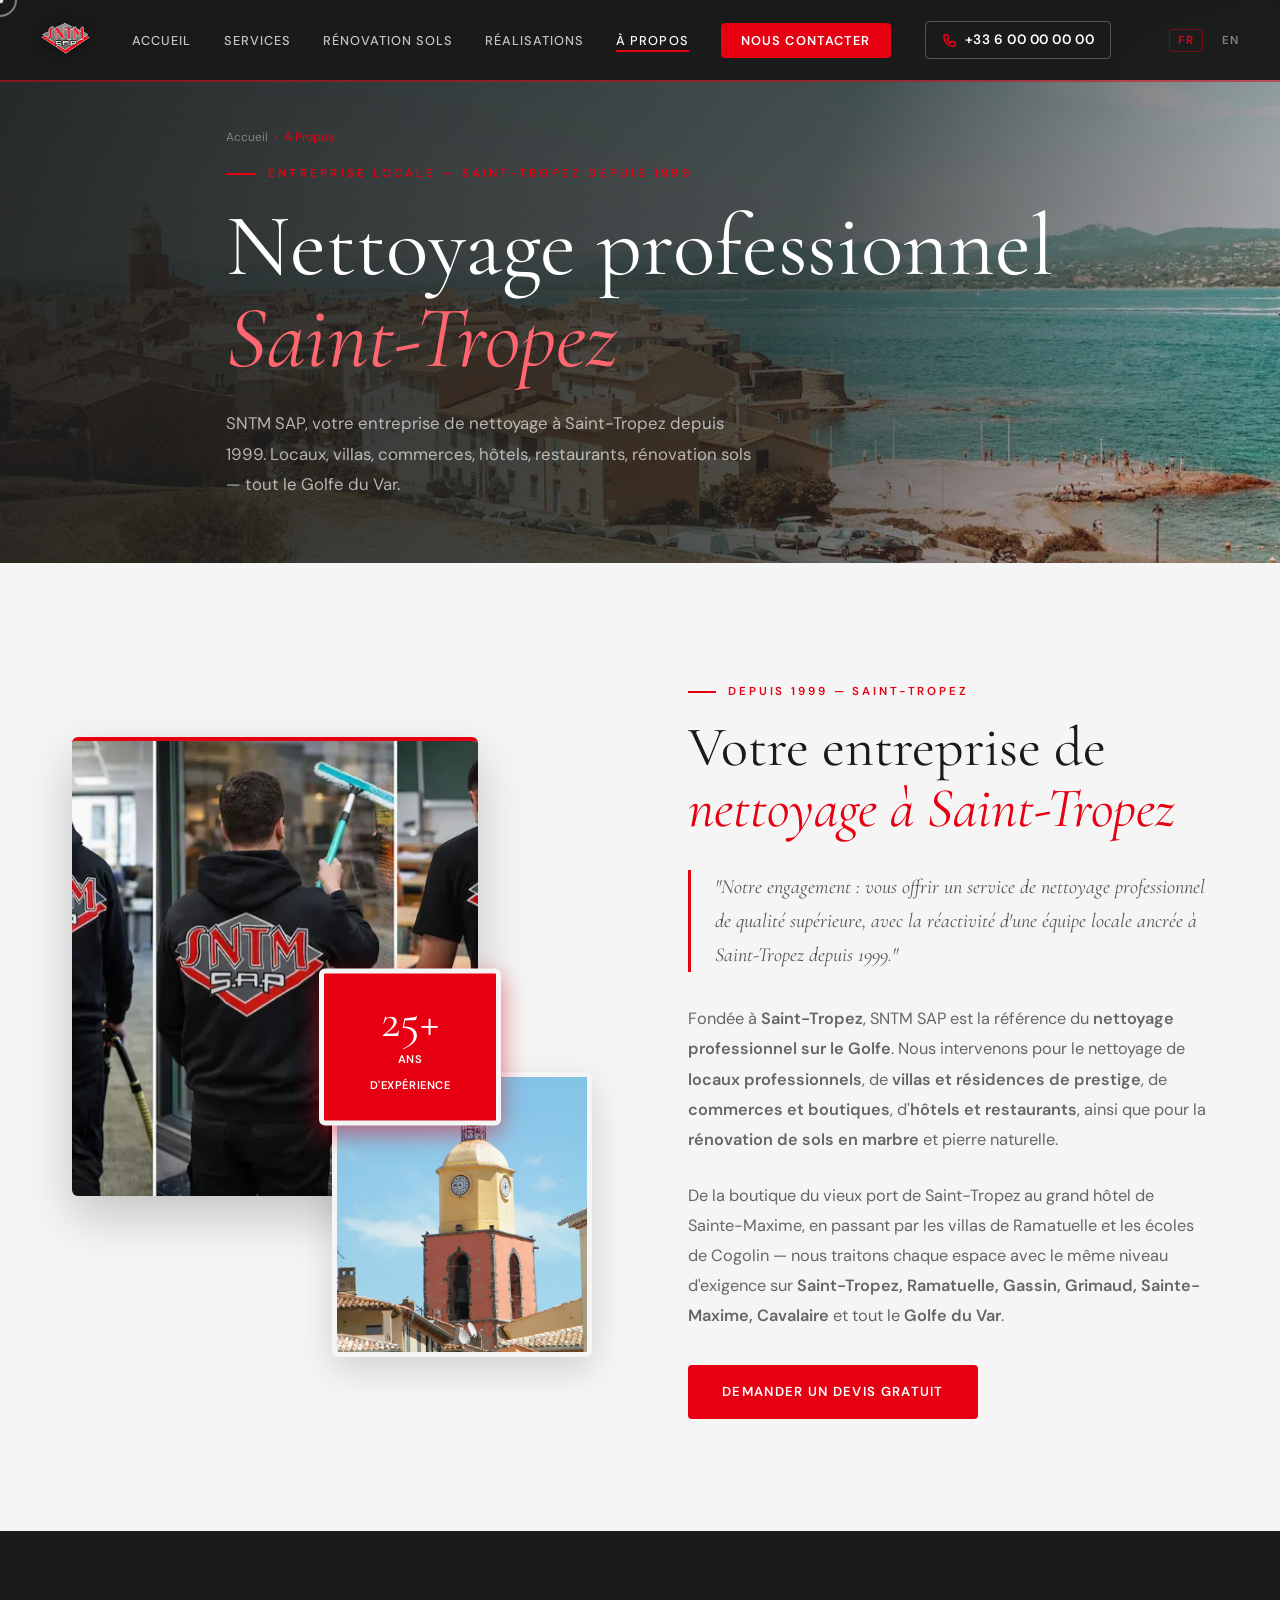
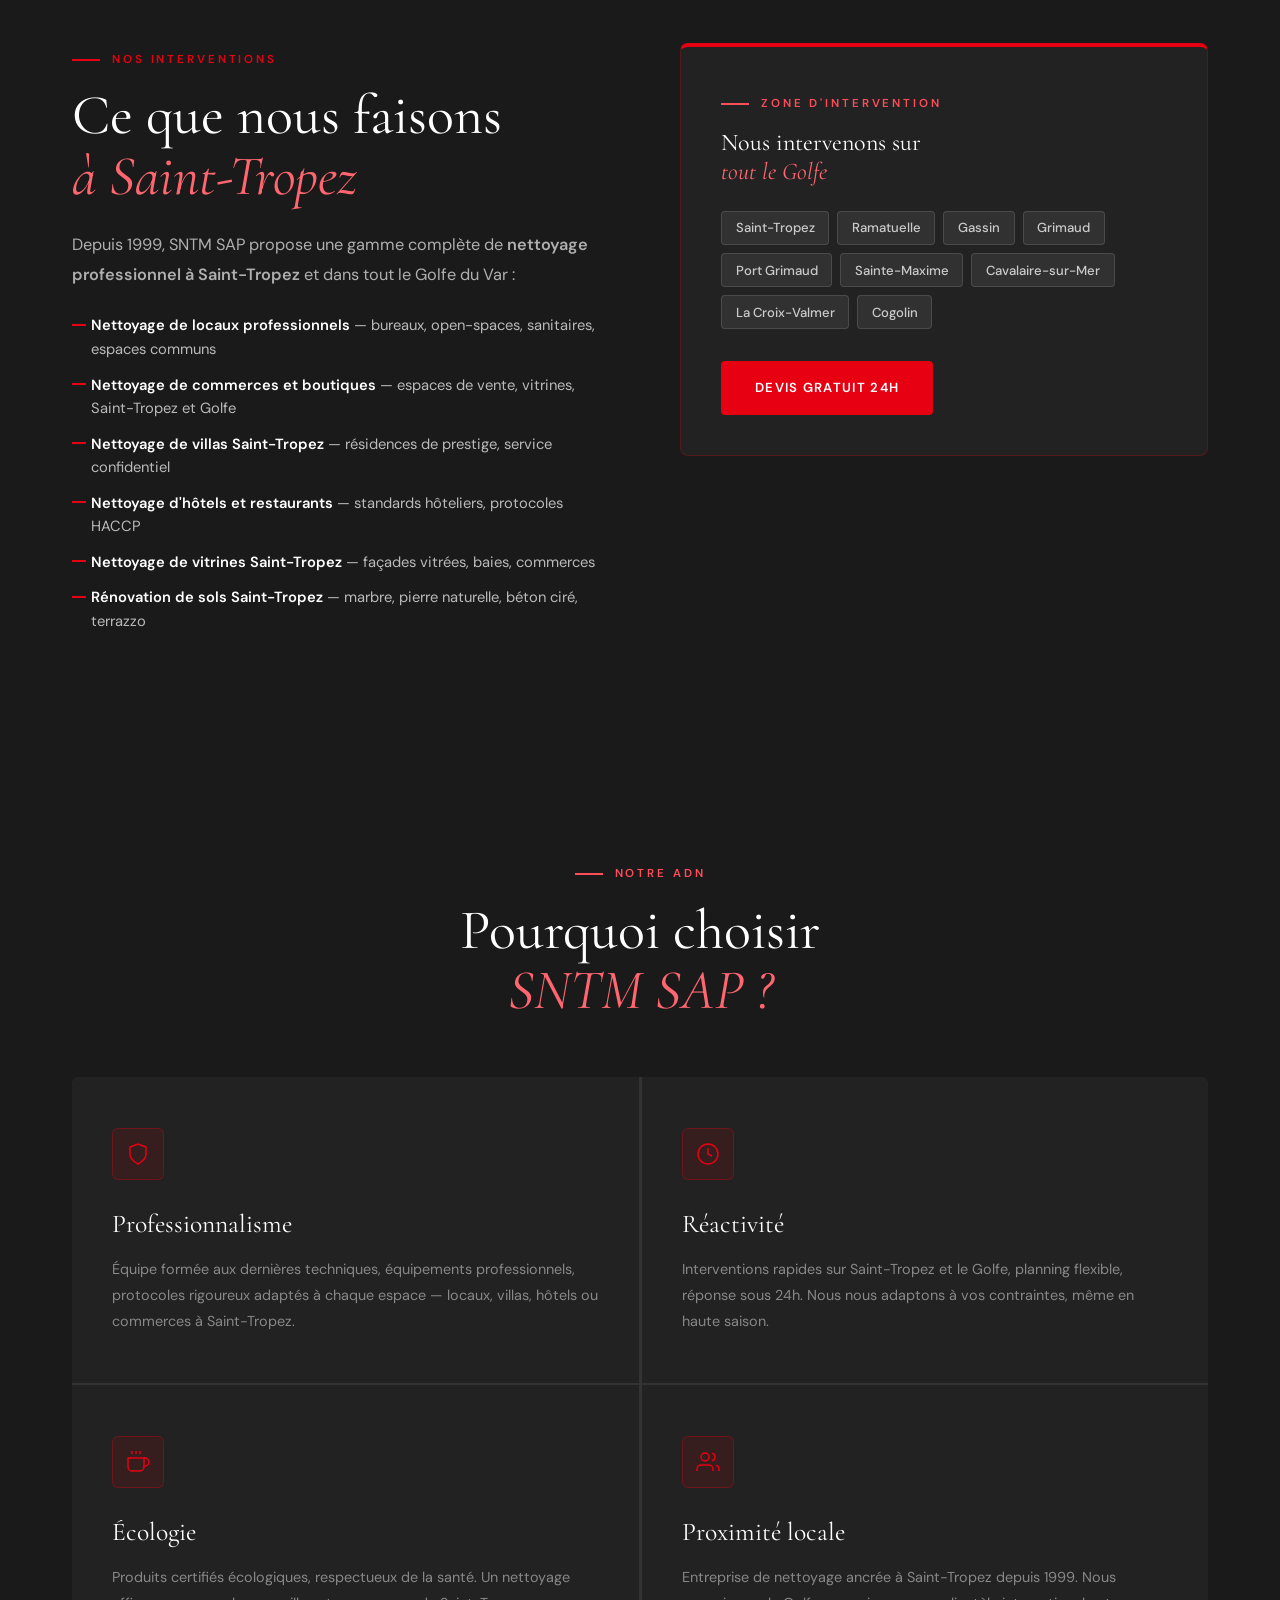
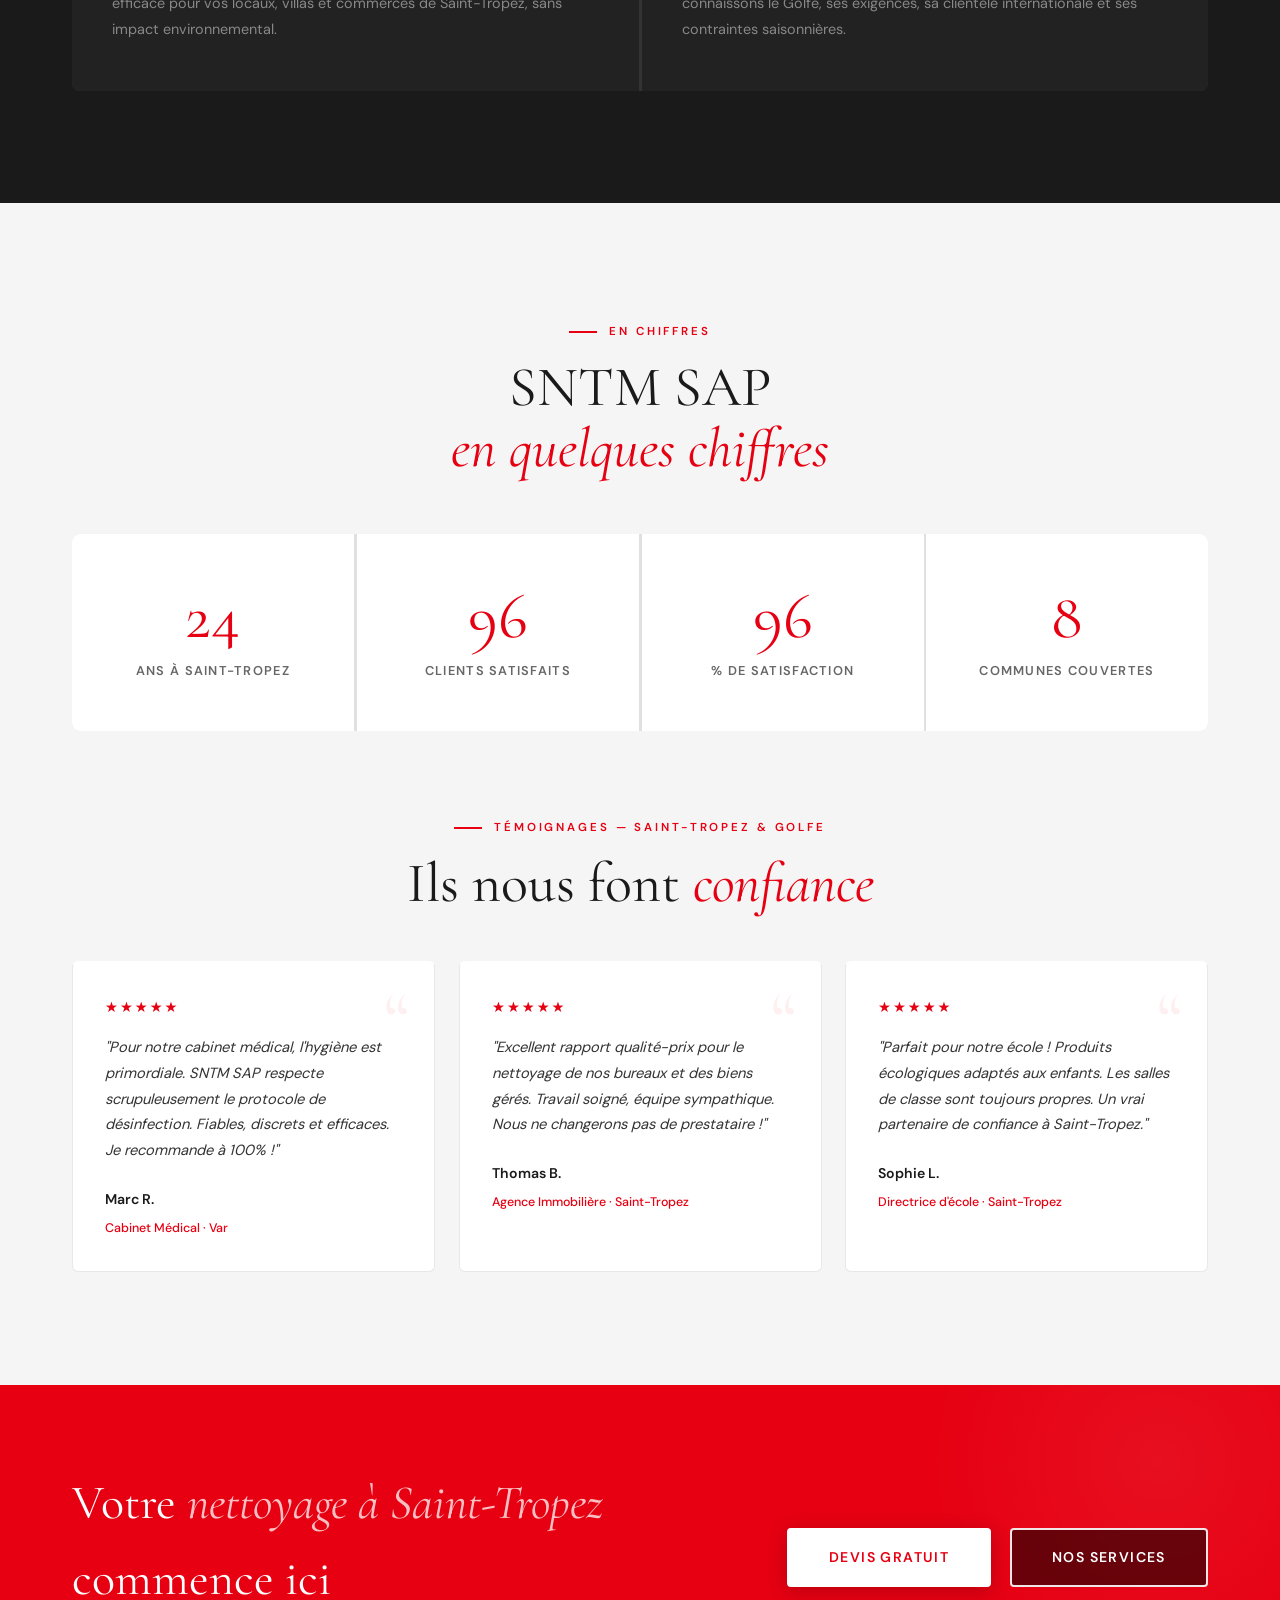
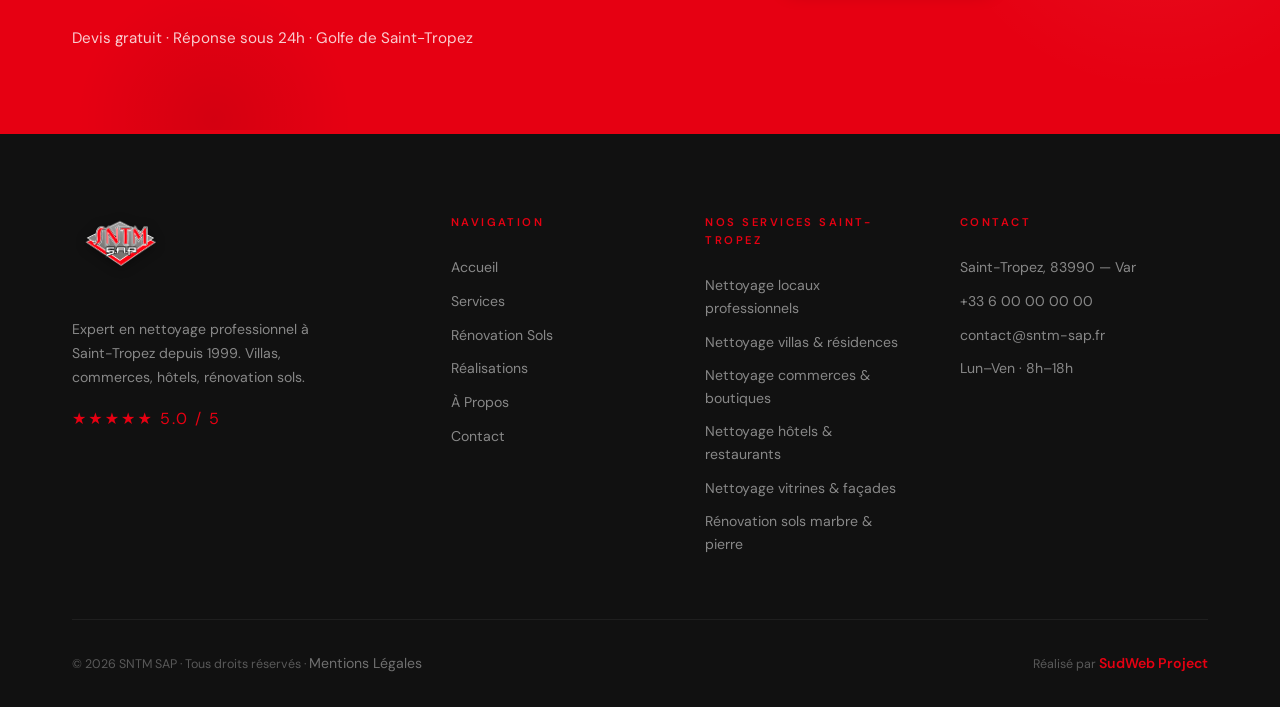
==== commit 9d884c67: "Optimisation images apropos - toutes pages terminées" ====
--- a/apropos.html
+++ b/apropos.html
@@ -57,7 +57,10 @@
     <link rel="preload" href="fonts/cormorant-garamond-v21-latin-italic.woff2" as="font" type="font/woff2" crossorigin>
     <link rel="preload" href="fonts/dm-sans-v17-latin-regular.woff2" as="font" type="font/woff2" crossorigin>
     <link rel="preload" href="fonts/dm-sans-v17-latin-500.woff2" as="font" type="font/woff2" crossorigin>
-    <link rel="preload" as="image" href="images/hero-image-apropos.webp" fetchpriority="high">
+    <link rel="preload" as="image" href="images/hero-image-apropos-1200.webp" fetchpriority="high"
+        media="(min-width:769px)">
+    <link rel="preload" as="image" href="images/hero-image-apropos-768.webp" fetchpriority="high"
+        media="(max-width:768px)">
     <link rel="stylesheet" href="css/fonts.css">
     <link rel="stylesheet" href="css/style.css">
     <link rel="stylesheet" href="css/pages.css">
@@ -195,7 +198,10 @@
 
         <!-- PAGE HERO — H1 avec mot-clé principal -->
         <header class="page-hero" aria-label="À propos SNTM SAP entreprise nettoyage Saint-Tropez">
-            <div class="page-hero-bg" style="background-image:url('images/hero-image-apropos.webp')"></div>
+            <img src="images/hero-image-apropos-1200.webp" srcset="images/hero-image-apropos-768.webp 768w,
+                images/hero-image-apropos-1200.webp 1200w" sizes="100vw"
+                alt="Saint-Tropez vue panoramique — SNTM SAP entreprise nettoyage" class="page-hero-img-direct"
+                width="1200" height="797" loading="eager" fetchpriority="high" decoding="sync">
             <div class="page-hero-overlay"></div>
             <div class="page-hero-noise"></div>
             <div class="page-hero-logo-mark" aria-hidden="true">
@@ -225,11 +231,12 @@
                 <div class="about-story-grid">
                     <div class="about-story-imgs" data-reveal>
                         <div class="as-img-main">
-                            <img src="images/équipe SNTM.webp"
+                            <img src="images/équipe SNTM-800.webp"
                                 alt="Équipe SNTM SAP entreprise nettoyage professionnel Saint-Tropez" loading="lazy">
                         </div>
                         <div class="as-img-sec">
-                            <img src="images/image st tropez.webp" alt="Saint-Tropez village Golfe Var" loading="lazy">
+                            <img src="images/image st tropez-800.webp" alt="Saint-Tropez village Golfe Var"
+                                loading="lazy">
                         </div>
                         <div class="as-badge"><strong>25+</strong><span>Ans d'expérience</span></div>
                     </div>
--- a/css/style.css
+++ b/css/style.css
@@ -1153,4 +1153,40 @@
     font-size: 0.9rem;
     letter-spacing: 0.06em;
     color: #ffffff
+}
+
+/* ══ HERO IMAGE DIRECTE (remplace background CSS pour LCP optimal) ══ */
+.hero-bg {
+    position: relative;
+    overflow: hidden
+}
+
+.hero-img-direct {
+    position: absolute;
+    top: 0;
+    left: 0;
+    width: 100%;
+    height: 100%;
+    object-fit: cover;
+    object-position: center;
+    z-index: 0
+}
+
+.hero-overlay {
+    z-index: 1
+}
+
+.hero-grain {
+    z-index: 2
+}
+
+.page-hero-img-direct {
+    position: absolute;
+    top: 0;
+    left: 0;
+    width: 100%;
+    height: 100%;
+    object-fit: cover;
+    object-position: center;
+    z-index: 0
 }
